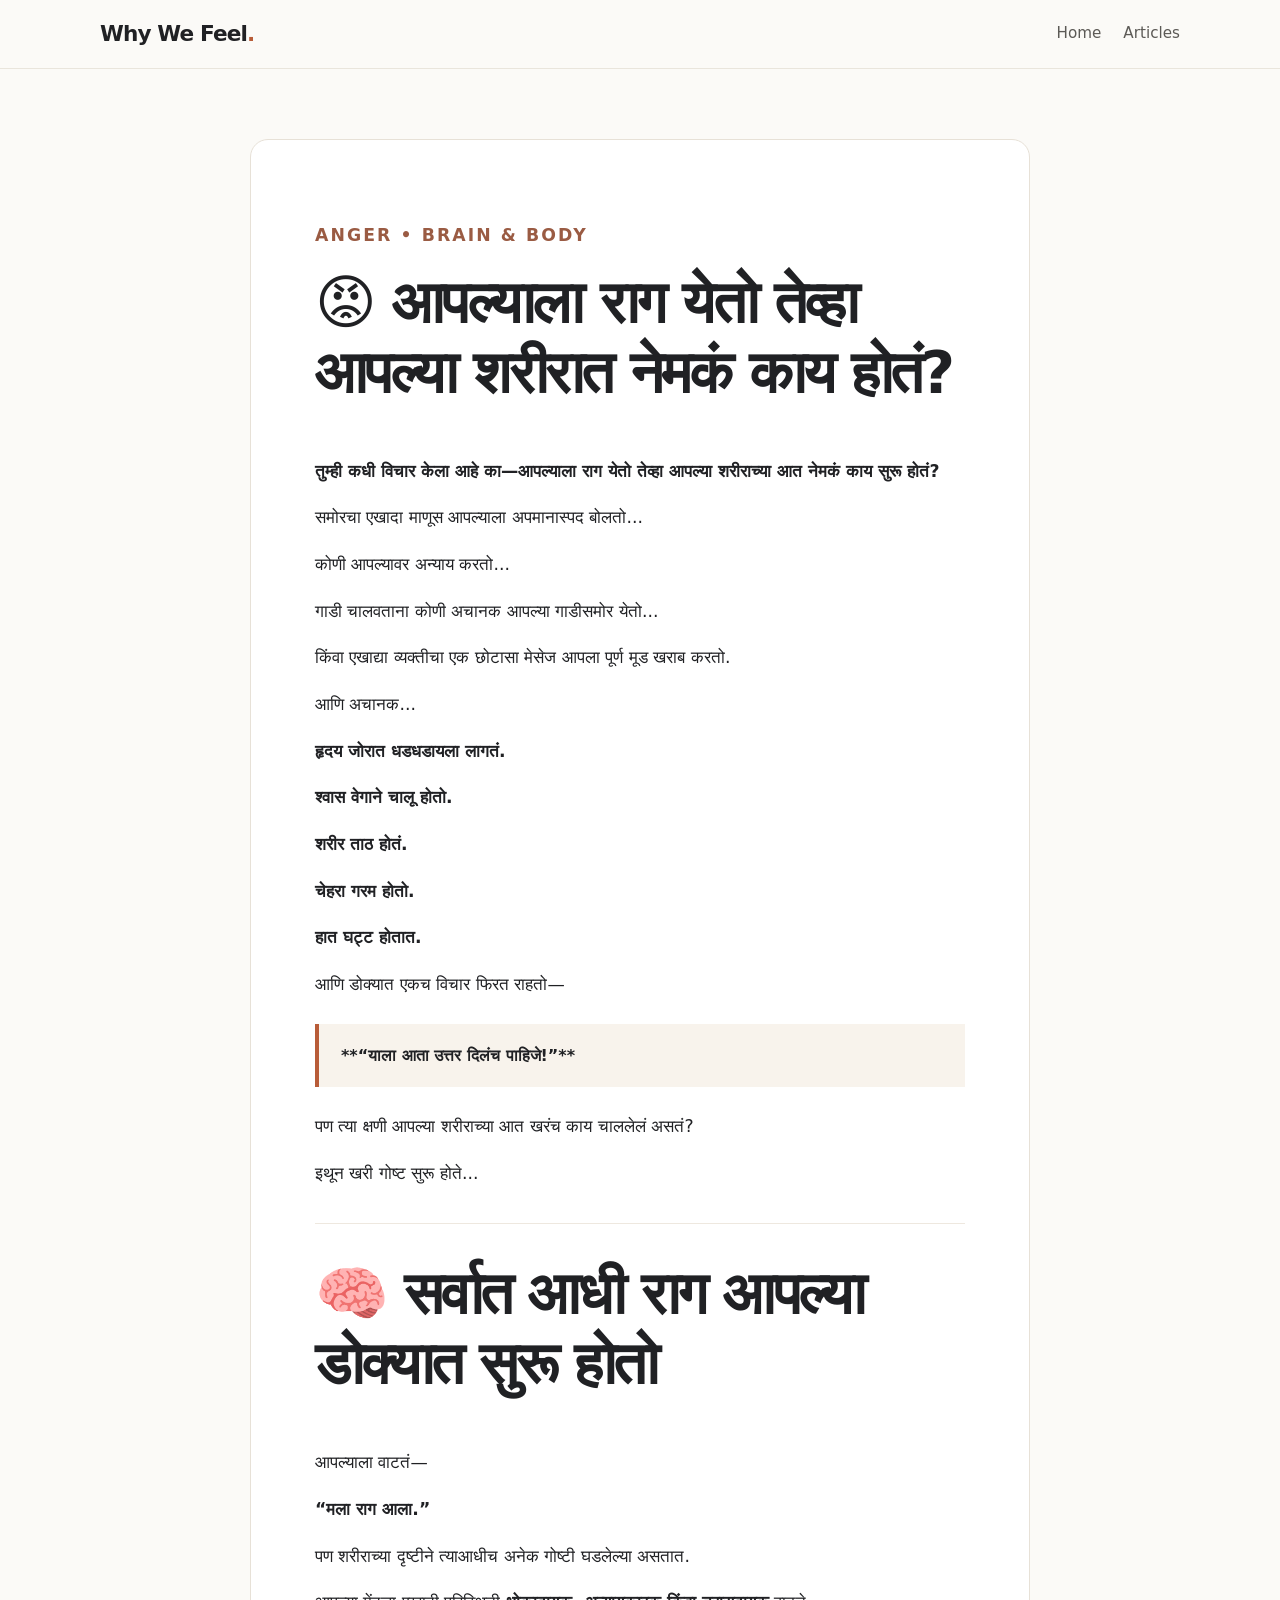
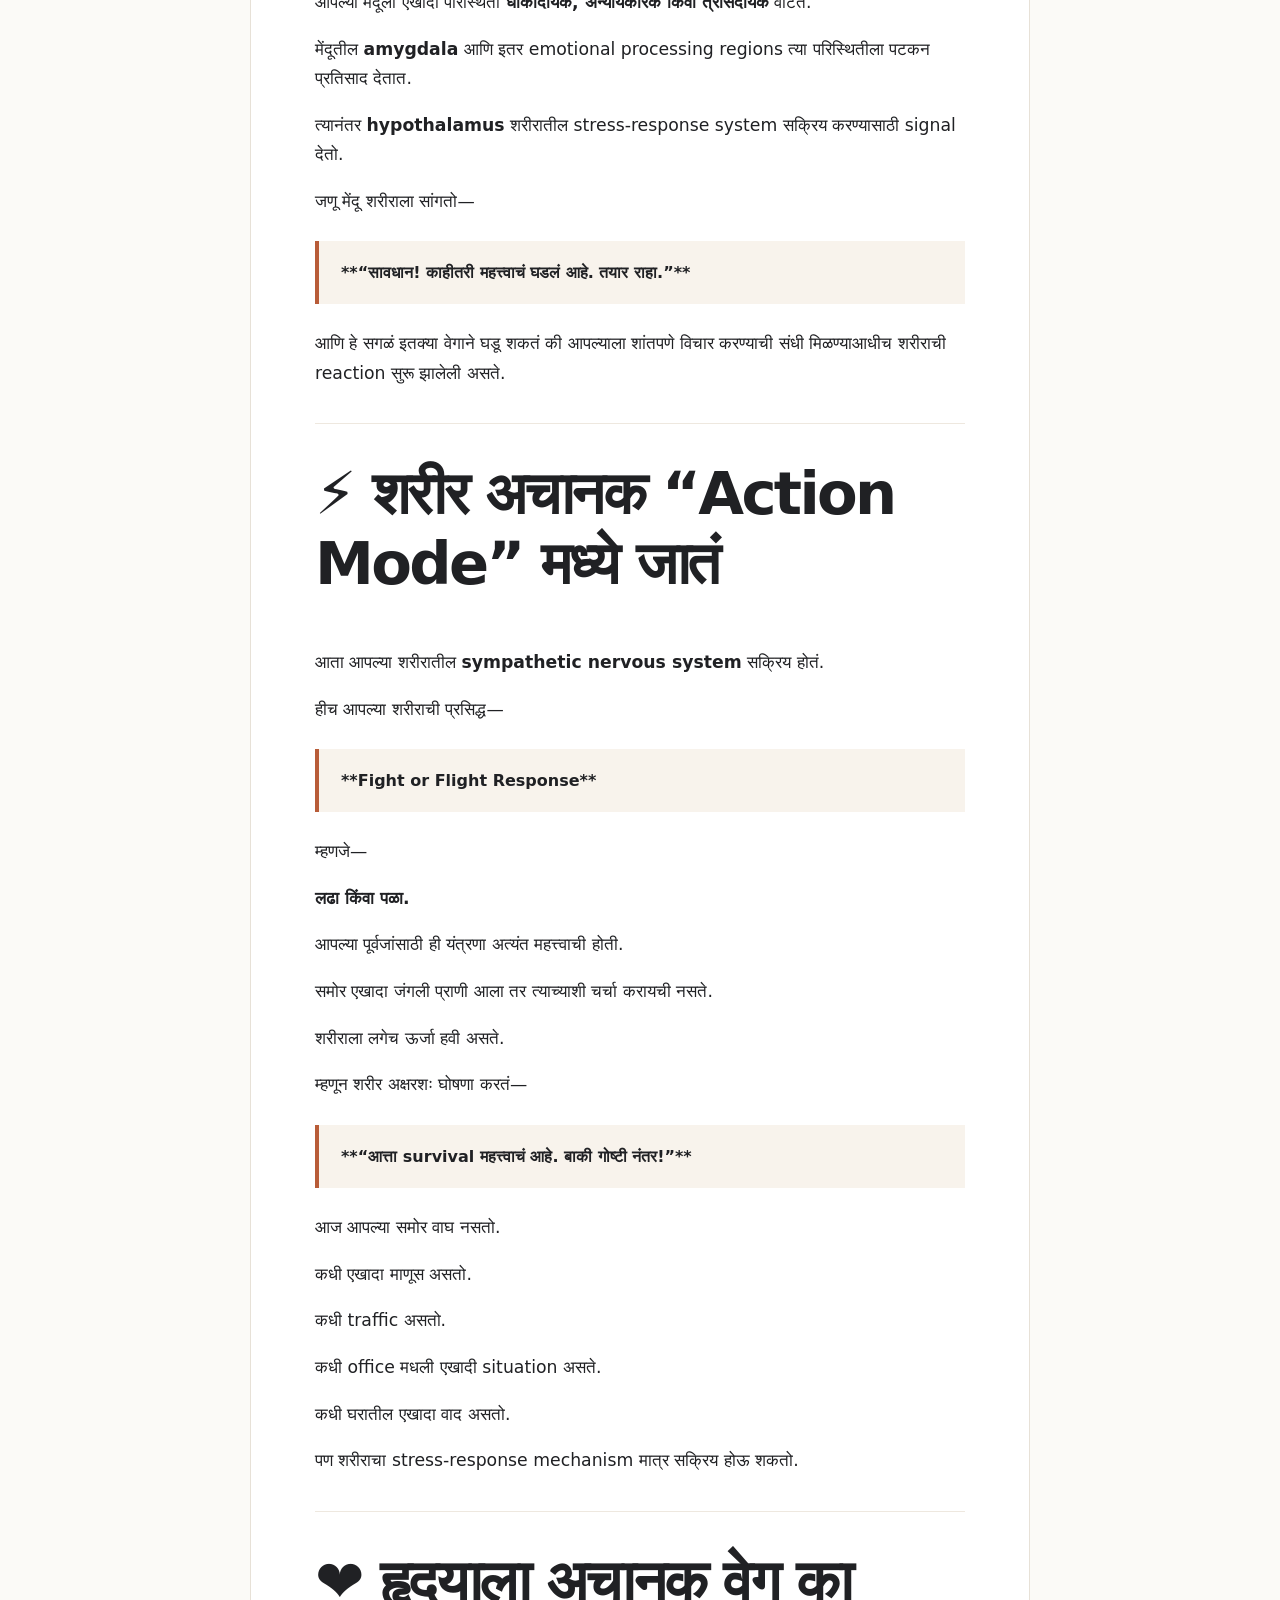
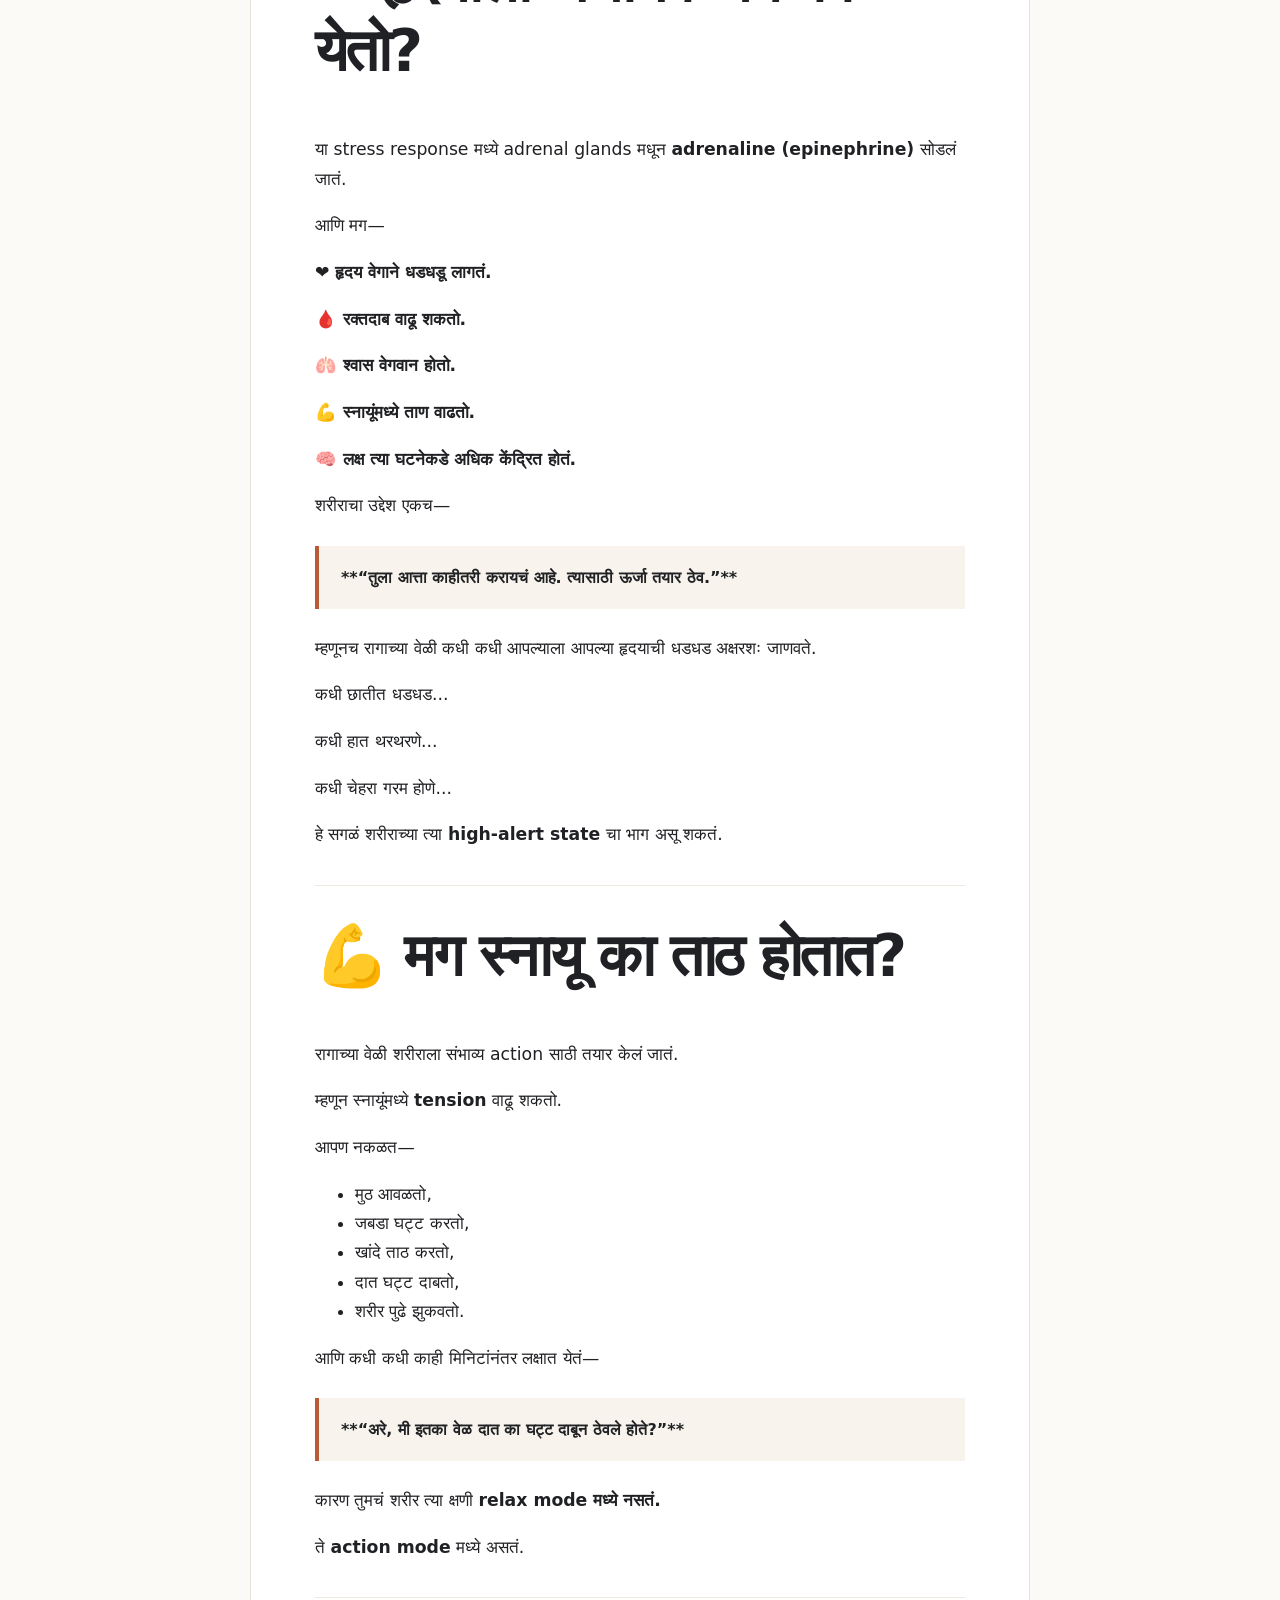
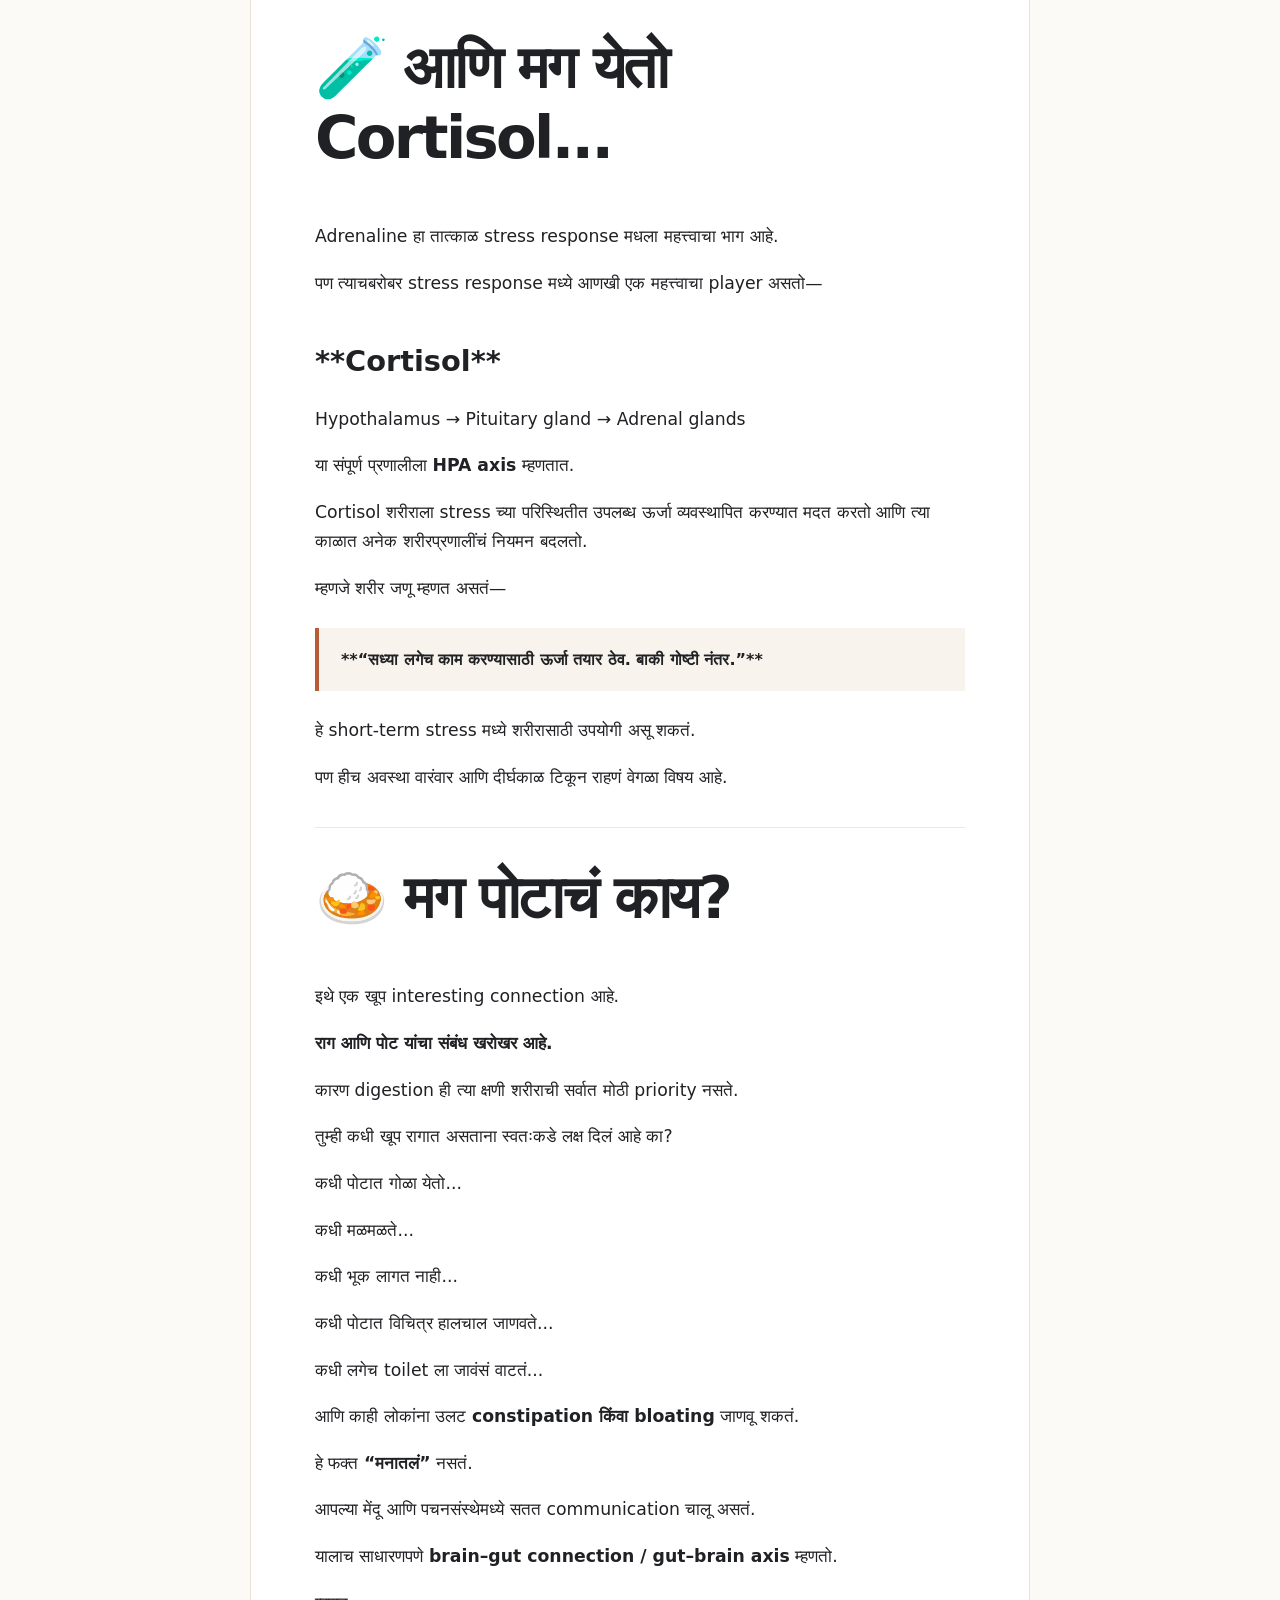
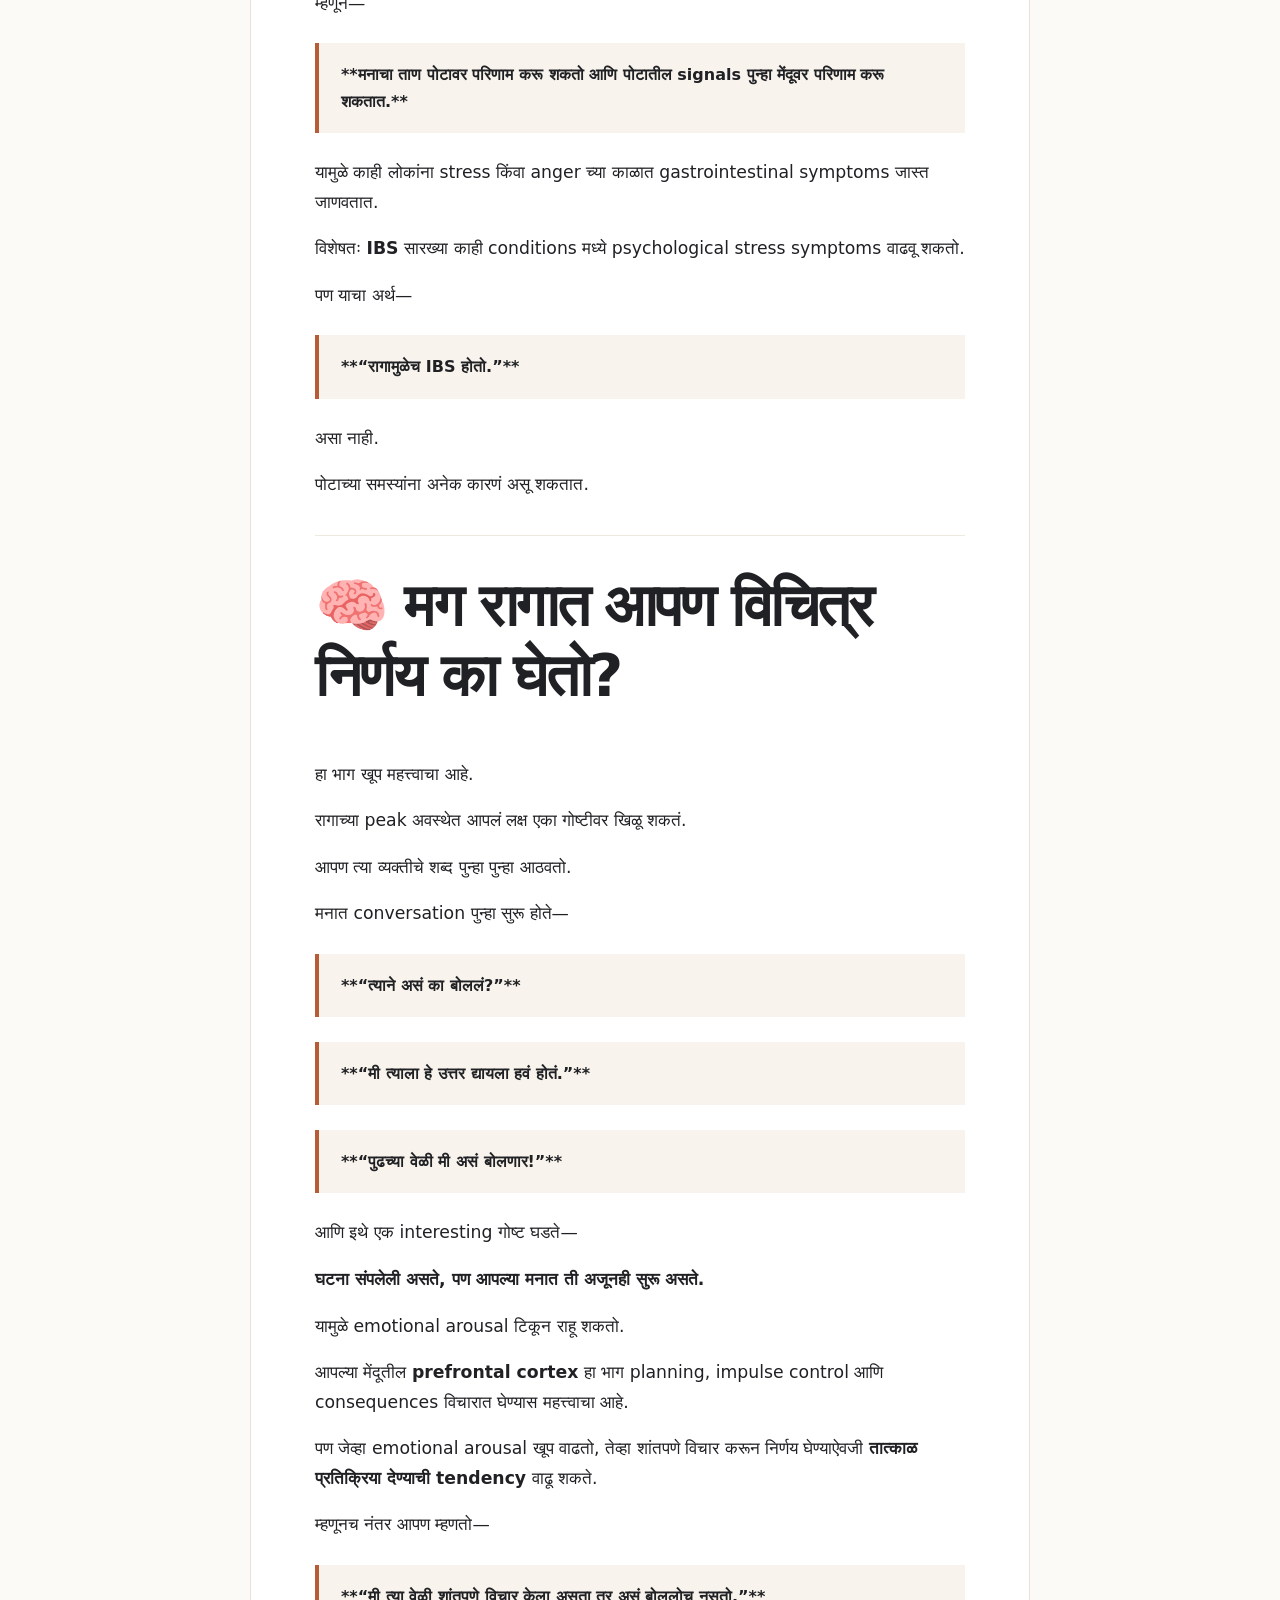
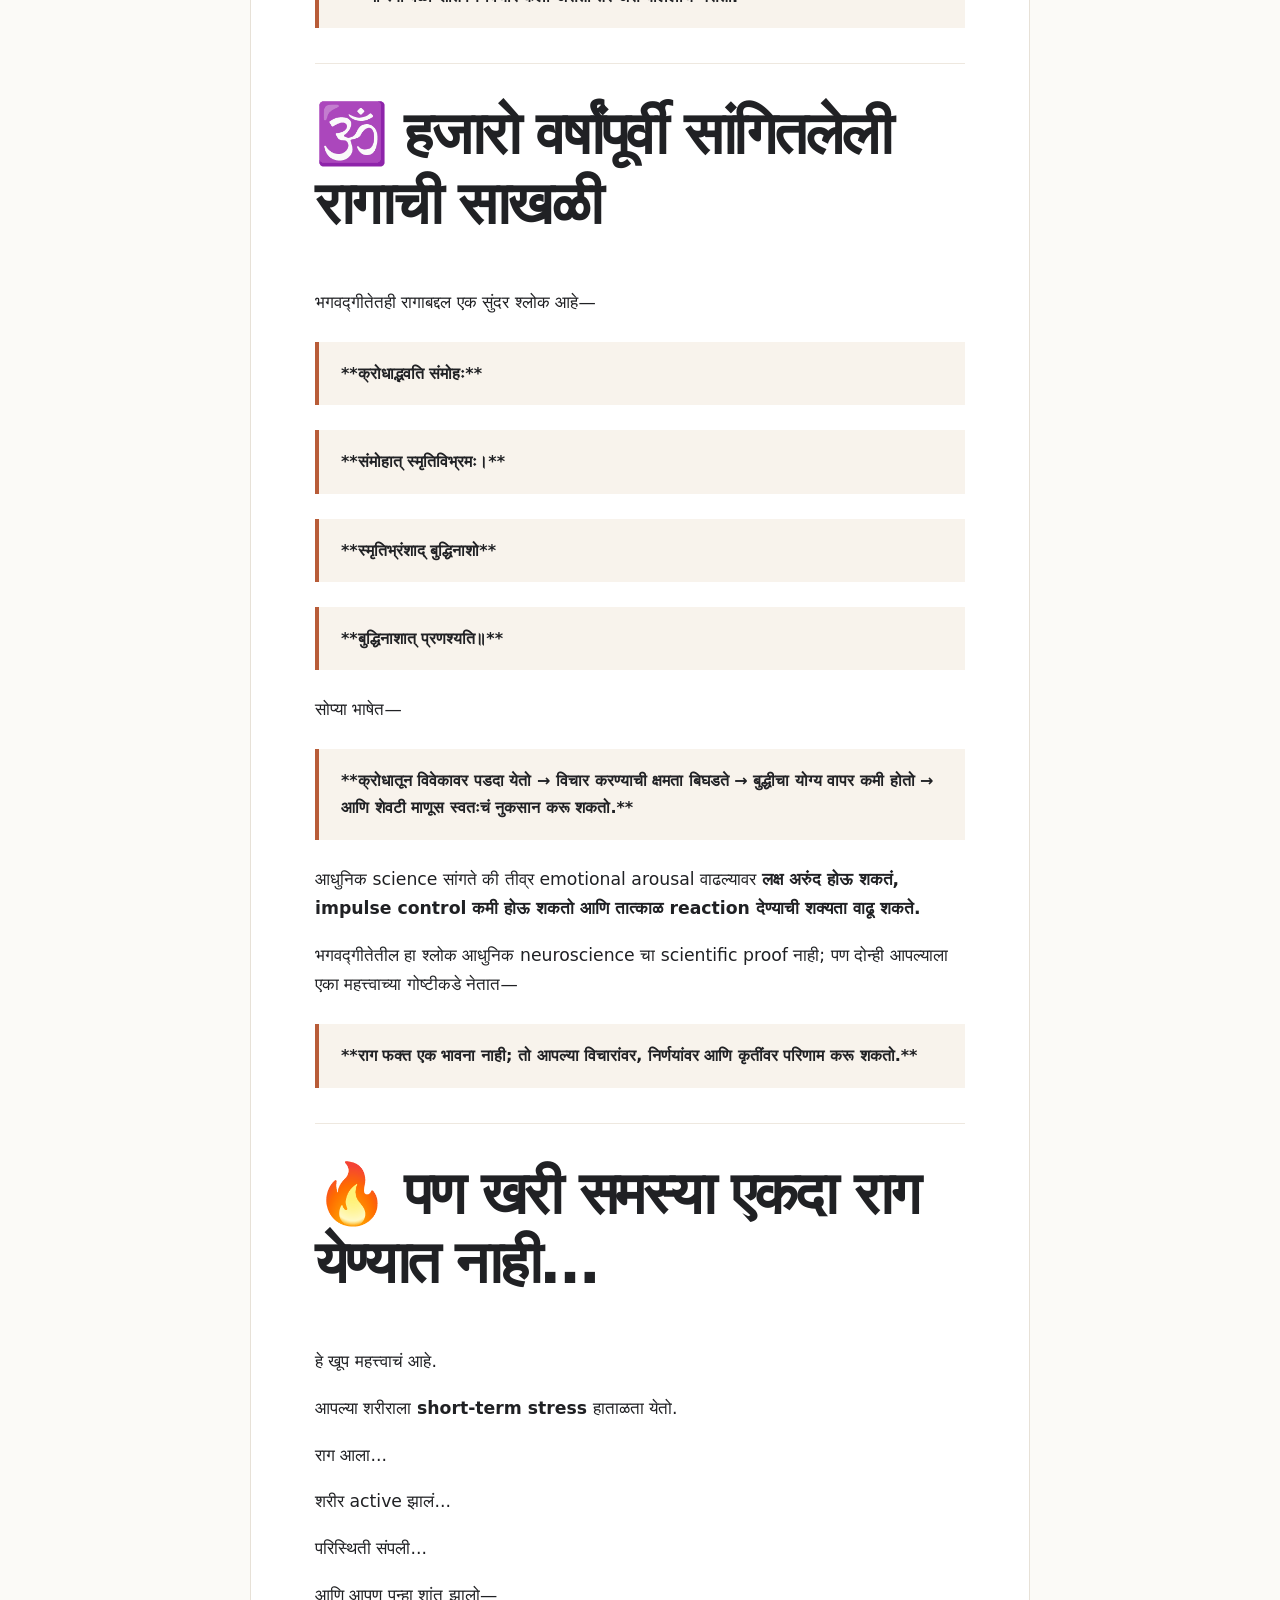
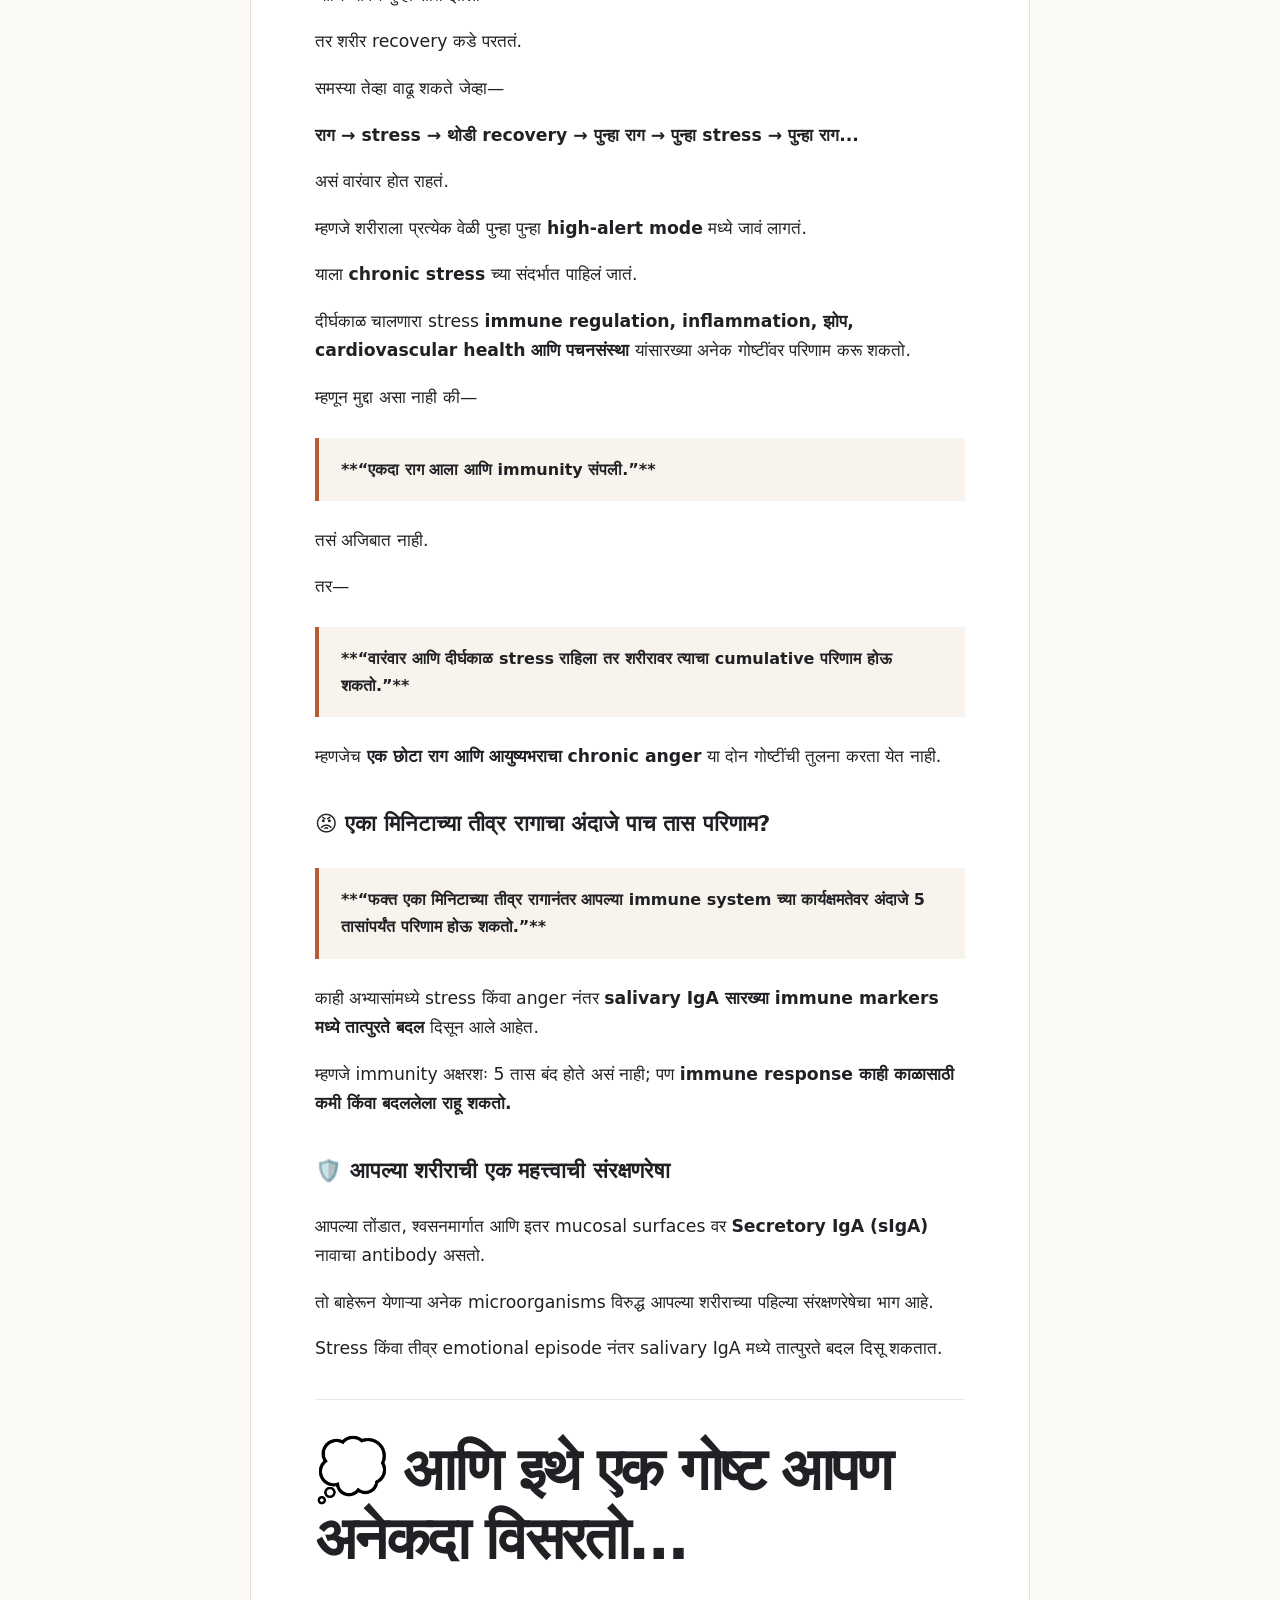
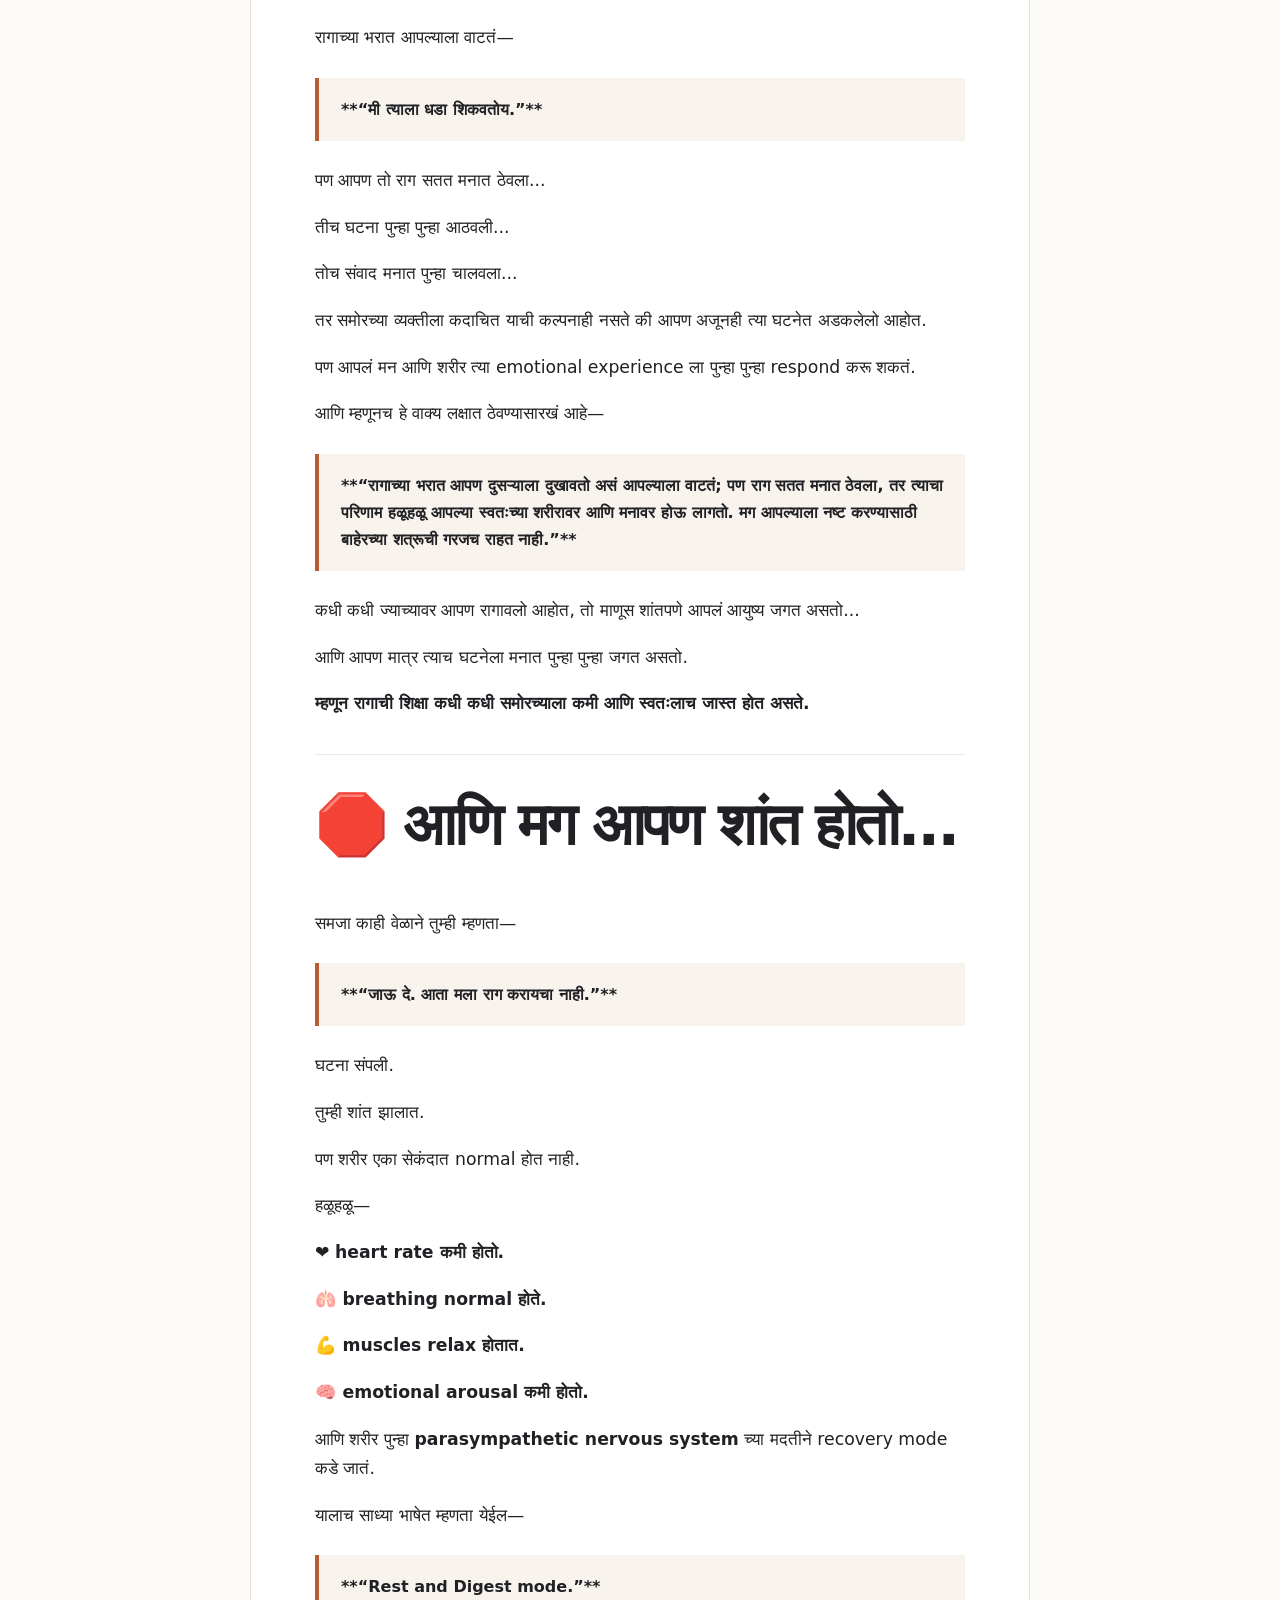
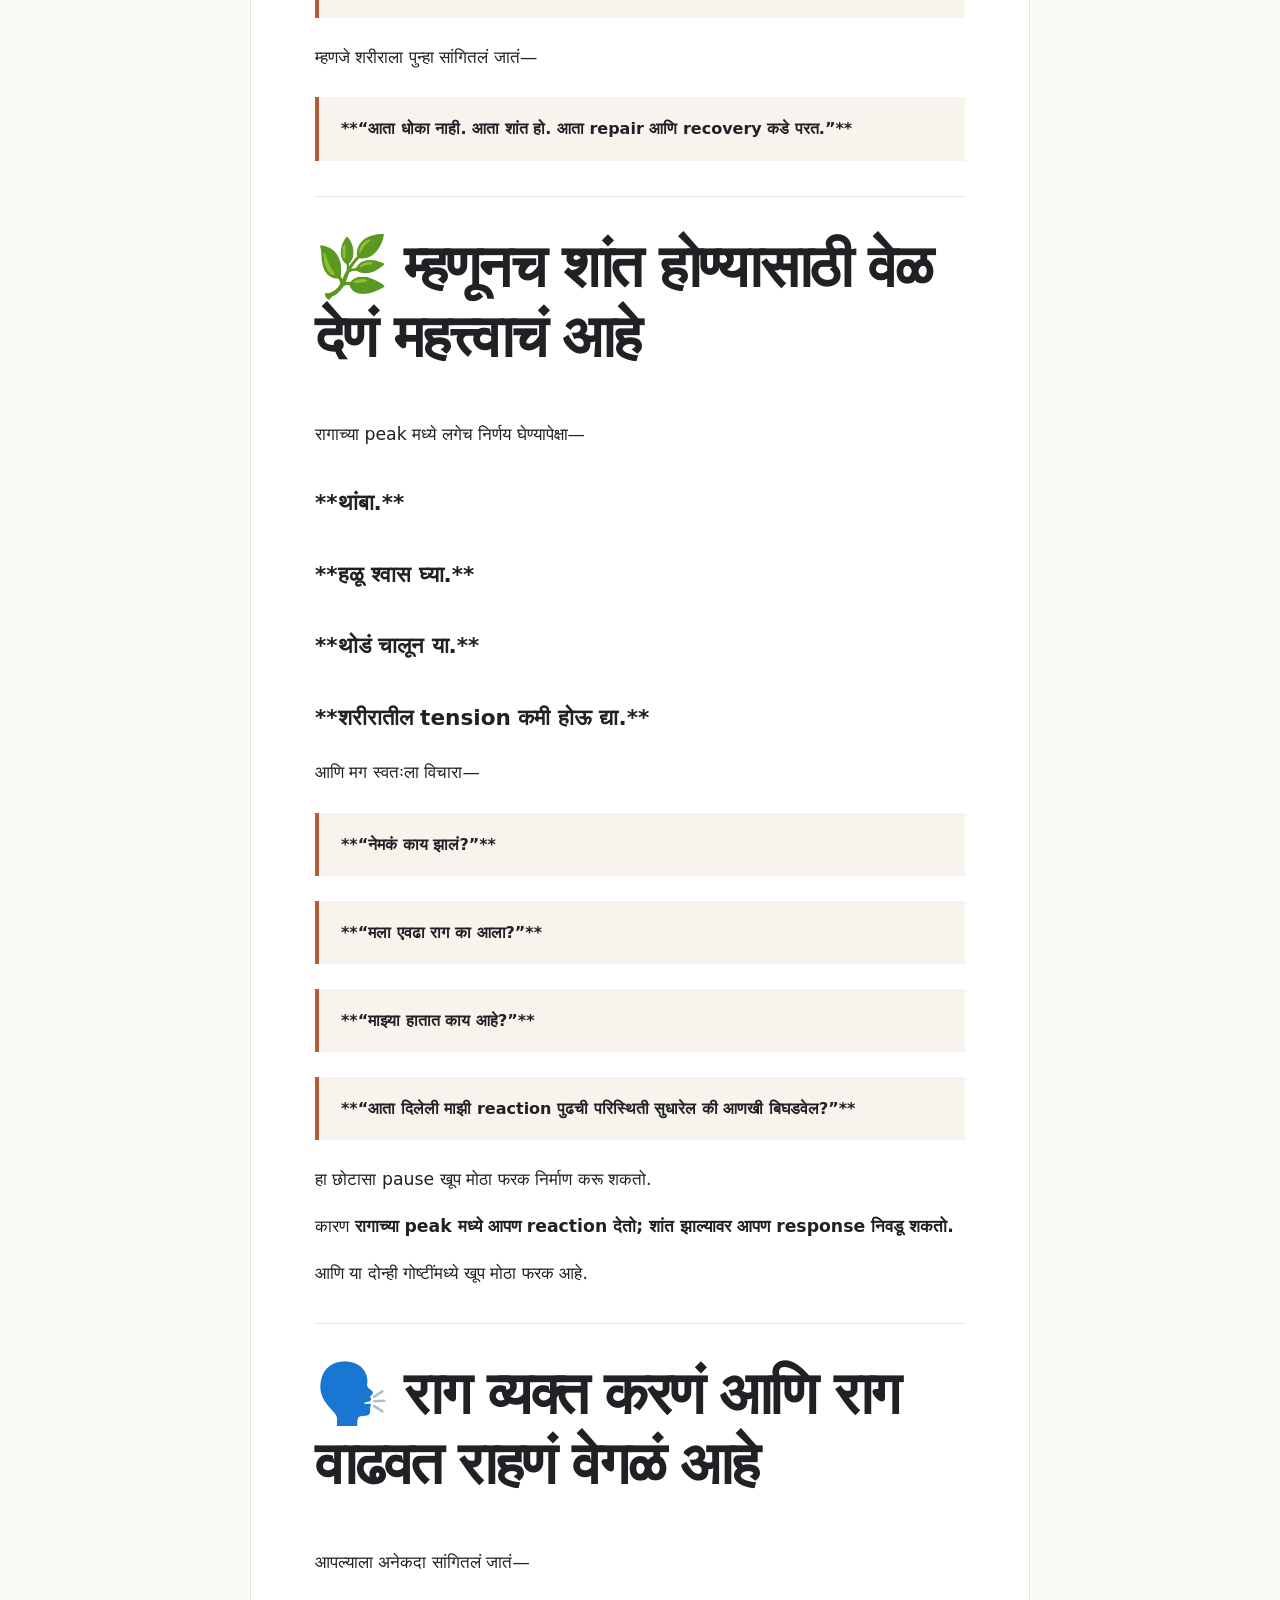
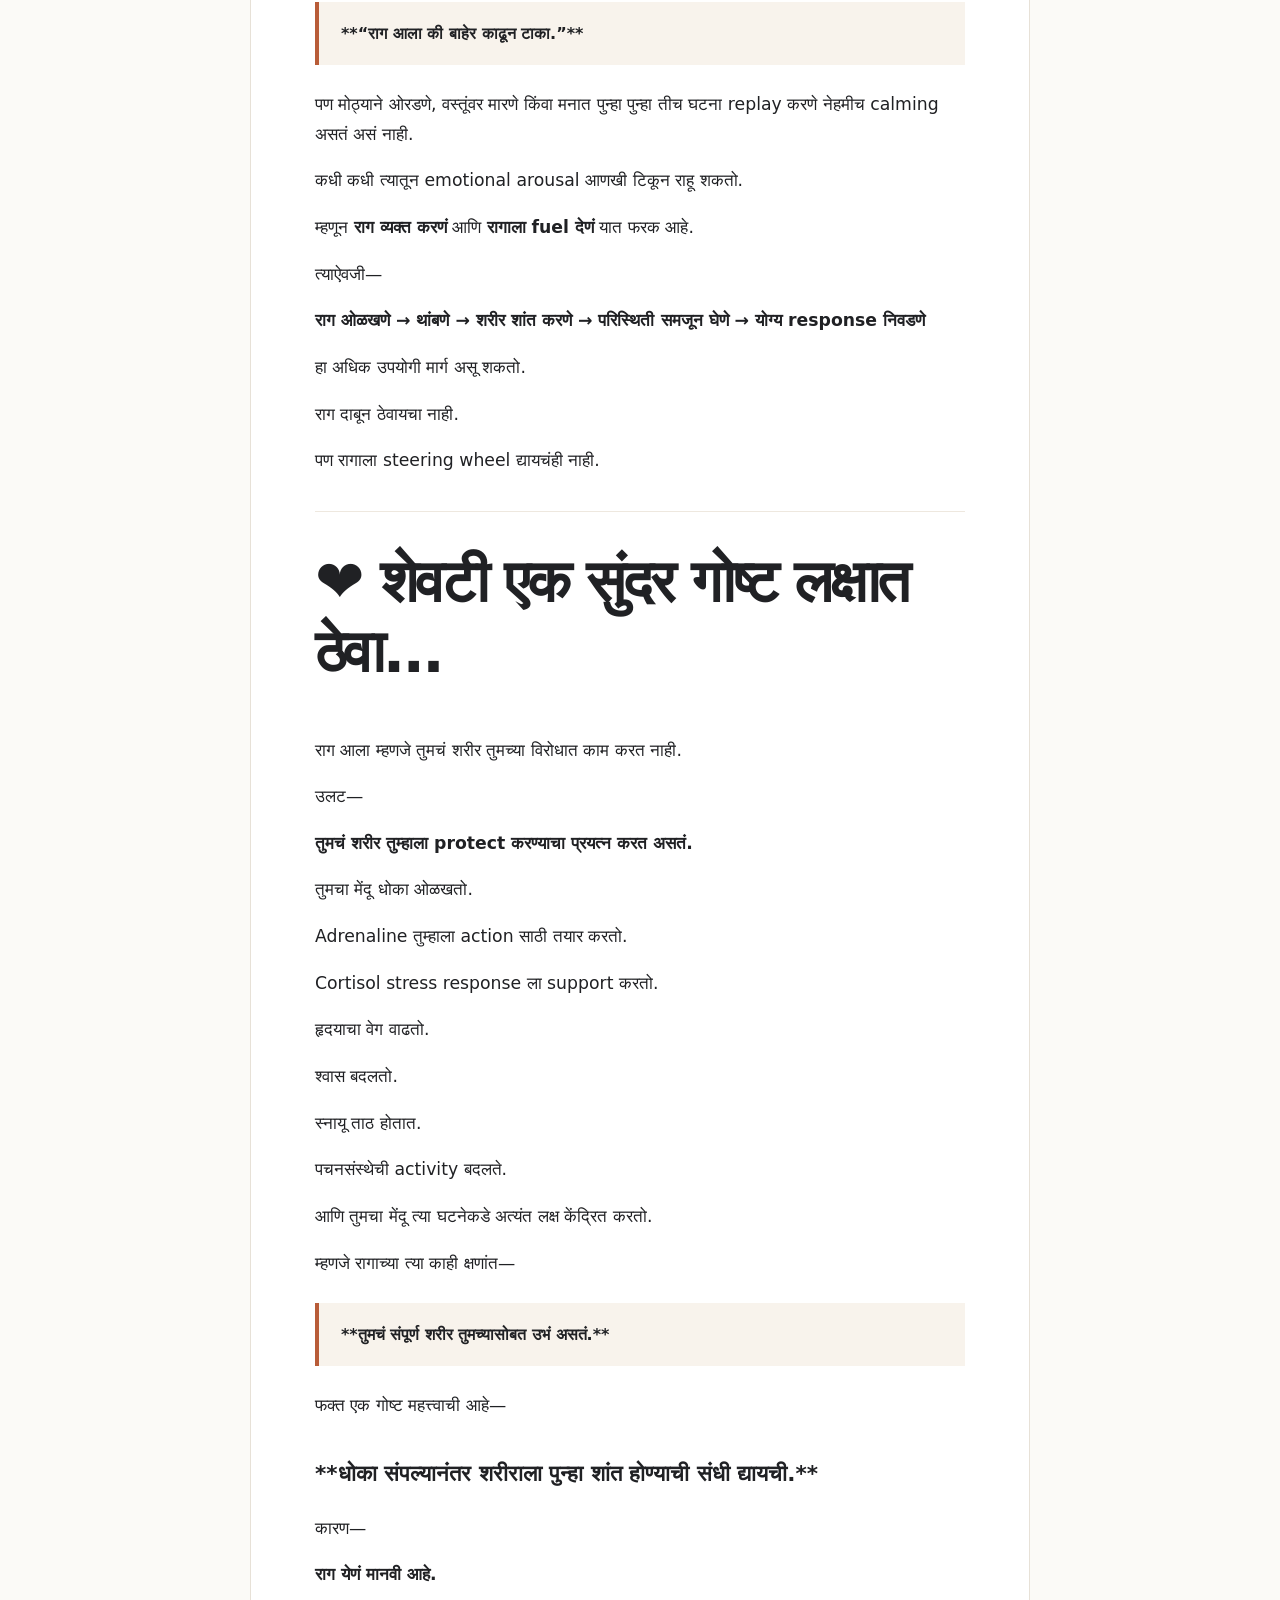
==== article-anger.html @ 03921c89 "Initial draft: whywefeel" ====
<!doctype html>
<html lang="mr">
<head>
<meta charset="utf-8">
<meta name="viewport" content="width=device-width, initial-scale=1">
<title>आपल्याला राग येतो तेव्हा आपल्या शरीरात नेमकं काय होतं? | Why We Feel</title>
<meta name="description" content="रागाच्या वेळी आपल्या मेंदू, हृदय, श्वास, स्नायू आणि पचनसंस्थेत काय घडतं? Why We Feel चा पहिला लेख.">
<link rel="stylesheet" href="style.css">
</head>
<body>
<header class="site-header">
  <div class="container nav">
    <a class="brand" href="index.html">Why We Feel<span>.</span></a>
    <nav>
      <a href="index.html">Home</a>
      <a href="article-anger.html">Articles</a>
    </nav>
  </div>
</header>

<main class="article-wrap">
  <article class="article">
    <p class="category">ANGER • BRAIN & BODY</p>
    <h1>😡 आपल्याला राग येतो तेव्हा आपल्या शरीरात नेमकं काय होतं?</h1>
<p><strong>तुम्ही कधी विचार केला आहे का—आपल्याला राग येतो तेव्हा आपल्या शरीराच्या आत नेमकं काय सुरू होतं?</strong></p>
<p>समोरचा एखादा माणूस आपल्याला अपमानास्पद बोलतो...</p>
<p>कोणी आपल्यावर अन्याय करतो...</p>
<p>गाडी चालवताना कोणी अचानक आपल्या गाडीसमोर येतो...</p>
<p>किंवा एखाद्या व्यक्तीचा एक छोटासा मेसेज आपला पूर्ण मूड खराब करतो.</p>
<p>आणि अचानक...</p>
<p><strong>हृदय जोरात धडधडायला लागतं.</strong></p>
<p><strong>श्वास वेगाने चालू होतो.</strong></p>
<p><strong>शरीर ताठ होतं.</strong></p>
<p><strong>चेहरा गरम होतो.</strong></p>
<p><strong>हात घट्ट होतात.</strong></p>
<p>आणि डोक्यात एकच विचार फिरत राहतो—</p>
<blockquote>**“याला आता उत्तर दिलंच पाहिजे!”**</blockquote>
<p>पण त्या क्षणी आपल्या शरीराच्या आत खरंच काय चाललेलं असतं?</p>
<p>इथून खरी गोष्ट सुरू होते...</p>
<hr>
<h1>🧠 सर्वात आधी राग आपल्या डोक्यात सुरू होतो</h1>
<p>आपल्याला वाटतं—</p>
<p><strong>“मला राग आला.”</strong></p>
<p>पण शरीराच्या दृष्टीने त्याआधीच अनेक गोष्टी घडलेल्या असतात.</p>
<p>आपल्या मेंदूला एखादी परिस्थिती <strong>धोकादायक, अन्यायकारक किंवा त्रासदायक</strong> वाटते.</p>
<p>मेंदूतील <strong>amygdala</strong> आणि इतर emotional processing regions त्या परिस्थितीला पटकन प्रतिसाद देतात.</p>
<p>त्यानंतर <strong>hypothalamus</strong> शरीरातील stress-response system सक्रिय करण्यासाठी signal देतो.</p>
<p>जणू मेंदू शरीराला सांगतो—</p>
<blockquote>**“सावधान! काहीतरी महत्त्वाचं घडलं आहे. तयार राहा.”**</blockquote>
<p>आणि हे सगळं इतक्या वेगाने घडू शकतं की आपल्याला शांतपणे विचार करण्याची संधी मिळण्याआधीच शरीराची reaction सुरू झालेली असते.</p>
<hr>
<h1>⚡ शरीर अचानक “Action Mode” मध्ये जातं</h1>
<p>आता आपल्या शरीरातील <strong>sympathetic nervous system</strong> सक्रिय होतं.</p>
<p>हीच आपल्या शरीराची प्रसिद्ध—</p>
<blockquote>**Fight or Flight Response**</blockquote>
<p>म्हणजे—</p>
<p><strong>लढा किंवा पळा.</strong></p>
<p>आपल्या पूर्वजांसाठी ही यंत्रणा अत्यंत महत्त्वाची होती.</p>
<p>समोर एखादा जंगली प्राणी आला तर त्याच्याशी चर्चा करायची नसते.</p>
<p>शरीराला लगेच ऊर्जा हवी असते.</p>
<p>म्हणून शरीर अक्षरशः घोषणा करतं—</p>
<blockquote>**“आत्ता survival महत्त्वाचं आहे. बाकी गोष्टी नंतर!”**</blockquote>
<p>आज आपल्या समोर वाघ नसतो.</p>
<p>कधी एखादा माणूस असतो.</p>
<p>कधी traffic असतो.</p>
<p>कधी office मधली एखादी situation असते.</p>
<p>कधी घरातील एखादा वाद असतो.</p>
<p>पण शरीराचा stress-response mechanism मात्र सक्रिय होऊ शकतो.</p>
<hr>
<h1>❤️ हृदयाला अचानक वेग का येतो?</h1>
<p>या stress response मध्ये adrenal glands मधून <strong>adrenaline (epinephrine)</strong> सोडलं जातं.</p>
<p>आणि मग—</p>
<p>❤️ <strong>हृदय वेगाने धडधडू लागतं.</strong></p>
<p>🩸 <strong>रक्तदाब वाढू शकतो.</strong></p>
<p>🫁 <strong>श्वास वेगवान होतो.</strong></p>
<p>💪 <strong>स्नायूंमध्ये ताण वाढतो.</strong></p>
<p>🧠 <strong>लक्ष त्या घटनेकडे अधिक केंद्रित होतं.</strong></p>
<p>शरीराचा उद्देश एकच—</p>
<blockquote>**“तुला आत्ता काहीतरी करायचं आहे. त्यासाठी ऊर्जा तयार ठेव.”**</blockquote>
<p>म्हणूनच रागाच्या वेळी कधी कधी आपल्याला आपल्या हृदयाची धडधड अक्षरशः जाणवते.</p>
<p>कधी छातीत धडधड...</p>
<p>कधी हात थरथरणे...</p>
<p>कधी चेहरा गरम होणे...</p>
<p>हे सगळं शरीराच्या त्या <strong>high-alert state</strong> चा भाग असू शकतं.</p>
<hr>
<h1>💪 मग स्नायू का ताठ होतात?</h1>
<p>रागाच्या वेळी शरीराला संभाव्य action साठी तयार केलं जातं.</p>
<p>म्हणून स्नायूंमध्ये <strong>tension</strong> वाढू शकतो.</p>
<p>आपण नकळत—</p>
<ul><li>मुठ आवळतो,</li><li>जबडा घट्ट करतो,</li><li>खांदे ताठ करतो,</li><li>दात घट्ट दाबतो,</li><li>शरीर पुढे झुकवतो.</li></ul>
<p>आणि कधी कधी काही मिनिटांनंतर लक्षात येतं—</p>
<blockquote>**“अरे, मी इतका वेळ दात का घट्ट दाबून ठेवले होते?”**</blockquote>
<p>कारण तुमचं शरीर त्या क्षणी <strong>relax mode मध्ये नसतं.</strong></p>
<p>ते <strong>action mode</strong> मध्ये असतं.</p>
<hr>
<h1>🧪 आणि मग येतो Cortisol...</h1>
<p>Adrenaline हा तात्काळ stress response मधला महत्त्वाचा भाग आहे.</p>
<p>पण त्याचबरोबर stress response मध्ये आणखी एक महत्त्वाचा player असतो—</p>
<h2>**Cortisol**</h2>
<p>Hypothalamus → Pituitary gland → Adrenal glands</p>
<p>या संपूर्ण प्रणालीला <strong>HPA axis</strong> म्हणतात.</p>
<p>Cortisol शरीराला stress च्या परिस्थितीत उपलब्ध ऊर्जा व्यवस्थापित करण्यात मदत करतो आणि त्या काळात अनेक शरीरप्रणालींचं नियमन बदलतो.</p>
<p>म्हणजे शरीर जणू म्हणत असतं—</p>
<blockquote>**“सध्या लगेच काम करण्यासाठी ऊर्जा तयार ठेव. बाकी गोष्टी नंतर.”**</blockquote>
<p>हे short-term stress मध्ये शरीरासाठी उपयोगी असू शकतं.</p>
<p>पण हीच अवस्था वारंवार आणि दीर्घकाळ टिकून राहणं वेगळा विषय आहे.</p>
<hr>
<h1>🍛 मग पोटाचं काय?</h1>
<p>इथे एक खूप interesting connection आहे.</p>
<p><strong>राग आणि पोट यांचा संबंध खरोखर आहे.</strong></p>
<p>कारण digestion ही त्या क्षणी शरीराची सर्वात मोठी priority नसते.</p>
<p>तुम्ही कधी खूप रागात असताना स्वतःकडे लक्ष दिलं आहे का?</p>
<p>कधी पोटात गोळा येतो...</p>
<p>कधी मळमळते...</p>
<p>कधी भूक लागत नाही...</p>
<p>कधी पोटात विचित्र हालचाल जाणवते...</p>
<p>कधी लगेच toilet ला जावंसं वाटतं...</p>
<p>आणि काही लोकांना उलट <strong>constipation किंवा bloating</strong> जाणवू शकतं.</p>
<p>हे फक्त <strong>“मनातलं”</strong> नसतं.</p>
<p>आपल्या मेंदू आणि पचनसंस्थेमध्ये सतत communication चालू असतं.</p>
<p>यालाच साधारणपणे <strong>brain–gut connection / gut–brain axis</strong> म्हणतो.</p>
<p>म्हणून—</p>
<blockquote>**मनाचा ताण पोटावर परिणाम करू शकतो आणि पोटातील signals पुन्हा मेंदूवर परिणाम करू शकतात.**</blockquote>
<p>यामुळे काही लोकांना stress किंवा anger च्या काळात gastrointestinal symptoms जास्त जाणवतात.</p>
<p>विशेषतः <strong>IBS</strong> सारख्या काही conditions मध्ये psychological stress symptoms वाढवू शकतो.</p>
<p>पण याचा अर्थ—</p>
<blockquote>**“रागामुळेच IBS होतो.”**</blockquote>
<p>असा नाही.</p>
<p>पोटाच्या समस्यांना अनेक कारणं असू शकतात.</p>
<hr>
<h1>🧠 मग रागात आपण विचित्र निर्णय का घेतो?</h1>
<p>हा भाग खूप महत्त्वाचा आहे.</p>
<p>रागाच्या peak अवस्थेत आपलं लक्ष एका गोष्टीवर खिळू शकतं.</p>
<p>आपण त्या व्यक्तीचे शब्द पुन्हा पुन्हा आठवतो.</p>
<p>मनात conversation पुन्हा सुरू होते—</p>
<blockquote>**“त्याने असं का बोललं?”**</blockquote>
<blockquote>**“मी त्याला हे उत्तर द्यायला हवं होतं.”**</blockquote>
<blockquote>**“पुढच्या वेळी मी असं बोलणार!”**</blockquote>
<p>आणि इथे एक interesting गोष्ट घडते—</p>
<p><strong>घटना संपलेली असते, पण आपल्या मनात ती अजूनही सुरू असते.</strong></p>
<p>यामुळे emotional arousal टिकून राहू शकतो.</p>
<p>आपल्या मेंदूतील <strong>prefrontal cortex</strong> हा भाग planning, impulse control आणि consequences विचारात घेण्यास महत्त्वाचा आहे.</p>
<p>पण जेव्हा emotional arousal खूप वाढतो, तेव्हा शांतपणे विचार करून निर्णय घेण्याऐवजी <strong>तात्काळ प्रतिक्रिया देण्याची tendency</strong> वाढू शकते.</p>
<p>म्हणूनच नंतर आपण म्हणतो—</p>
<blockquote>**“मी त्या वेळी शांतपणे विचार केला असता तर असं बोललोच नसतो.”**</blockquote>
<hr>
<h1>🕉️ हजारो वर्षांपूर्वी सांगितलेली रागाची साखळी</h1>
<p>भगवद्गीतेतही रागाबद्दल एक सुंदर श्लोक आहे—</p>
<blockquote>**क्रोधाद्भवति संमोहः**</blockquote>
<blockquote>**संमोहात् स्मृतिविभ्रमः।**</blockquote>
<blockquote>**स्मृतिभ्रंशाद् बुद्धिनाशो**</blockquote>
<blockquote>**बुद्धिनाशात् प्रणश्यति॥**</blockquote>
<p>सोप्या भाषेत—</p>
<blockquote>**क्रोधातून विवेकावर पडदा येतो → विचार करण्याची क्षमता बिघडते → बुद्धीचा योग्य वापर कमी होतो → आणि शेवटी माणूस स्वतःचं नुकसान करू शकतो.**</blockquote>
<p>आधुनिक science सांगते की तीव्र emotional arousal वाढल्यावर <strong>लक्ष अरुंद होऊ शकतं, impulse control कमी होऊ शकतो आणि तात्काळ reaction देण्याची शक्यता वाढू शकते.</strong></p>
<p>भगवद्गीतेतील हा श्लोक आधुनिक neuroscience चा scientific proof नाही; पण दोन्ही आपल्याला एका महत्त्वाच्या गोष्टीकडे नेतात—</p>
<blockquote>**राग फक्त एक भावना नाही; तो आपल्या विचारांवर, निर्णयांवर आणि कृतींवर परिणाम करू शकतो.**</blockquote>
<hr>
<h1>🔥 पण खरी समस्या एकदा राग येण्यात नाही...</h1>
<p>हे खूप महत्त्वाचं आहे.</p>
<p>आपल्या शरीराला <strong>short-term stress</strong> हाताळता येतो.</p>
<p>राग आला...</p>
<p>शरीर active झालं...</p>
<p>परिस्थिती संपली...</p>
<p>आणि आपण पुन्हा शांत झालो—</p>
<p>तर शरीर recovery कडे परततं.</p>
<p>समस्या तेव्हा वाढू शकते जेव्हा—</p>
<p><strong>राग → stress → थोडी recovery → पुन्हा राग → पुन्हा stress → पुन्हा राग...</strong></p>
<p>असं वारंवार होत राहतं.</p>
<p>म्हणजे शरीराला प्रत्येक वेळी पुन्हा पुन्हा <strong>high-alert mode</strong> मध्ये जावं लागतं.</p>
<p>याला <strong>chronic stress</strong> च्या संदर्भात पाहिलं जातं.</p>
<p>दीर्घकाळ चालणारा stress <strong>immune regulation, inflammation, झोप, cardiovascular health आणि पचनसंस्था</strong> यांसारख्या अनेक गोष्टींवर परिणाम करू शकतो.</p>
<p>म्हणून मुद्दा असा नाही की—</p>
<blockquote>**“एकदा राग आला आणि immunity संपली.”**</blockquote>
<p>तसं अजिबात नाही.</p>
<p>तर—</p>
<blockquote>**“वारंवार आणि दीर्घकाळ stress राहिला तर शरीरावर त्याचा cumulative परिणाम होऊ शकतो.”**</blockquote>
<p>म्हणजेच <strong>एक छोटा राग आणि आयुष्यभराचा chronic anger</strong> या दोन गोष्टींची तुलना करता येत नाही.</p>
<h3>😡 एका मिनिटाच्या तीव्र रागाचा अंदाजे पाच तास परिणाम?</h3>
<blockquote>**“फक्त एका मिनिटाच्या तीव्र रागानंतर आपल्या immune system च्या कार्यक्षमतेवर अंदाजे 5 तासांपर्यंत परिणाम होऊ शकतो.”**</blockquote>
<p>काही अभ्यासांमध्ये stress किंवा anger नंतर <strong>salivary IgA सारख्या immune markers मध्ये तात्पुरते बदल</strong> दिसून आले आहेत.</p>
<p>म्हणजे immunity अक्षरशः 5 तास बंद होते असं नाही; पण <strong>immune response काही काळासाठी कमी किंवा बदललेला राहू शकतो.</strong></p>
<h3>🛡️ आपल्या शरीराची एक महत्त्वाची संरक्षणरेषा</h3>
<p>आपल्या तोंडात, श्वसनमार्गात आणि इतर mucosal surfaces वर <strong>Secretory IgA (sIgA)</strong> नावाचा antibody असतो.</p>
<p>तो बाहेरून येणाऱ्या अनेक microorganisms विरुद्ध आपल्या शरीराच्या पहिल्या संरक्षणरेषेचा भाग आहे.</p>
<p>Stress किंवा तीव्र emotional episode नंतर salivary IgA मध्ये तात्पुरते बदल दिसू शकतात.</p>
<hr>
<h1>💭 आणि इथे एक गोष्ट आपण अनेकदा विसरतो...</h1>
<p>रागाच्या भरात आपल्याला वाटतं—</p>
<blockquote>**“मी त्याला धडा शिकवतोय.”**</blockquote>
<p>पण आपण तो राग सतत मनात ठेवला...</p>
<p>तीच घटना पुन्हा पुन्हा आठवली...</p>
<p>तोच संवाद मनात पुन्हा चालवला...</p>
<p>तर समोरच्या व्यक्तीला कदाचित याची कल्पनाही नसते की आपण अजूनही त्या घटनेत अडकलेलो आहोत.</p>
<p>पण आपलं मन आणि शरीर त्या emotional experience ला पुन्हा पुन्हा respond करू शकतं.</p>
<p>आणि म्हणूनच हे वाक्य लक्षात ठेवण्यासारखं आहे—</p>
<blockquote>**“रागाच्या भरात आपण दुसऱ्याला दुखावतो असं आपल्याला वाटतं; पण राग सतत मनात ठेवला, तर त्याचा परिणाम हळूहळू आपल्या स्वतःच्या शरीरावर आणि मनावर होऊ लागतो. मग आपल्याला नष्ट करण्यासाठी बाहेरच्या शत्रूची गरजच राहत नाही.”**</blockquote>
<p>कधी कधी ज्याच्यावर आपण रागावलो आहोत, तो माणूस शांतपणे आपलं आयुष्य जगत असतो...</p>
<p>आणि आपण मात्र त्याच घटनेला मनात पुन्हा पुन्हा जगत असतो.</p>
<p><strong>म्हणून रागाची शिक्षा कधी कधी समोरच्याला कमी आणि स्वतःलाच जास्त होत असते.</strong></p>
<hr>
<h1>🛑 आणि मग आपण शांत होतो...</h1>
<p>समजा काही वेळाने तुम्ही म्हणता—</p>
<blockquote>**“जाऊ दे. आता मला राग करायचा नाही.”**</blockquote>
<p>घटना संपली.</p>
<p>तुम्ही शांत झालात.</p>
<p>पण शरीर एका सेकंदात normal होत नाही.</p>
<p>हळूहळू—</p>
<p>❤️ <strong>heart rate कमी होतो.</strong></p>
<p>🫁 <strong>breathing normal होते.</strong></p>
<p>💪 <strong>muscles relax होतात.</strong></p>
<p>🧠 <strong>emotional arousal कमी होतो.</strong></p>
<p>आणि शरीर पुन्हा <strong>parasympathetic nervous system</strong> च्या मदतीने recovery mode कडे जातं.</p>
<p>यालाच साध्या भाषेत म्हणता येईल—</p>
<blockquote>**“Rest and Digest mode.”**</blockquote>
<p>म्हणजे शरीराला पुन्हा सांगितलं जातं—</p>
<blockquote>**“आता धोका नाही. आता शांत हो. आता repair आणि recovery कडे परत.”**</blockquote>
<hr>
<h1>🌿 म्हणूनच शांत होण्यासाठी वेळ देणं महत्त्वाचं आहे</h1>
<p>रागाच्या peak मध्ये लगेच निर्णय घेण्यापेक्षा—</p>
<h3>**थांबा.**</h3>
<h3>**हळू श्वास घ्या.**</h3>
<h3>**थोडं चालून या.**</h3>
<h3>**शरीरातील tension कमी होऊ द्या.**</h3>
<p>आणि मग स्वतःला विचारा—</p>
<blockquote>**“नेमकं काय झालं?”**</blockquote>
<blockquote>**“मला एवढा राग का आला?”**</blockquote>
<blockquote>**“माझ्या हातात काय आहे?”**</blockquote>
<blockquote>**“आता दिलेली माझी reaction पुढची परिस्थिती सुधारेल की आणखी बिघडवेल?”**</blockquote>
<p>हा छोटासा pause खूप मोठा फरक निर्माण करू शकतो.</p>
<p>कारण <strong>रागाच्या peak मध्ये आपण reaction देतो; शांत झाल्यावर आपण response निवडू शकतो.</strong></p>
<p>आणि या दोन्ही गोष्टींमध्ये खूप मोठा फरक आहे.</p>
<hr>
<h1>🗣️ राग व्यक्त करणं आणि राग वाढवत राहणं वेगळं आहे</h1>
<p>आपल्याला अनेकदा सांगितलं जातं—</p>
<blockquote>**“राग आला की बाहेर काढून टाका.”**</blockquote>
<p>पण मोठ्याने ओरडणे, वस्तूंवर मारणे किंवा मनात पुन्हा पुन्हा तीच घटना replay करणे नेहमीच calming असतं असं नाही.</p>
<p>कधी कधी त्यातून emotional arousal आणखी टिकून राहू शकतो.</p>
<p>म्हणून <strong>राग व्यक्त करणं</strong> आणि <strong>रागाला fuel देणं</strong> यात फरक आहे.</p>
<p>त्याऐवजी—</p>
<p><strong>राग ओळखणे → थांबणे → शरीर शांत करणे → परिस्थिती समजून घेणे → योग्य response निवडणे</strong></p>
<p>हा अधिक उपयोगी मार्ग असू शकतो.</p>
<p>राग दाबून ठेवायचा नाही.</p>
<p>पण रागाला steering wheel द्यायचंही नाही.</p>
<hr>
<h1>❤️ शेवटी एक सुंदर गोष्ट लक्षात ठेवा...</h1>
<p>राग आला म्हणजे तुमचं शरीर तुमच्या विरोधात काम करत नाही.</p>
<p>उलट—</p>
<p><strong>तुमचं शरीर तुम्हाला protect करण्याचा प्रयत्न करत असतं.</strong></p>
<p>तुमचा मेंदू धोका ओळखतो.</p>
<p>Adrenaline तुम्हाला action साठी तयार करतो.</p>
<p>Cortisol stress response ला support करतो.</p>
<p>हृदयाचा वेग वाढतो.</p>
<p>श्वास बदलतो.</p>
<p>स्नायू ताठ होतात.</p>
<p>पचनसंस्थेची activity बदलते.</p>
<p>आणि तुमचा मेंदू त्या घटनेकडे अत्यंत लक्ष केंद्रित करतो.</p>
<p>म्हणजे रागाच्या त्या काही क्षणांत—</p>
<blockquote>**तुमचं संपूर्ण शरीर तुमच्यासोबत उभं असतं.**</blockquote>
<p>फक्त एक गोष्ट महत्त्वाची आहे—</p>
<h3>**धोका संपल्यानंतर शरीराला पुन्हा शांत होण्याची संधी द्यायची.**</h3>
<p>कारण—</p>
<p><strong>राग येणं मानवी आहे.</strong></p>
<p><strong>राग जाणवणं चुकीचं नाही.</strong></p>
<p><strong>पण रागाला सतत मनात जिवंत ठेवणं आपल्या शरीरासाठी आणि मनासाठी चांगलं नाही.</strong></p>
<p>आणि शेवटी खरी ताकद कदाचित राग कधीच न येण्यात नाही...</p>
<p>तर—</p>
<blockquote>### **राग आला तरी स्वतःला पुन्हा शांत अवस्थेत आणायला शिकण्यात आहे.**</blockquote>
<p>कारण <strong>राग हा तुमचा शत्रू नाही.</strong></p>
<p>पण त्याला सतत मनात वाढवत राहणं—</p>
<p><strong>कदाचित स्वतःशीच केलेलं सर्वात मोठं नुकसान ठरू शकतं.</strong></p>
    <div class="disclaimer">
      <strong>Educational note:</strong> This article is for educational purposes and is not a substitute for professional medical or psychological advice.
    </div>
  </article>
</main>

<footer>
  <div class="container footer-inner">
    <span>© 2026 Why We Feel</span>
    <a href="index.html">Back to home</a>
  </div>
</footer>
</body>
</html>
---- style.css ----
*{box-sizing:border-box}
html{scroll-behavior:smooth}
body{margin:0;color:#202124;background:#fbfaf7;font-family:Inter,system-ui,-apple-system,BlinkMacSystemFont,"Segoe UI","Noto Sans Devanagari",sans-serif;line-height:1.7}
.container{width:min(1080px,92%);margin:auto}
.narrow{max-width:760px}
.site-header{position:sticky;top:0;z-index:10;background:rgba(251,250,247,.94);backdrop-filter:blur(10px);border-bottom:1px solid #e9e5dc}
.nav{min-height:68px;display:flex;align-items:center;justify-content:space-between;gap:20px}
.brand{font-weight:800;font-size:1.35rem;letter-spacing:-.04em;color:#202124;text-decoration:none}
.brand span{color:#b85c38}
nav{display:flex;gap:22px}
nav a{color:#5c5a56;text-decoration:none;font-size:.95rem}
nav a:hover{color:#202124}
.hero{padding:100px 0 92px;background:linear-gradient(135deg,#f3eee5,#faf8f3)}
.eyebrow,.section-label,.category{font-size:.75rem;letter-spacing:.12em;font-weight:800;color:#9a5b43}
.hero h1{max-width:800px;font-size:clamp(2.5rem,6vw,5rem);line-height:1.04;letter-spacing:-.055em;margin:14px 0 24px}
.hero-copy{max-width:650px;font-size:1.2rem;color:#66615a;margin-bottom:30px}
.button{display:inline-block;background:#202124;color:#fff;text-decoration:none;padding:12px 19px;border-radius:9px;font-weight:700}
.featured,.categories{padding:76px 0}
.card{display:grid;grid-template-columns:90px 1fr;gap:25px;border:1px solid #e3ded4;background:#fff;padding:34px;border-radius:18px;box-shadow:0 10px 35px rgba(40,35,25,.05)}
.emoji{font-size:3.2rem}
.card h2{font-size:clamp(1.5rem,3vw,2.3rem);line-height:1.25;margin:6px 0 12px}
.card p:not(.category){color:#66615a}
.text-link{font-weight:800;color:#9a4f35;text-decoration:none}
.grid{display:grid;grid-template-columns:repeat(4,1fr);gap:14px}
.grid div{background:#fff;border:1px solid #e5e0d7;border-radius:14px;padding:22px;font-size:1.2rem}
.grid span{display:block;font-size:.88rem;color:#777;margin-top:7px}
.about{padding:80px 0;background:#efe9df}
.about h2{font-size:2.2rem;line-height:1.2;letter-spacing:-.03em}
.about p:not(.section-label){color:#5e5a54}
.article-wrap{padding:70px 0}
.article{width:min(780px,92%);margin:auto;background:#fff;padding:clamp(25px,5vw,65px);border:1px solid #e7e1d7;border-radius:18px}
.article h1{font-size:clamp(2rem,5vw,3.7rem);line-height:1.18;letter-spacing:-.045em;margin-top:10px}
.article h2{font-size:1.8rem;line-height:1.3;margin-top:45px}
.article h3{font-size:1.35rem;margin-top:35px}
.article p,.article li{font-size:1.08rem}
.article blockquote{margin:25px 0;padding:18px 22px;border-left:4px solid #b85c38;background:#f8f3ec;font-weight:650}
.article hr{border:0;border-top:1px solid #eee8df;margin:35px 0}
.disclaimer{margin-top:50px;padding:18px;background:#f4f1eb;border-radius:10px;color:#666;font-size:.9rem}
footer{border-top:1px solid #e9e5dc;padding:25px 0;color:#777;font-size:.85rem}
.footer-inner{display:flex;justify-content:space-between;gap:20px}
footer a{color:#777}
@media(max-width:760px){nav{gap:12px}.nav{min-height:60px}.hero{padding:70px 0}.card{grid-template-columns:1fr}.grid{grid-template-columns:1fr 1fr}.footer-inner{flex-direction:column}.article p,.article li{font-size:1rem}}
@media(max-width:480px){.grid{grid-template-columns:1fr}.hero h1{font-size:2.7rem}}
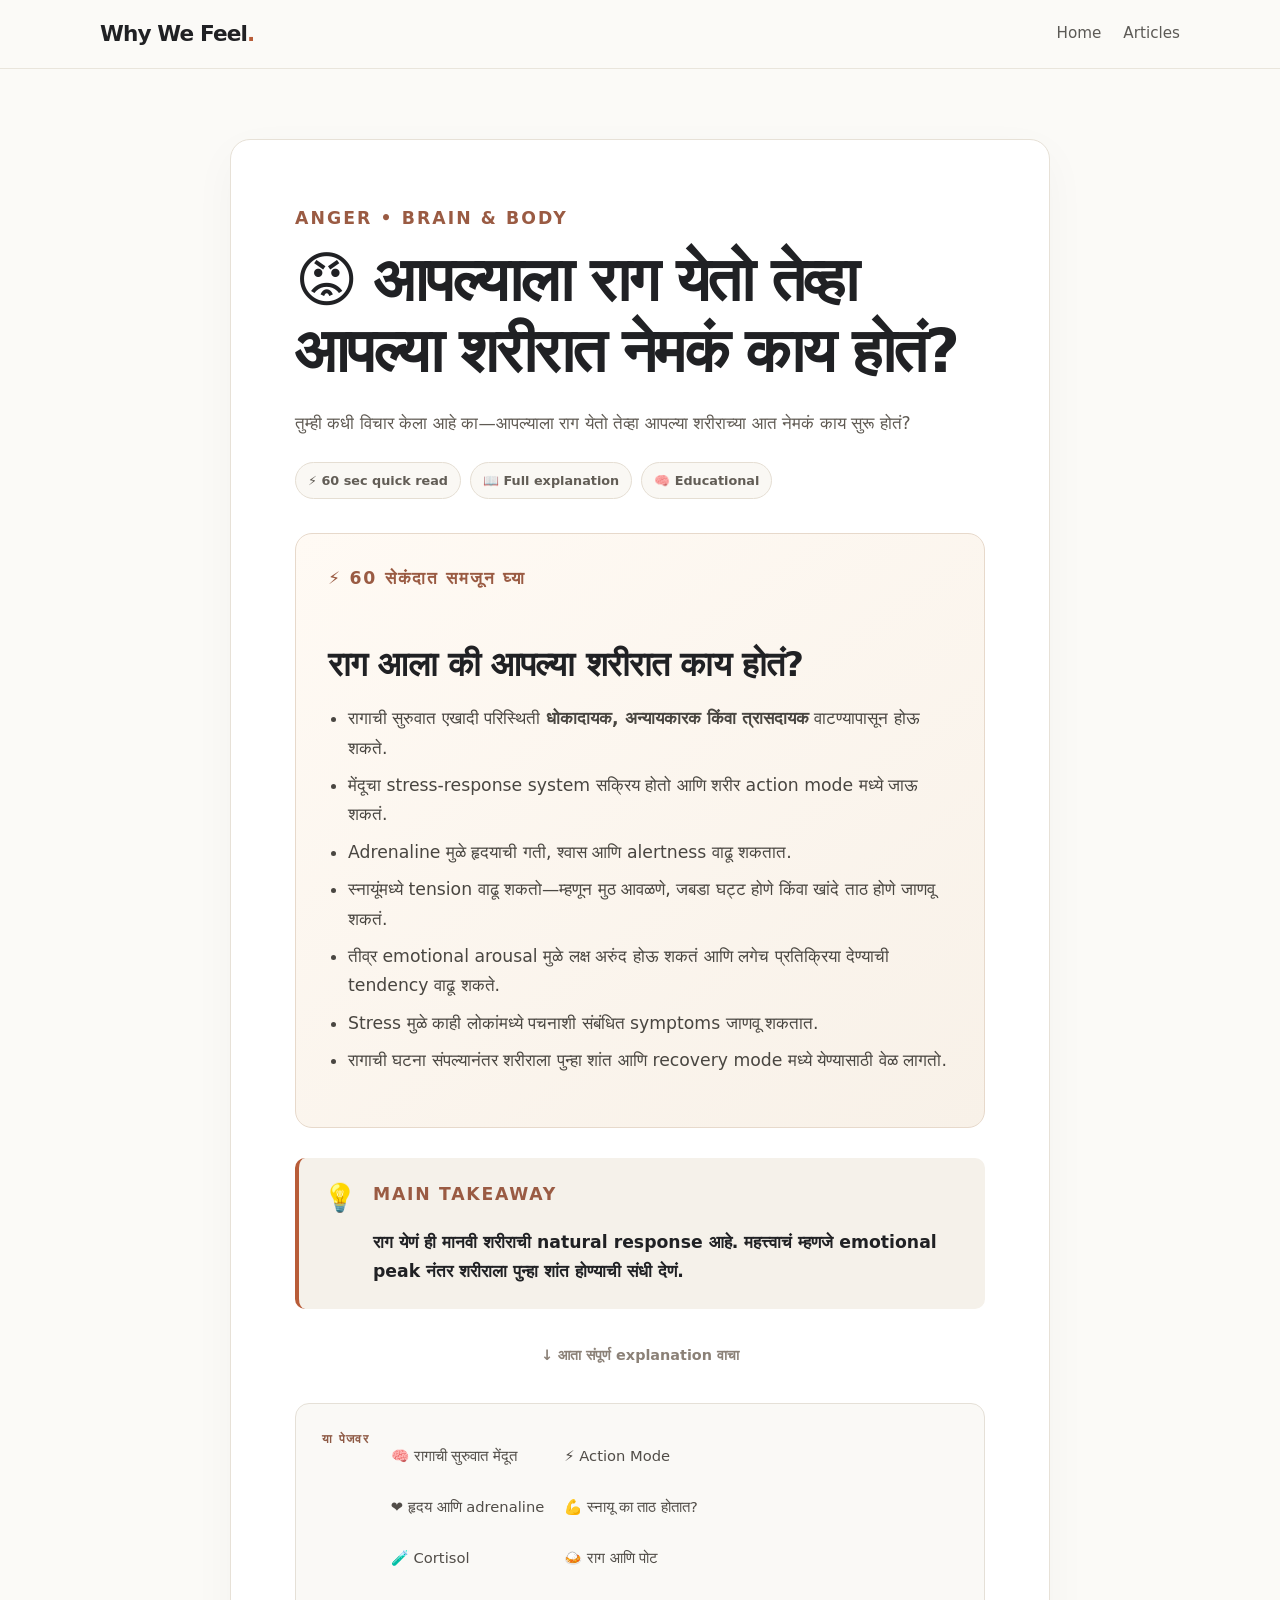
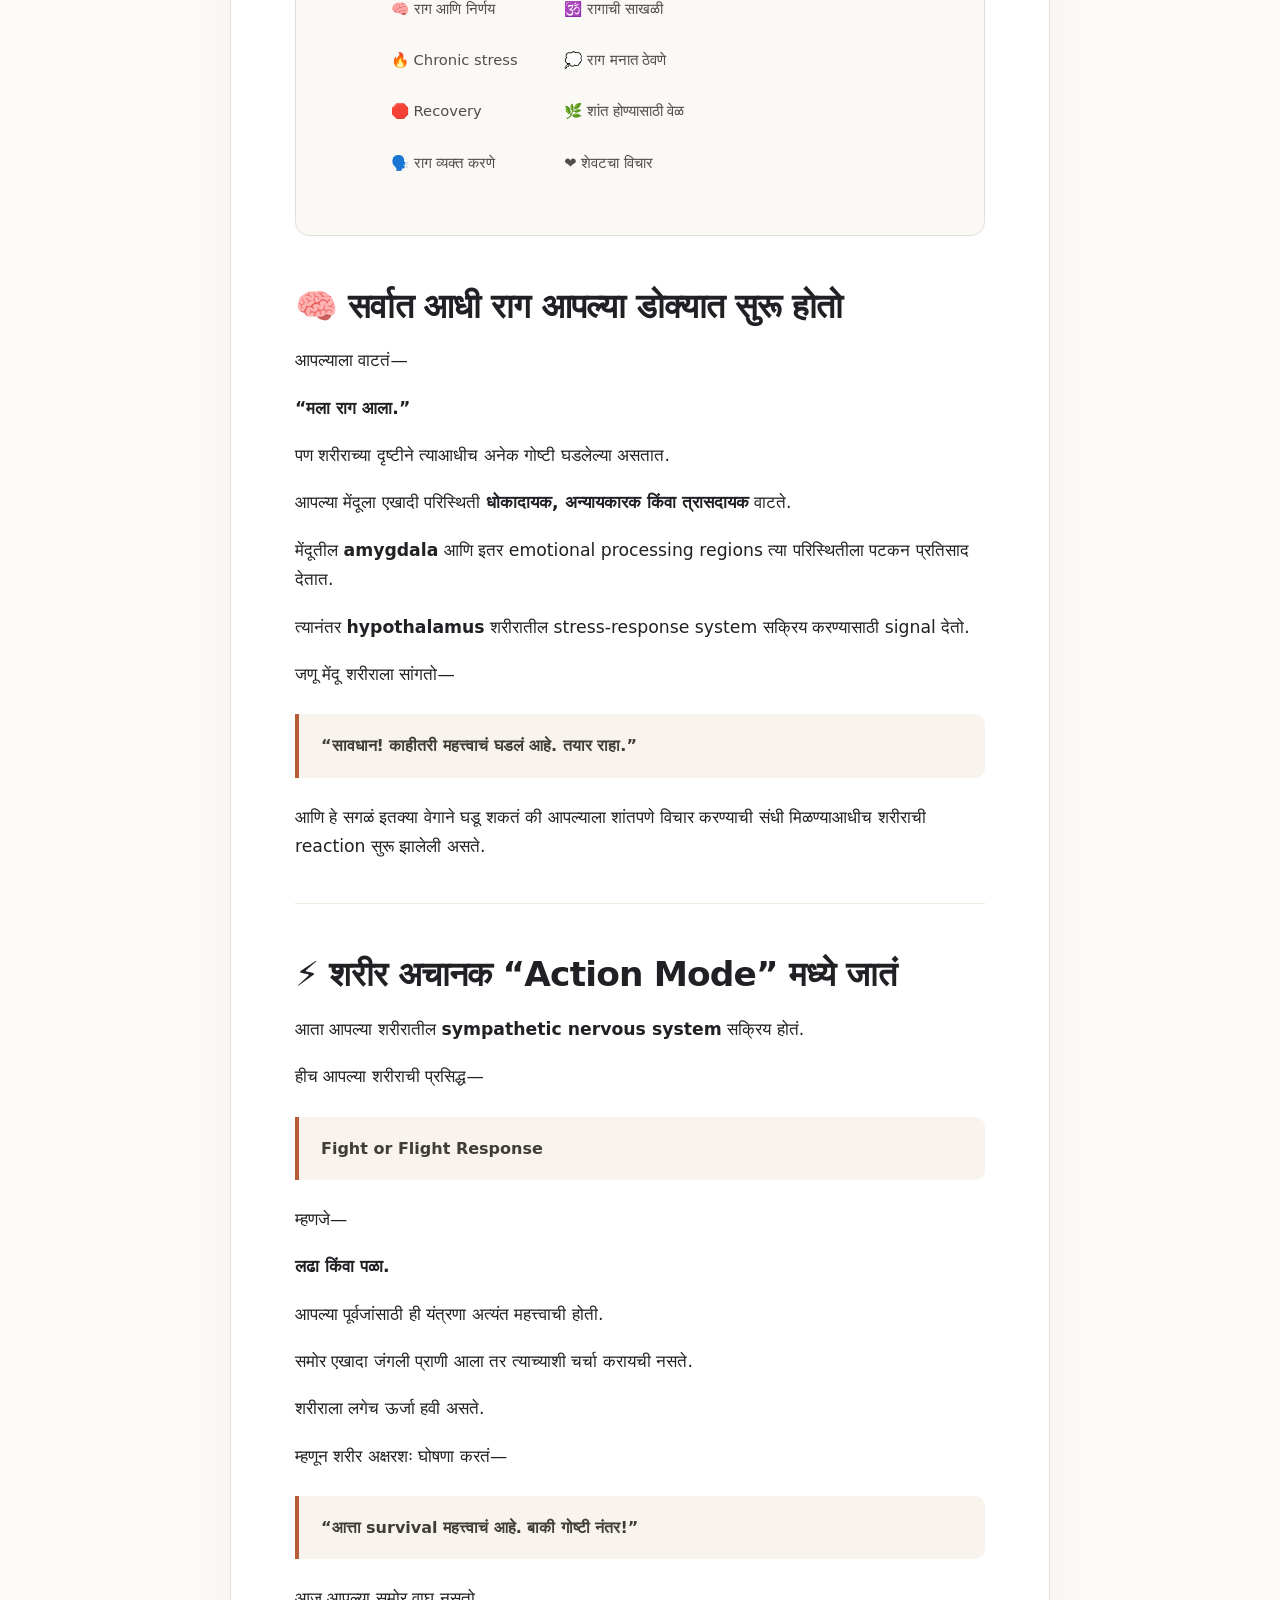
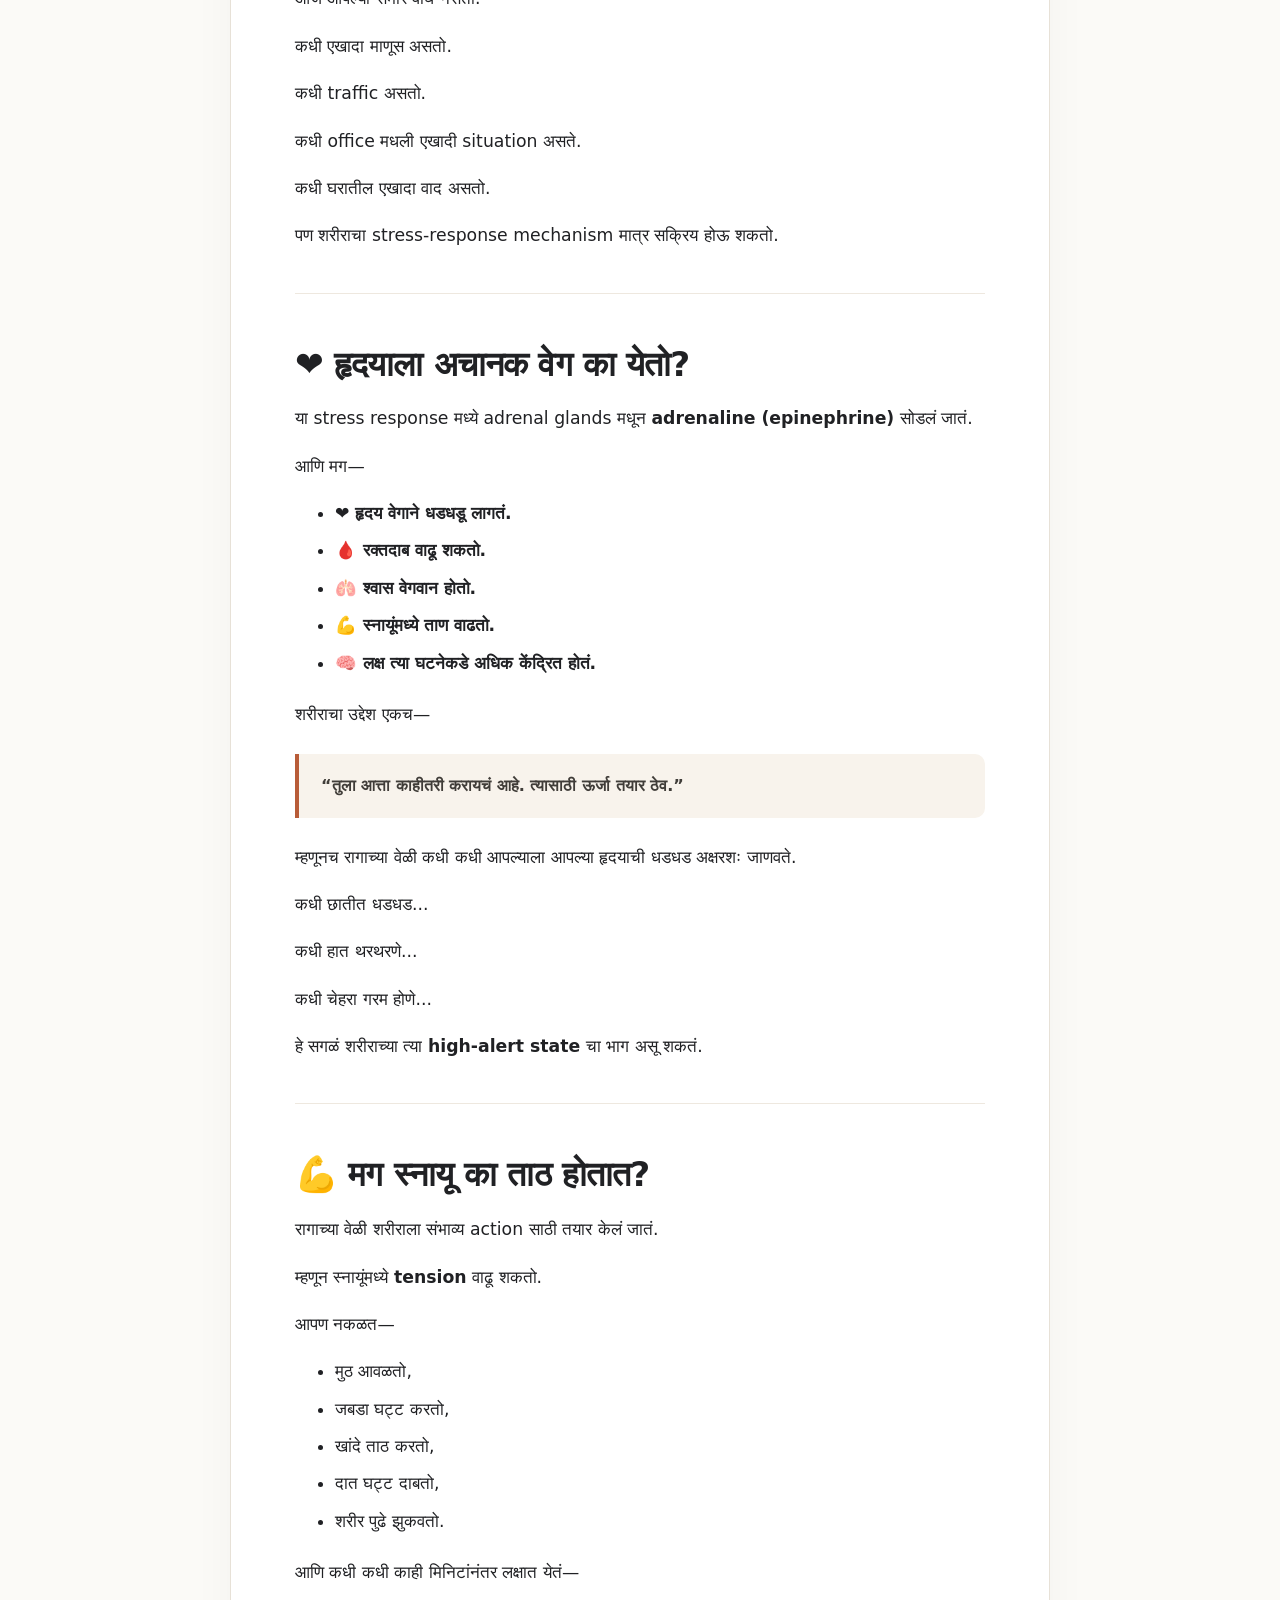
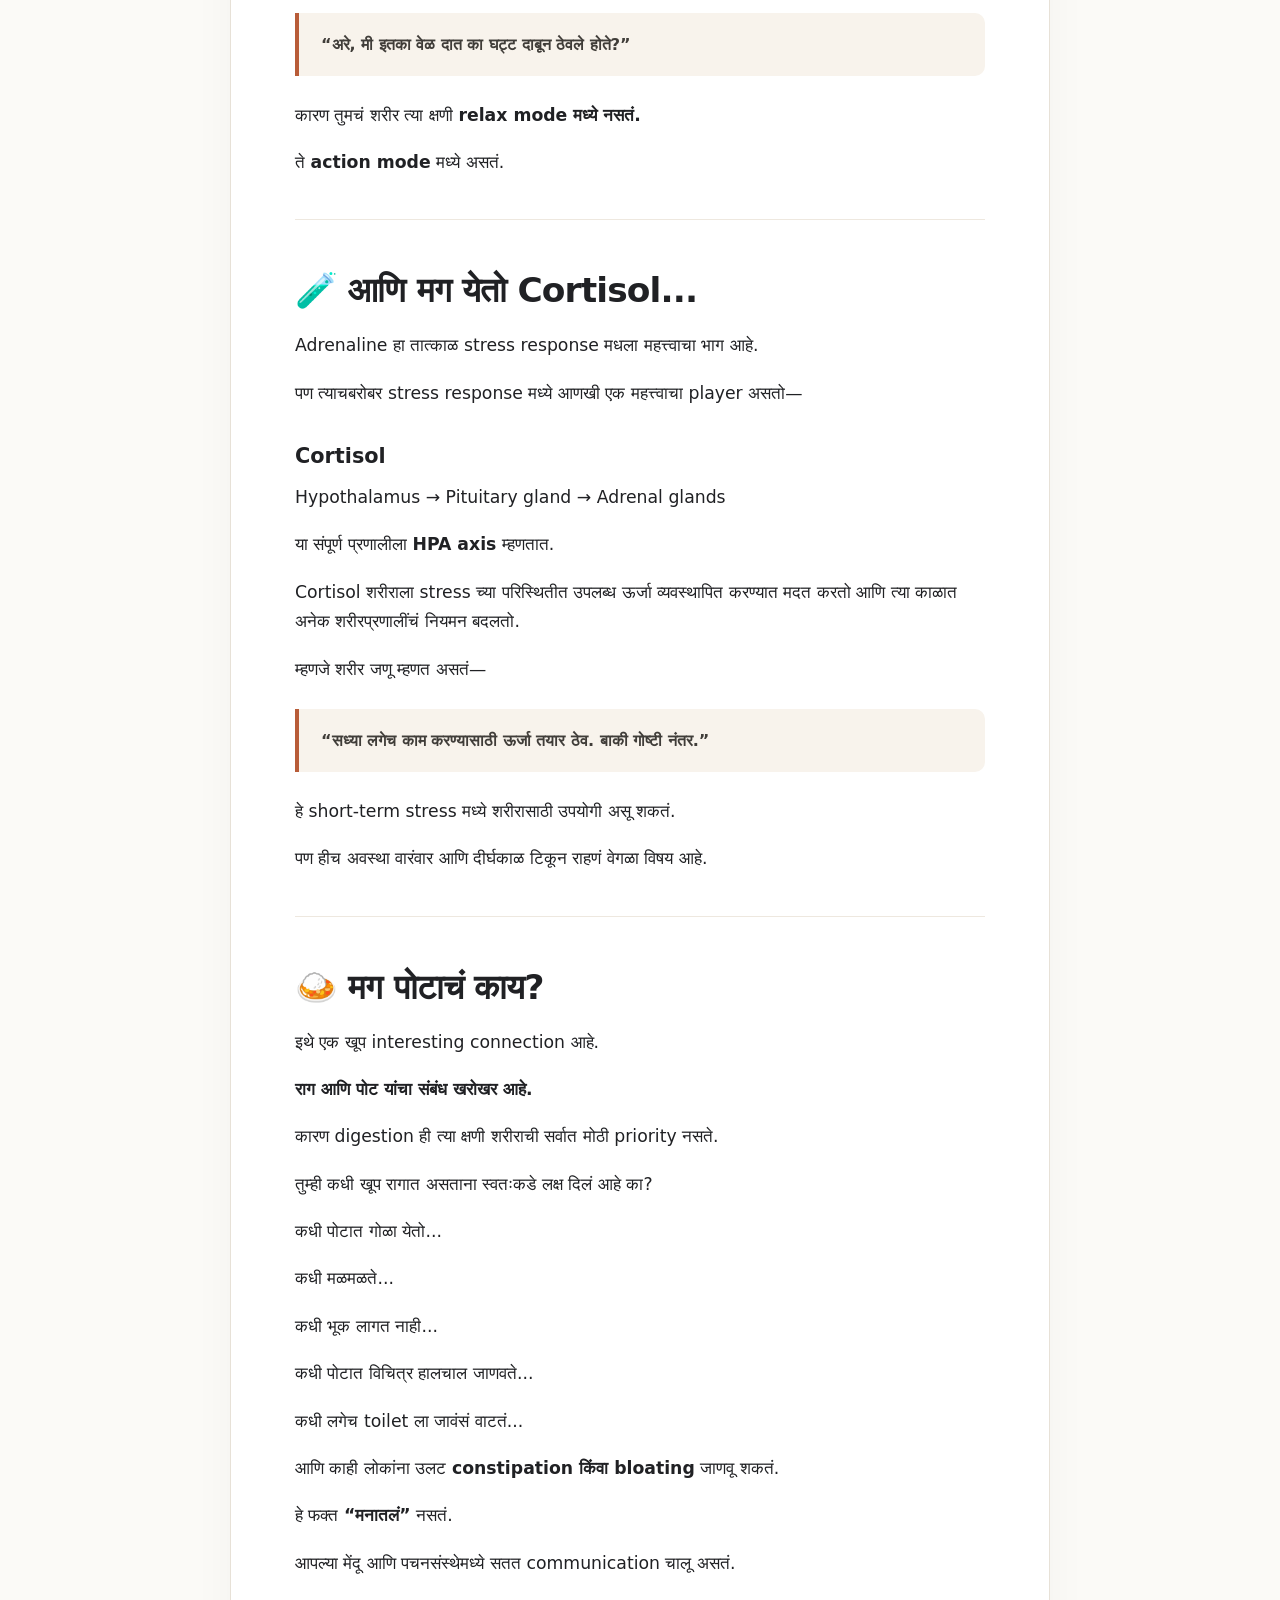
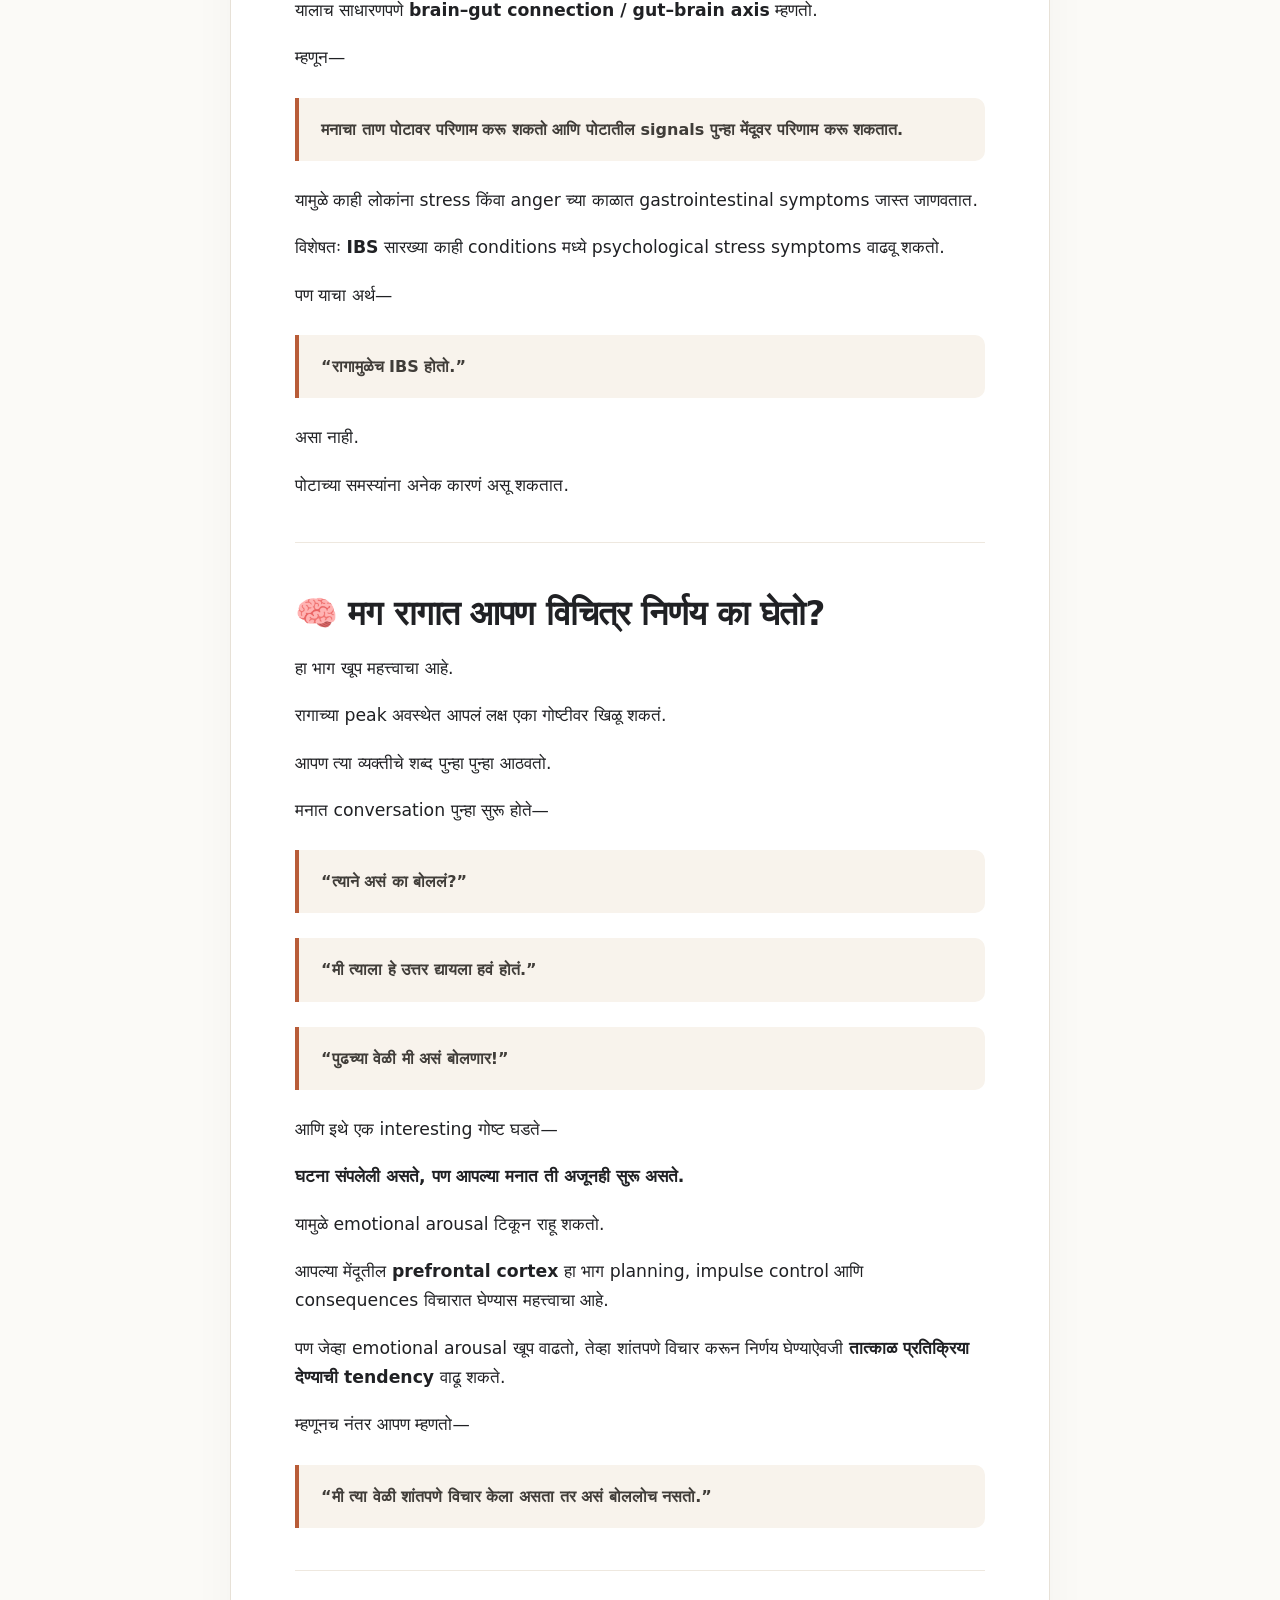
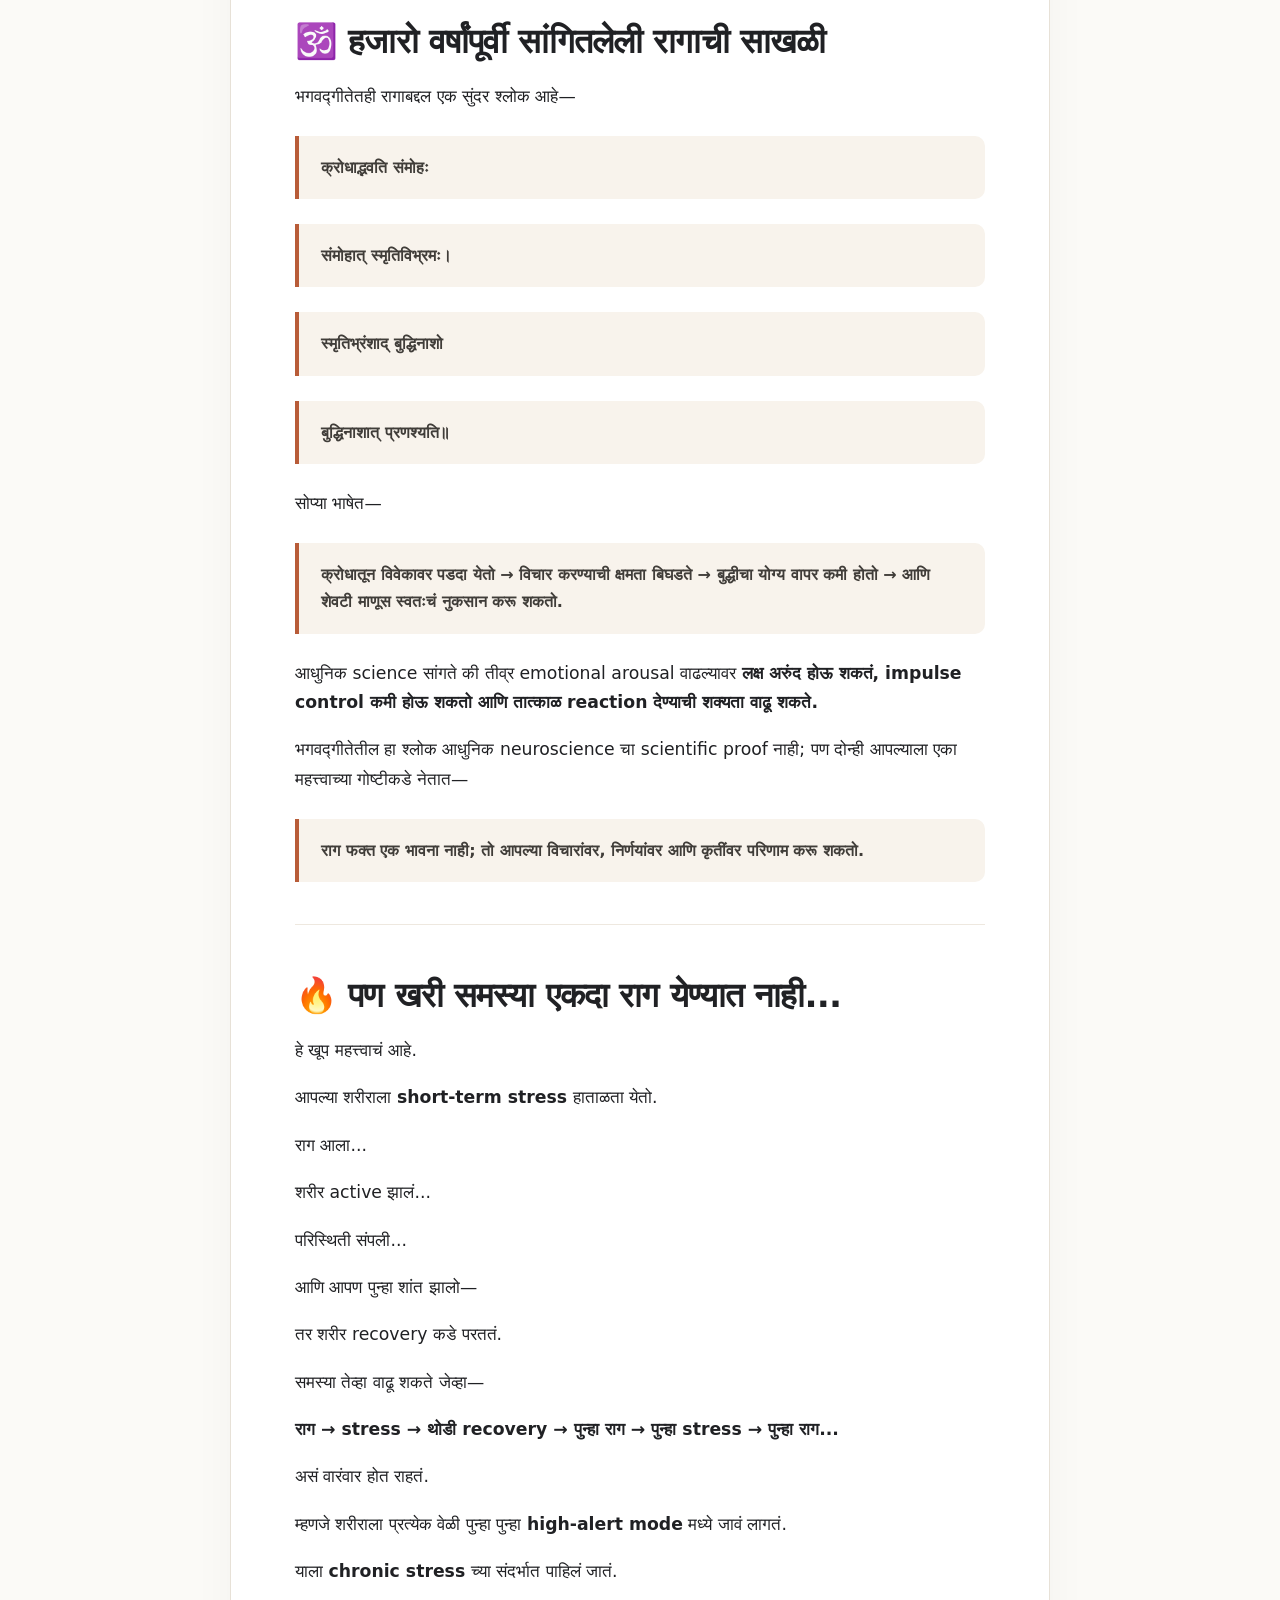
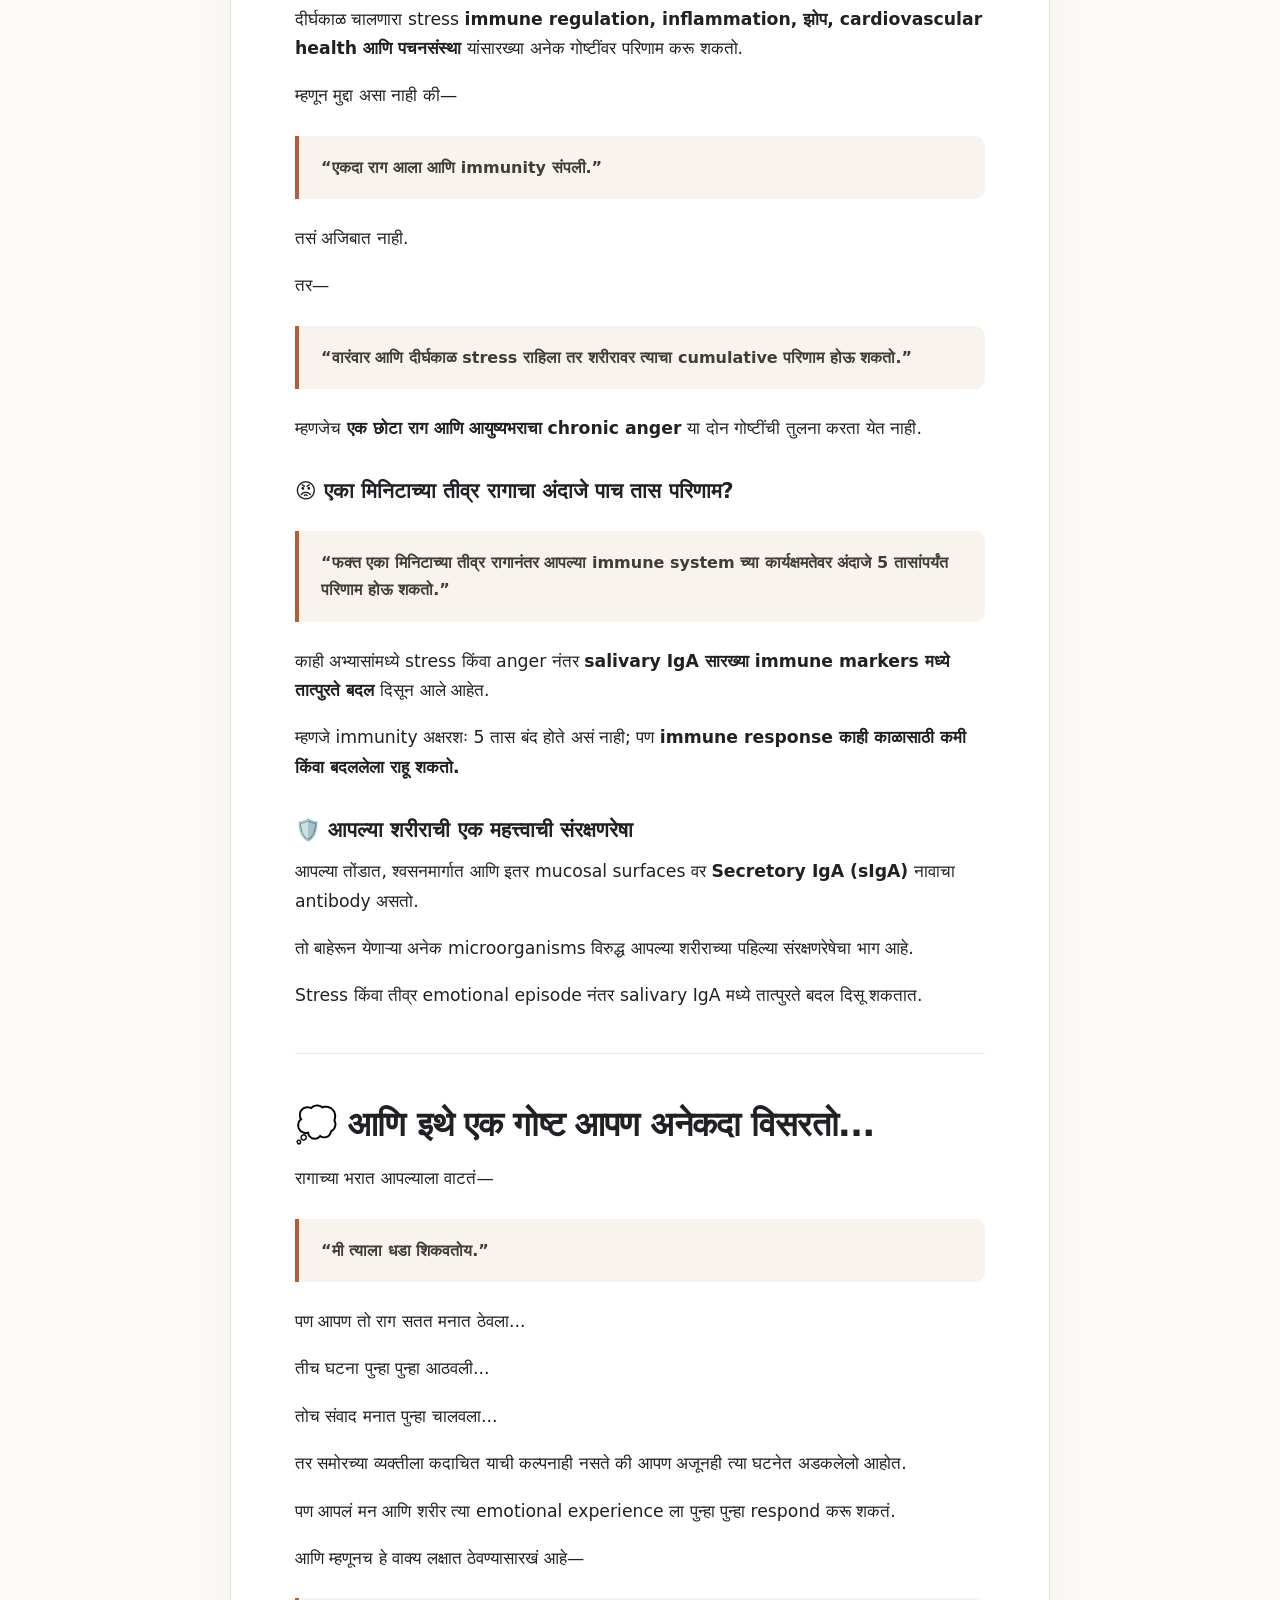
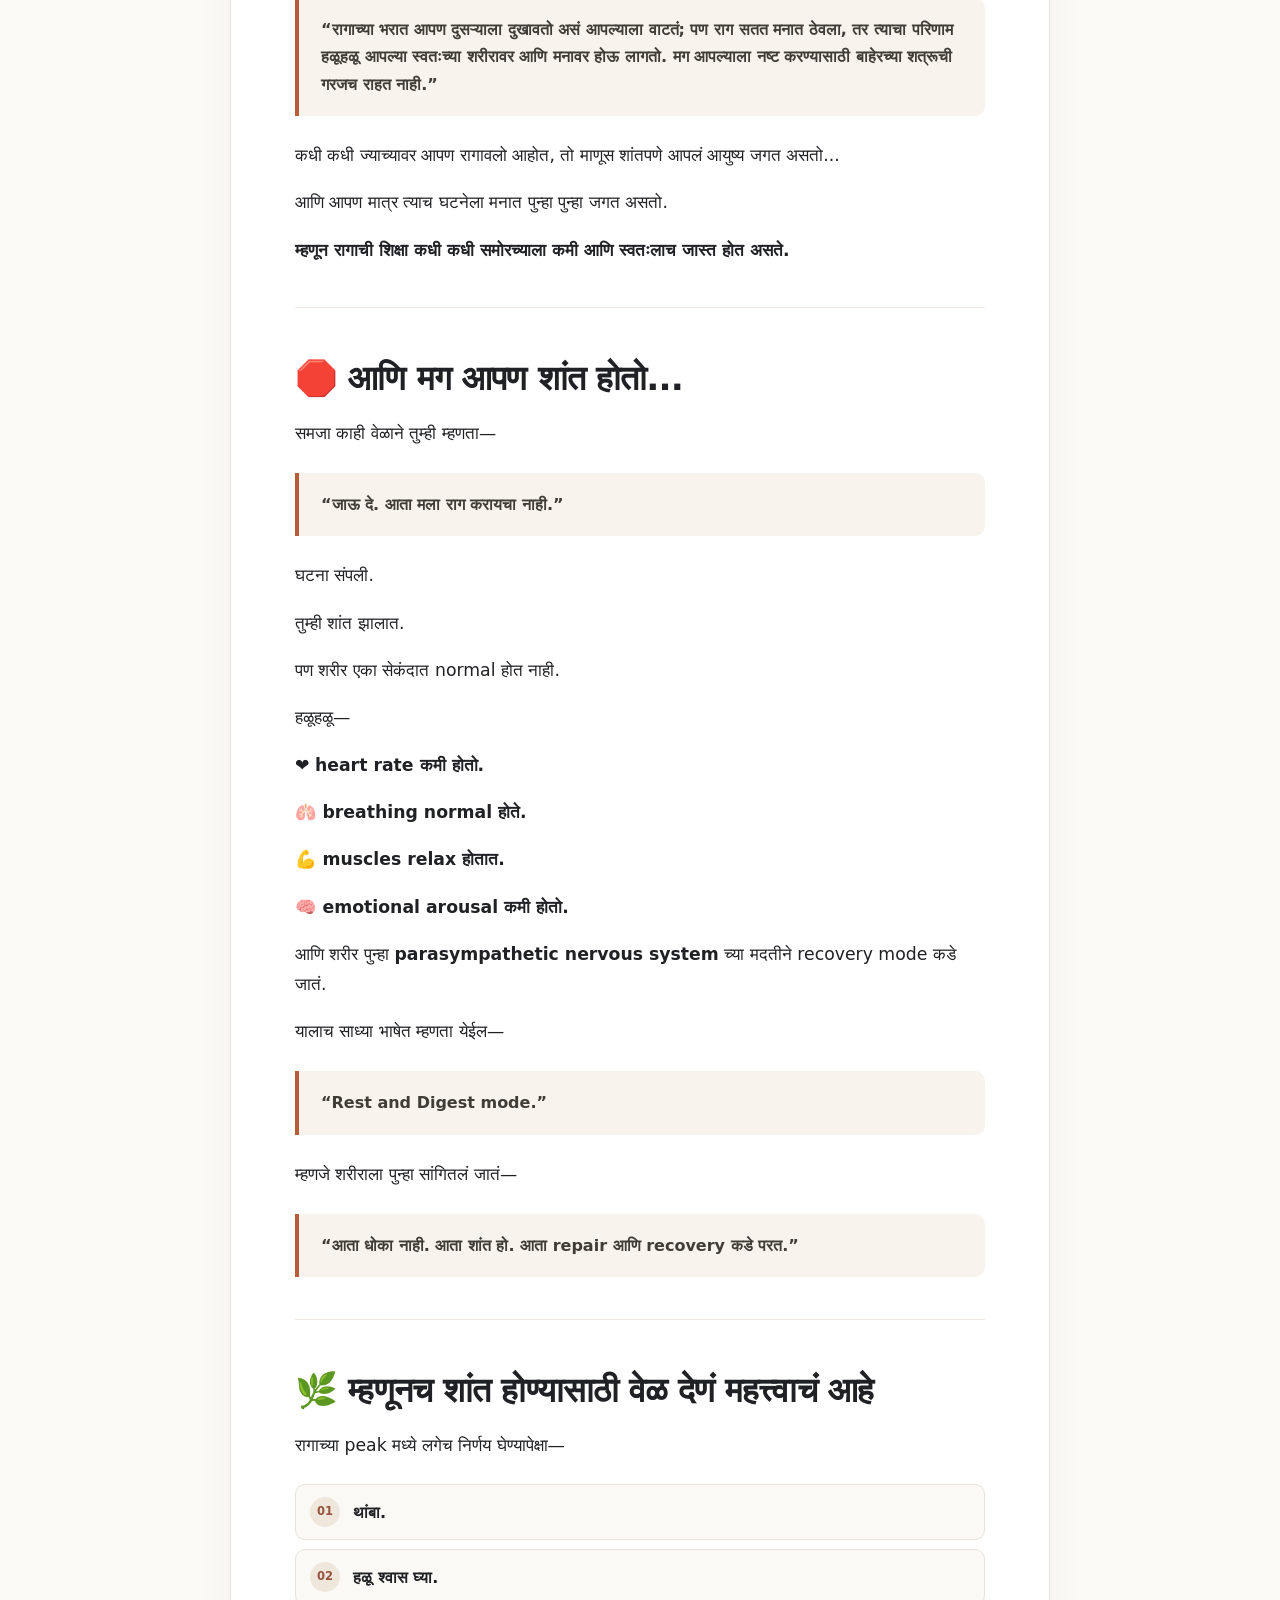
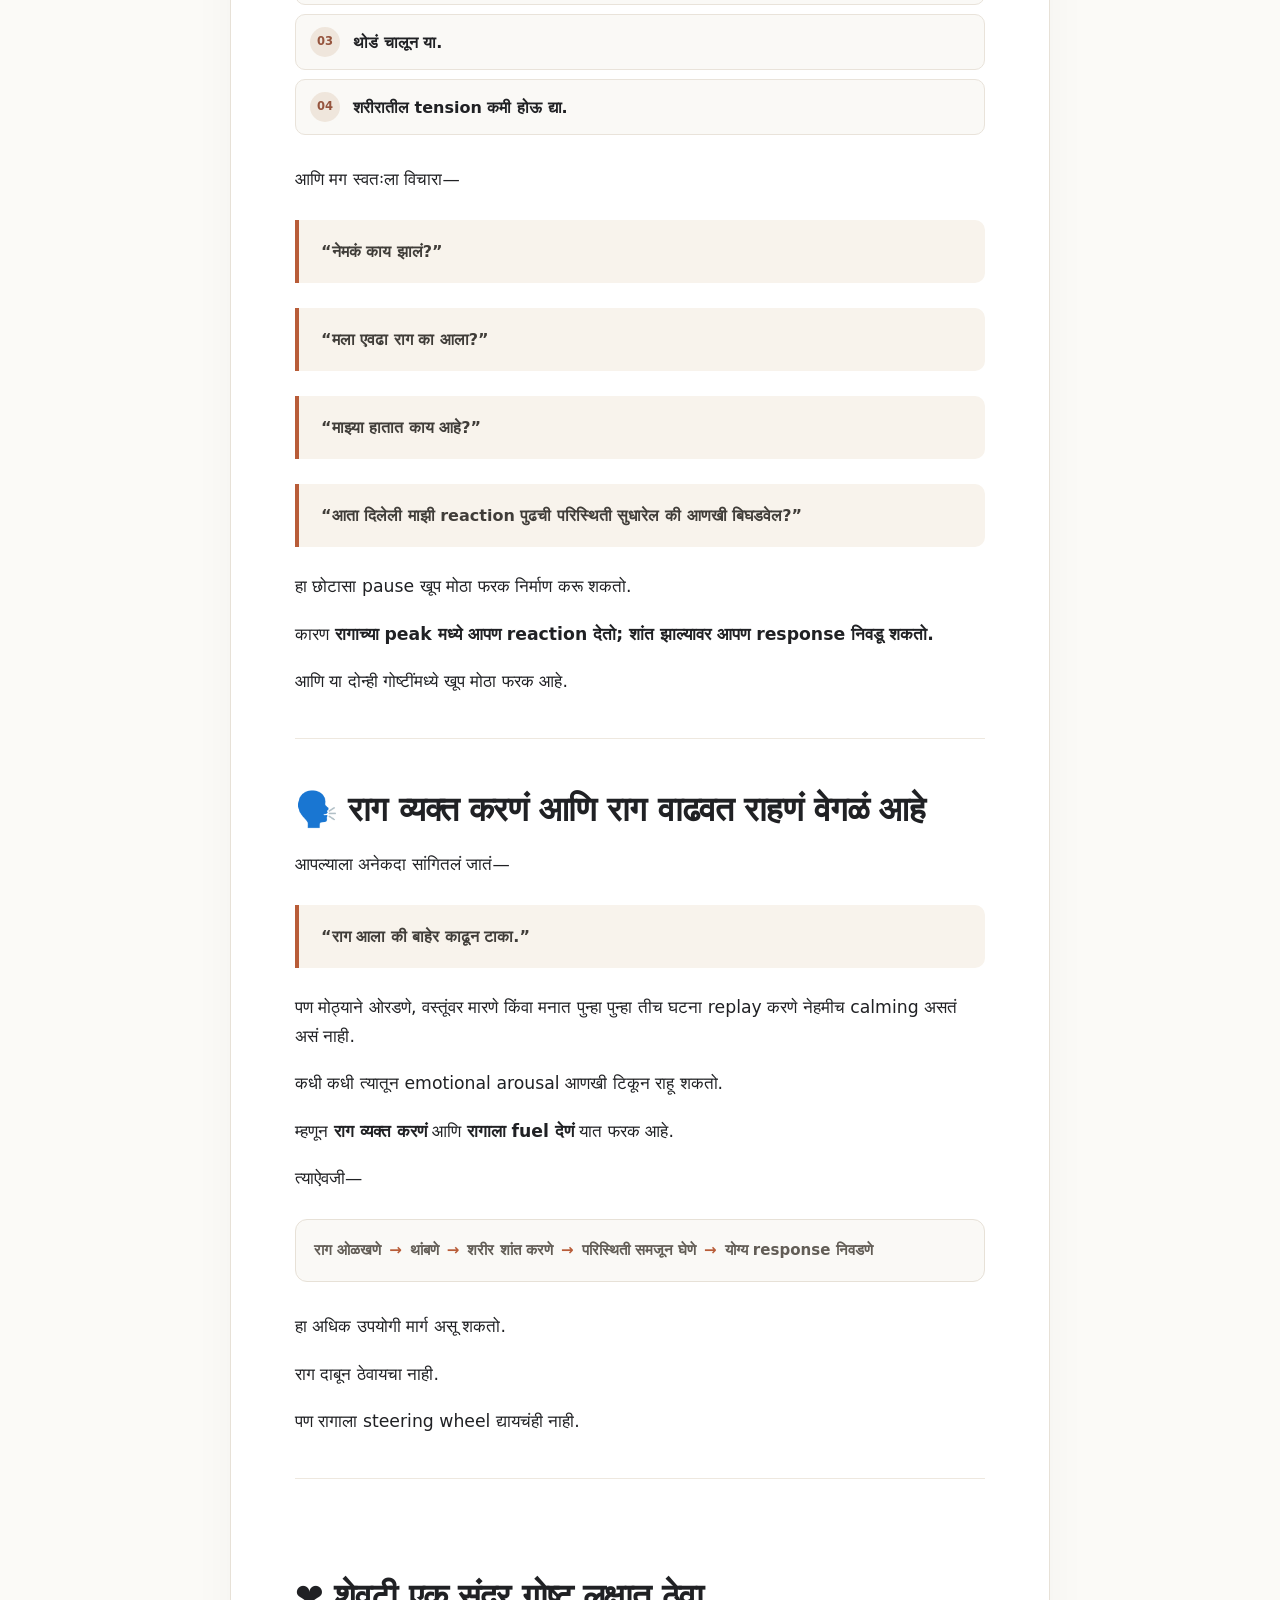
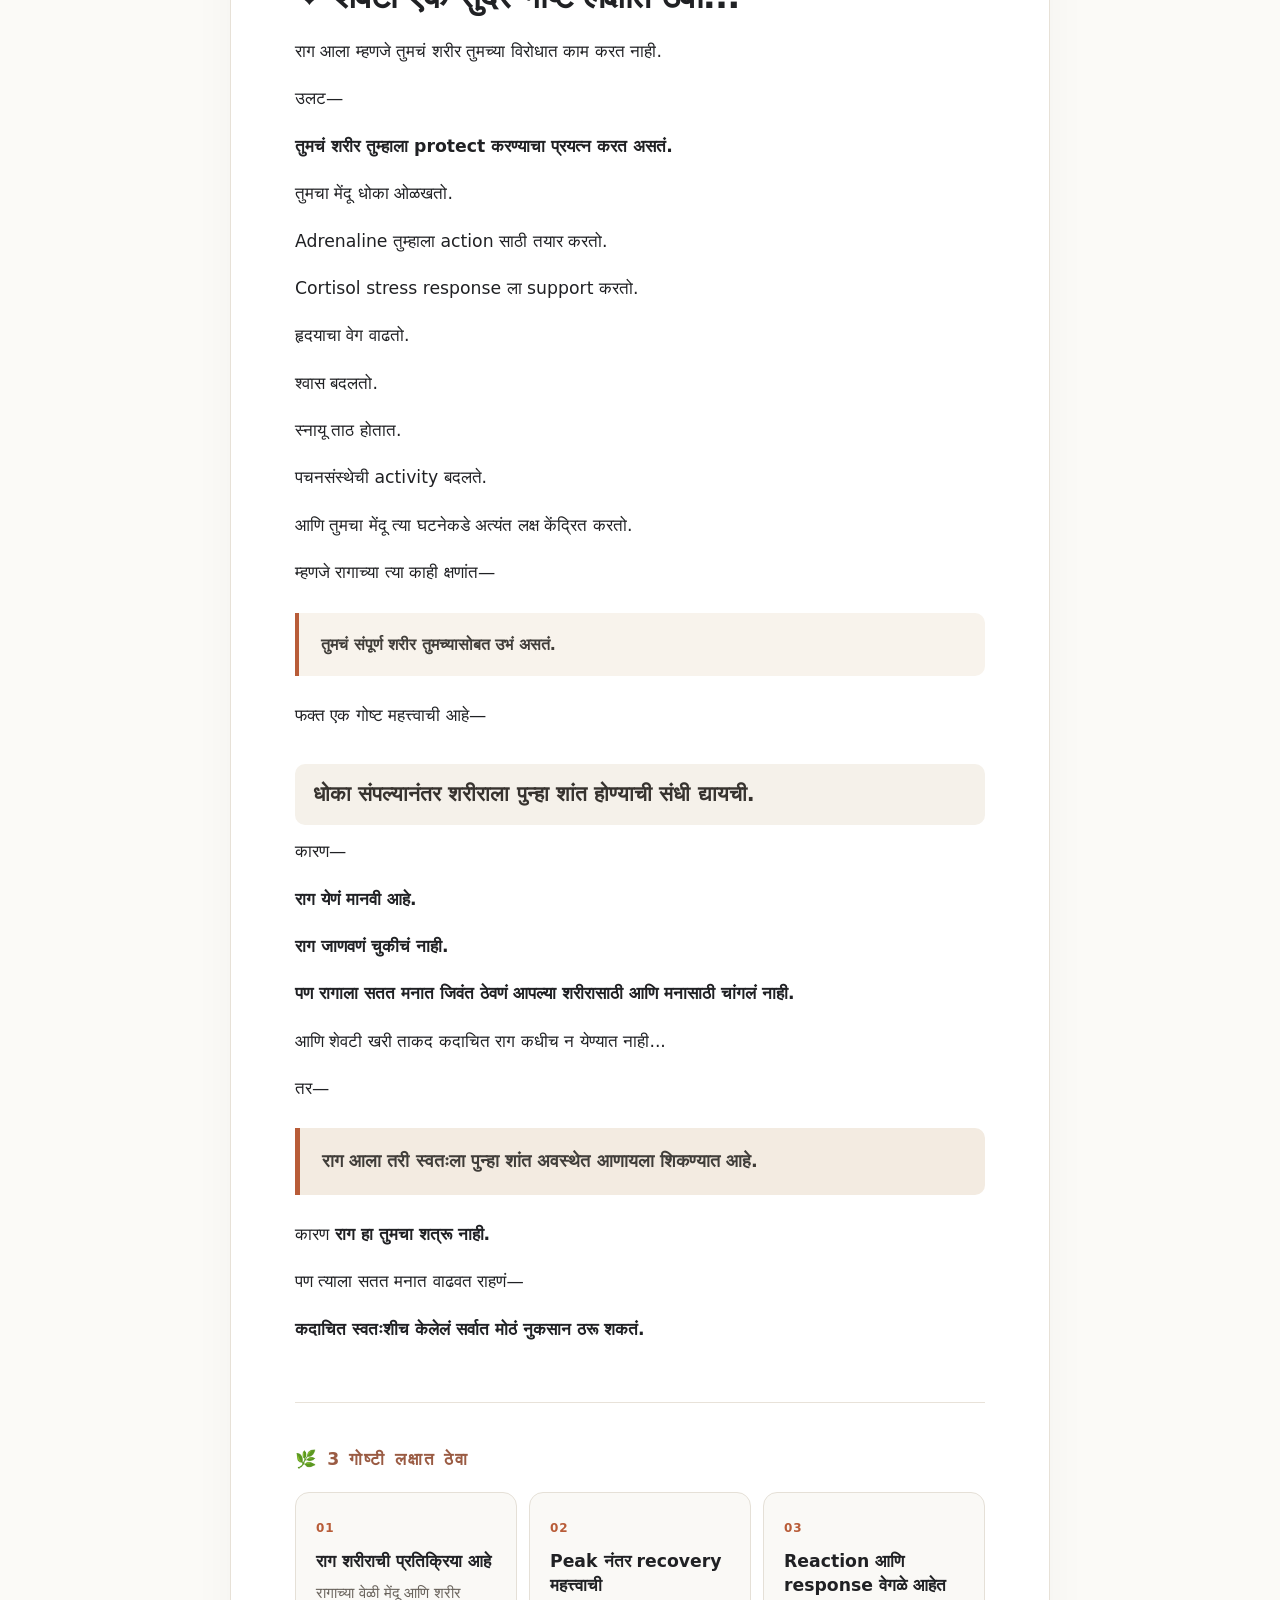
==== commit 48b337f0: "Improve article reading experience" ====
--- a/article-anger.html
+++ b/article-anger.html
@@ -1,285 +1,1219 @@
 <!doctype html>
 <html lang="mr">
 <head>
-<meta charset="utf-8">
-<meta name="viewport" content="width=device-width, initial-scale=1">
-<title>आपल्याला राग येतो तेव्हा आपल्या शरीरात नेमकं काय होतं? | Why We Feel</title>
-<meta name="description" content="रागाच्या वेळी आपल्या मेंदू, हृदय, श्वास, स्नायू आणि पचनसंस्थेत काय घडतं? Why We Feel चा पहिला लेख.">
-<link rel="stylesheet" href="style.css">
+  <meta charset="utf-8">
+  <meta name="viewport" content="width=device-width, initial-scale=1">
+
+  <title>आपल्याला राग येतो तेव्हा आपल्या शरीरात नेमकं काय होतं? | Why We Feel</title>
+
+  <meta
+    name="description"
+    content="रागाच्या वेळी आपल्या मेंदू, हृदय, श्वास, स्नायू आणि पचनसंस्थेत काय घडतं? Why We Feel चा पहिला लेख."
+  >
+
+  <link rel="stylesheet" href="style.css">
 </head>
+
 <body>
-<header class="site-header">
-  <div class="container nav">
-    <a class="brand" href="index.html">Why We Feel<span>.</span></a>
-    <nav>
-      <a href="index.html">Home</a>
-      <a href="article-anger.html">Articles</a>
-    </nav>
+
+  <!-- Reading progress -->
+  <div class="reading-progress" aria-hidden="true">
+    <div class="reading-progress-bar"></div>
   </div>
-</header>
-
-<main class="article-wrap">
-  <article class="article">
-    <p class="category">ANGER • BRAIN & BODY</p>
-    <h1>😡 आपल्याला राग येतो तेव्हा आपल्या शरीरात नेमकं काय होतं?</h1>
-<p><strong>तुम्ही कधी विचार केला आहे का—आपल्याला राग येतो तेव्हा आपल्या शरीराच्या आत नेमकं काय सुरू होतं?</strong></p>
-<p>समोरचा एखादा माणूस आपल्याला अपमानास्पद बोलतो...</p>
-<p>कोणी आपल्यावर अन्याय करतो...</p>
-<p>गाडी चालवताना कोणी अचानक आपल्या गाडीसमोर येतो...</p>
-<p>किंवा एखाद्या व्यक्तीचा एक छोटासा मेसेज आपला पूर्ण मूड खराब करतो.</p>
-<p>आणि अचानक...</p>
-<p><strong>हृदय जोरात धडधडायला लागतं.</strong></p>
-<p><strong>श्वास वेगाने चालू होतो.</strong></p>
-<p><strong>शरीर ताठ होतं.</strong></p>
-<p><strong>चेहरा गरम होतो.</strong></p>
-<p><strong>हात घट्ट होतात.</strong></p>
-<p>आणि डोक्यात एकच विचार फिरत राहतो—</p>
-<blockquote>**“याला आता उत्तर दिलंच पाहिजे!”**</blockquote>
-<p>पण त्या क्षणी आपल्या शरीराच्या आत खरंच काय चाललेलं असतं?</p>
-<p>इथून खरी गोष्ट सुरू होते...</p>
-<hr>
-<h1>🧠 सर्वात आधी राग आपल्या डोक्यात सुरू होतो</h1>
-<p>आपल्याला वाटतं—</p>
-<p><strong>“मला राग आला.”</strong></p>
-<p>पण शरीराच्या दृष्टीने त्याआधीच अनेक गोष्टी घडलेल्या असतात.</p>
-<p>आपल्या मेंदूला एखादी परिस्थिती <strong>धोकादायक, अन्यायकारक किंवा त्रासदायक</strong> वाटते.</p>
-<p>मेंदूतील <strong>amygdala</strong> आणि इतर emotional processing regions त्या परिस्थितीला पटकन प्रतिसाद देतात.</p>
-<p>त्यानंतर <strong>hypothalamus</strong> शरीरातील stress-response system सक्रिय करण्यासाठी signal देतो.</p>
-<p>जणू मेंदू शरीराला सांगतो—</p>
-<blockquote>**“सावधान! काहीतरी महत्त्वाचं घडलं आहे. तयार राहा.”**</blockquote>
-<p>आणि हे सगळं इतक्या वेगाने घडू शकतं की आपल्याला शांतपणे विचार करण्याची संधी मिळण्याआधीच शरीराची reaction सुरू झालेली असते.</p>
-<hr>
-<h1>⚡ शरीर अचानक “Action Mode” मध्ये जातं</h1>
-<p>आता आपल्या शरीरातील <strong>sympathetic nervous system</strong> सक्रिय होतं.</p>
-<p>हीच आपल्या शरीराची प्रसिद्ध—</p>
-<blockquote>**Fight or Flight Response**</blockquote>
-<p>म्हणजे—</p>
-<p><strong>लढा किंवा पळा.</strong></p>
-<p>आपल्या पूर्वजांसाठी ही यंत्रणा अत्यंत महत्त्वाची होती.</p>
-<p>समोर एखादा जंगली प्राणी आला तर त्याच्याशी चर्चा करायची नसते.</p>
-<p>शरीराला लगेच ऊर्जा हवी असते.</p>
-<p>म्हणून शरीर अक्षरशः घोषणा करतं—</p>
-<blockquote>**“आत्ता survival महत्त्वाचं आहे. बाकी गोष्टी नंतर!”**</blockquote>
-<p>आज आपल्या समोर वाघ नसतो.</p>
-<p>कधी एखादा माणूस असतो.</p>
-<p>कधी traffic असतो.</p>
-<p>कधी office मधली एखादी situation असते.</p>
-<p>कधी घरातील एखादा वाद असतो.</p>
-<p>पण शरीराचा stress-response mechanism मात्र सक्रिय होऊ शकतो.</p>
-<hr>
-<h1>❤️ हृदयाला अचानक वेग का येतो?</h1>
-<p>या stress response मध्ये adrenal glands मधून <strong>adrenaline (epinephrine)</strong> सोडलं जातं.</p>
-<p>आणि मग—</p>
-<p>❤️ <strong>हृदय वेगाने धडधडू लागतं.</strong></p>
-<p>🩸 <strong>रक्तदाब वाढू शकतो.</strong></p>
-<p>🫁 <strong>श्वास वेगवान होतो.</strong></p>
-<p>💪 <strong>स्नायूंमध्ये ताण वाढतो.</strong></p>
-<p>🧠 <strong>लक्ष त्या घटनेकडे अधिक केंद्रित होतं.</strong></p>
-<p>शरीराचा उद्देश एकच—</p>
-<blockquote>**“तुला आत्ता काहीतरी करायचं आहे. त्यासाठी ऊर्जा तयार ठेव.”**</blockquote>
-<p>म्हणूनच रागाच्या वेळी कधी कधी आपल्याला आपल्या हृदयाची धडधड अक्षरशः जाणवते.</p>
-<p>कधी छातीत धडधड...</p>
-<p>कधी हात थरथरणे...</p>
-<p>कधी चेहरा गरम होणे...</p>
-<p>हे सगळं शरीराच्या त्या <strong>high-alert state</strong> चा भाग असू शकतं.</p>
-<hr>
-<h1>💪 मग स्नायू का ताठ होतात?</h1>
-<p>रागाच्या वेळी शरीराला संभाव्य action साठी तयार केलं जातं.</p>
-<p>म्हणून स्नायूंमध्ये <strong>tension</strong> वाढू शकतो.</p>
-<p>आपण नकळत—</p>
-<ul><li>मुठ आवळतो,</li><li>जबडा घट्ट करतो,</li><li>खांदे ताठ करतो,</li><li>दात घट्ट दाबतो,</li><li>शरीर पुढे झुकवतो.</li></ul>
-<p>आणि कधी कधी काही मिनिटांनंतर लक्षात येतं—</p>
-<blockquote>**“अरे, मी इतका वेळ दात का घट्ट दाबून ठेवले होते?”**</blockquote>
-<p>कारण तुमचं शरीर त्या क्षणी <strong>relax mode मध्ये नसतं.</strong></p>
-<p>ते <strong>action mode</strong> मध्ये असतं.</p>
-<hr>
-<h1>🧪 आणि मग येतो Cortisol...</h1>
-<p>Adrenaline हा तात्काळ stress response मधला महत्त्वाचा भाग आहे.</p>
-<p>पण त्याचबरोबर stress response मध्ये आणखी एक महत्त्वाचा player असतो—</p>
-<h2>**Cortisol**</h2>
-<p>Hypothalamus → Pituitary gland → Adrenal glands</p>
-<p>या संपूर्ण प्रणालीला <strong>HPA axis</strong> म्हणतात.</p>
-<p>Cortisol शरीराला stress च्या परिस्थितीत उपलब्ध ऊर्जा व्यवस्थापित करण्यात मदत करतो आणि त्या काळात अनेक शरीरप्रणालींचं नियमन बदलतो.</p>
-<p>म्हणजे शरीर जणू म्हणत असतं—</p>
-<blockquote>**“सध्या लगेच काम करण्यासाठी ऊर्जा तयार ठेव. बाकी गोष्टी नंतर.”**</blockquote>
-<p>हे short-term stress मध्ये शरीरासाठी उपयोगी असू शकतं.</p>
-<p>पण हीच अवस्था वारंवार आणि दीर्घकाळ टिकून राहणं वेगळा विषय आहे.</p>
-<hr>
-<h1>🍛 मग पोटाचं काय?</h1>
-<p>इथे एक खूप interesting connection आहे.</p>
-<p><strong>राग आणि पोट यांचा संबंध खरोखर आहे.</strong></p>
-<p>कारण digestion ही त्या क्षणी शरीराची सर्वात मोठी priority नसते.</p>
-<p>तुम्ही कधी खूप रागात असताना स्वतःकडे लक्ष दिलं आहे का?</p>
-<p>कधी पोटात गोळा येतो...</p>
-<p>कधी मळमळते...</p>
-<p>कधी भूक लागत नाही...</p>
-<p>कधी पोटात विचित्र हालचाल जाणवते...</p>
-<p>कधी लगेच toilet ला जावंसं वाटतं...</p>
-<p>आणि काही लोकांना उलट <strong>constipation किंवा bloating</strong> जाणवू शकतं.</p>
-<p>हे फक्त <strong>“मनातलं”</strong> नसतं.</p>
-<p>आपल्या मेंदू आणि पचनसंस्थेमध्ये सतत communication चालू असतं.</p>
-<p>यालाच साधारणपणे <strong>brain–gut connection / gut–brain axis</strong> म्हणतो.</p>
-<p>म्हणून—</p>
-<blockquote>**मनाचा ताण पोटावर परिणाम करू शकतो आणि पोटातील signals पुन्हा मेंदूवर परिणाम करू शकतात.**</blockquote>
-<p>यामुळे काही लोकांना stress किंवा anger च्या काळात gastrointestinal symptoms जास्त जाणवतात.</p>
-<p>विशेषतः <strong>IBS</strong> सारख्या काही conditions मध्ये psychological stress symptoms वाढवू शकतो.</p>
-<p>पण याचा अर्थ—</p>
-<blockquote>**“रागामुळेच IBS होतो.”**</blockquote>
-<p>असा नाही.</p>
-<p>पोटाच्या समस्यांना अनेक कारणं असू शकतात.</p>
-<hr>
-<h1>🧠 मग रागात आपण विचित्र निर्णय का घेतो?</h1>
-<p>हा भाग खूप महत्त्वाचा आहे.</p>
-<p>रागाच्या peak अवस्थेत आपलं लक्ष एका गोष्टीवर खिळू शकतं.</p>
-<p>आपण त्या व्यक्तीचे शब्द पुन्हा पुन्हा आठवतो.</p>
-<p>मनात conversation पुन्हा सुरू होते—</p>
-<blockquote>**“त्याने असं का बोललं?”**</blockquote>
-<blockquote>**“मी त्याला हे उत्तर द्यायला हवं होतं.”**</blockquote>
-<blockquote>**“पुढच्या वेळी मी असं बोलणार!”**</blockquote>
-<p>आणि इथे एक interesting गोष्ट घडते—</p>
-<p><strong>घटना संपलेली असते, पण आपल्या मनात ती अजूनही सुरू असते.</strong></p>
-<p>यामुळे emotional arousal टिकून राहू शकतो.</p>
-<p>आपल्या मेंदूतील <strong>prefrontal cortex</strong> हा भाग planning, impulse control आणि consequences विचारात घेण्यास महत्त्वाचा आहे.</p>
-<p>पण जेव्हा emotional arousal खूप वाढतो, तेव्हा शांतपणे विचार करून निर्णय घेण्याऐवजी <strong>तात्काळ प्रतिक्रिया देण्याची tendency</strong> वाढू शकते.</p>
-<p>म्हणूनच नंतर आपण म्हणतो—</p>
-<blockquote>**“मी त्या वेळी शांतपणे विचार केला असता तर असं बोललोच नसतो.”**</blockquote>
-<hr>
-<h1>🕉️ हजारो वर्षांपूर्वी सांगितलेली रागाची साखळी</h1>
-<p>भगवद्गीतेतही रागाबद्दल एक सुंदर श्लोक आहे—</p>
-<blockquote>**क्रोधाद्भवति संमोहः**</blockquote>
-<blockquote>**संमोहात् स्मृतिविभ्रमः।**</blockquote>
-<blockquote>**स्मृतिभ्रंशाद् बुद्धिनाशो**</blockquote>
-<blockquote>**बुद्धिनाशात् प्रणश्यति॥**</blockquote>
-<p>सोप्या भाषेत—</p>
-<blockquote>**क्रोधातून विवेकावर पडदा येतो → विचार करण्याची क्षमता बिघडते → बुद्धीचा योग्य वापर कमी होतो → आणि शेवटी माणूस स्वतःचं नुकसान करू शकतो.**</blockquote>
-<p>आधुनिक science सांगते की तीव्र emotional arousal वाढल्यावर <strong>लक्ष अरुंद होऊ शकतं, impulse control कमी होऊ शकतो आणि तात्काळ reaction देण्याची शक्यता वाढू शकते.</strong></p>
-<p>भगवद्गीतेतील हा श्लोक आधुनिक neuroscience चा scientific proof नाही; पण दोन्ही आपल्याला एका महत्त्वाच्या गोष्टीकडे नेतात—</p>
-<blockquote>**राग फक्त एक भावना नाही; तो आपल्या विचारांवर, निर्णयांवर आणि कृतींवर परिणाम करू शकतो.**</blockquote>
-<hr>
-<h1>🔥 पण खरी समस्या एकदा राग येण्यात नाही...</h1>
-<p>हे खूप महत्त्वाचं आहे.</p>
-<p>आपल्या शरीराला <strong>short-term stress</strong> हाताळता येतो.</p>
-<p>राग आला...</p>
-<p>शरीर active झालं...</p>
-<p>परिस्थिती संपली...</p>
-<p>आणि आपण पुन्हा शांत झालो—</p>
-<p>तर शरीर recovery कडे परततं.</p>
-<p>समस्या तेव्हा वाढू शकते जेव्हा—</p>
-<p><strong>राग → stress → थोडी recovery → पुन्हा राग → पुन्हा stress → पुन्हा राग...</strong></p>
-<p>असं वारंवार होत राहतं.</p>
-<p>म्हणजे शरीराला प्रत्येक वेळी पुन्हा पुन्हा <strong>high-alert mode</strong> मध्ये जावं लागतं.</p>
-<p>याला <strong>chronic stress</strong> च्या संदर्भात पाहिलं जातं.</p>
-<p>दीर्घकाळ चालणारा stress <strong>immune regulation, inflammation, झोप, cardiovascular health आणि पचनसंस्था</strong> यांसारख्या अनेक गोष्टींवर परिणाम करू शकतो.</p>
-<p>म्हणून मुद्दा असा नाही की—</p>
-<blockquote>**“एकदा राग आला आणि immunity संपली.”**</blockquote>
-<p>तसं अजिबात नाही.</p>
-<p>तर—</p>
-<blockquote>**“वारंवार आणि दीर्घकाळ stress राहिला तर शरीरावर त्याचा cumulative परिणाम होऊ शकतो.”**</blockquote>
-<p>म्हणजेच <strong>एक छोटा राग आणि आयुष्यभराचा chronic anger</strong> या दोन गोष्टींची तुलना करता येत नाही.</p>
-<h3>😡 एका मिनिटाच्या तीव्र रागाचा अंदाजे पाच तास परिणाम?</h3>
-<blockquote>**“फक्त एका मिनिटाच्या तीव्र रागानंतर आपल्या immune system च्या कार्यक्षमतेवर अंदाजे 5 तासांपर्यंत परिणाम होऊ शकतो.”**</blockquote>
-<p>काही अभ्यासांमध्ये stress किंवा anger नंतर <strong>salivary IgA सारख्या immune markers मध्ये तात्पुरते बदल</strong> दिसून आले आहेत.</p>
-<p>म्हणजे immunity अक्षरशः 5 तास बंद होते असं नाही; पण <strong>immune response काही काळासाठी कमी किंवा बदललेला राहू शकतो.</strong></p>
-<h3>🛡️ आपल्या शरीराची एक महत्त्वाची संरक्षणरेषा</h3>
-<p>आपल्या तोंडात, श्वसनमार्गात आणि इतर mucosal surfaces वर <strong>Secretory IgA (sIgA)</strong> नावाचा antibody असतो.</p>
-<p>तो बाहेरून येणाऱ्या अनेक microorganisms विरुद्ध आपल्या शरीराच्या पहिल्या संरक्षणरेषेचा भाग आहे.</p>
-<p>Stress किंवा तीव्र emotional episode नंतर salivary IgA मध्ये तात्पुरते बदल दिसू शकतात.</p>
-<hr>
-<h1>💭 आणि इथे एक गोष्ट आपण अनेकदा विसरतो...</h1>
-<p>रागाच्या भरात आपल्याला वाटतं—</p>
-<blockquote>**“मी त्याला धडा शिकवतोय.”**</blockquote>
-<p>पण आपण तो राग सतत मनात ठेवला...</p>
-<p>तीच घटना पुन्हा पुन्हा आठवली...</p>
-<p>तोच संवाद मनात पुन्हा चालवला...</p>
-<p>तर समोरच्या व्यक्तीला कदाचित याची कल्पनाही नसते की आपण अजूनही त्या घटनेत अडकलेलो आहोत.</p>
-<p>पण आपलं मन आणि शरीर त्या emotional experience ला पुन्हा पुन्हा respond करू शकतं.</p>
-<p>आणि म्हणूनच हे वाक्य लक्षात ठेवण्यासारखं आहे—</p>
-<blockquote>**“रागाच्या भरात आपण दुसऱ्याला दुखावतो असं आपल्याला वाटतं; पण राग सतत मनात ठेवला, तर त्याचा परिणाम हळूहळू आपल्या स्वतःच्या शरीरावर आणि मनावर होऊ लागतो. मग आपल्याला नष्ट करण्यासाठी बाहेरच्या शत्रूची गरजच राहत नाही.”**</blockquote>
-<p>कधी कधी ज्याच्यावर आपण रागावलो आहोत, तो माणूस शांतपणे आपलं आयुष्य जगत असतो...</p>
-<p>आणि आपण मात्र त्याच घटनेला मनात पुन्हा पुन्हा जगत असतो.</p>
-<p><strong>म्हणून रागाची शिक्षा कधी कधी समोरच्याला कमी आणि स्वतःलाच जास्त होत असते.</strong></p>
-<hr>
-<h1>🛑 आणि मग आपण शांत होतो...</h1>
-<p>समजा काही वेळाने तुम्ही म्हणता—</p>
-<blockquote>**“जाऊ दे. आता मला राग करायचा नाही.”**</blockquote>
-<p>घटना संपली.</p>
-<p>तुम्ही शांत झालात.</p>
-<p>पण शरीर एका सेकंदात normal होत नाही.</p>
-<p>हळूहळू—</p>
-<p>❤️ <strong>heart rate कमी होतो.</strong></p>
-<p>🫁 <strong>breathing normal होते.</strong></p>
-<p>💪 <strong>muscles relax होतात.</strong></p>
-<p>🧠 <strong>emotional arousal कमी होतो.</strong></p>
-<p>आणि शरीर पुन्हा <strong>parasympathetic nervous system</strong> च्या मदतीने recovery mode कडे जातं.</p>
-<p>यालाच साध्या भाषेत म्हणता येईल—</p>
-<blockquote>**“Rest and Digest mode.”**</blockquote>
-<p>म्हणजे शरीराला पुन्हा सांगितलं जातं—</p>
-<blockquote>**“आता धोका नाही. आता शांत हो. आता repair आणि recovery कडे परत.”**</blockquote>
-<hr>
-<h1>🌿 म्हणूनच शांत होण्यासाठी वेळ देणं महत्त्वाचं आहे</h1>
-<p>रागाच्या peak मध्ये लगेच निर्णय घेण्यापेक्षा—</p>
-<h3>**थांबा.**</h3>
-<h3>**हळू श्वास घ्या.**</h3>
-<h3>**थोडं चालून या.**</h3>
-<h3>**शरीरातील tension कमी होऊ द्या.**</h3>
-<p>आणि मग स्वतःला विचारा—</p>
-<blockquote>**“नेमकं काय झालं?”**</blockquote>
-<blockquote>**“मला एवढा राग का आला?”**</blockquote>
-<blockquote>**“माझ्या हातात काय आहे?”**</blockquote>
-<blockquote>**“आता दिलेली माझी reaction पुढची परिस्थिती सुधारेल की आणखी बिघडवेल?”**</blockquote>
-<p>हा छोटासा pause खूप मोठा फरक निर्माण करू शकतो.</p>
-<p>कारण <strong>रागाच्या peak मध्ये आपण reaction देतो; शांत झाल्यावर आपण response निवडू शकतो.</strong></p>
-<p>आणि या दोन्ही गोष्टींमध्ये खूप मोठा फरक आहे.</p>
-<hr>
-<h1>🗣️ राग व्यक्त करणं आणि राग वाढवत राहणं वेगळं आहे</h1>
-<p>आपल्याला अनेकदा सांगितलं जातं—</p>
-<blockquote>**“राग आला की बाहेर काढून टाका.”**</blockquote>
-<p>पण मोठ्याने ओरडणे, वस्तूंवर मारणे किंवा मनात पुन्हा पुन्हा तीच घटना replay करणे नेहमीच calming असतं असं नाही.</p>
-<p>कधी कधी त्यातून emotional arousal आणखी टिकून राहू शकतो.</p>
-<p>म्हणून <strong>राग व्यक्त करणं</strong> आणि <strong>रागाला fuel देणं</strong> यात फरक आहे.</p>
-<p>त्याऐवजी—</p>
-<p><strong>राग ओळखणे → थांबणे → शरीर शांत करणे → परिस्थिती समजून घेणे → योग्य response निवडणे</strong></p>
-<p>हा अधिक उपयोगी मार्ग असू शकतो.</p>
-<p>राग दाबून ठेवायचा नाही.</p>
-<p>पण रागाला steering wheel द्यायचंही नाही.</p>
-<hr>
-<h1>❤️ शेवटी एक सुंदर गोष्ट लक्षात ठेवा...</h1>
-<p>राग आला म्हणजे तुमचं शरीर तुमच्या विरोधात काम करत नाही.</p>
-<p>उलट—</p>
-<p><strong>तुमचं शरीर तुम्हाला protect करण्याचा प्रयत्न करत असतं.</strong></p>
-<p>तुमचा मेंदू धोका ओळखतो.</p>
-<p>Adrenaline तुम्हाला action साठी तयार करतो.</p>
-<p>Cortisol stress response ला support करतो.</p>
-<p>हृदयाचा वेग वाढतो.</p>
-<p>श्वास बदलतो.</p>
-<p>स्नायू ताठ होतात.</p>
-<p>पचनसंस्थेची activity बदलते.</p>
-<p>आणि तुमचा मेंदू त्या घटनेकडे अत्यंत लक्ष केंद्रित करतो.</p>
-<p>म्हणजे रागाच्या त्या काही क्षणांत—</p>
-<blockquote>**तुमचं संपूर्ण शरीर तुमच्यासोबत उभं असतं.**</blockquote>
-<p>फक्त एक गोष्ट महत्त्वाची आहे—</p>
-<h3>**धोका संपल्यानंतर शरीराला पुन्हा शांत होण्याची संधी द्यायची.**</h3>
-<p>कारण—</p>
-<p><strong>राग येणं मानवी आहे.</strong></p>
-<p><strong>राग जाणवणं चुकीचं नाही.</strong></p>
-<p><strong>पण रागाला सतत मनात जिवंत ठेवणं आपल्या शरीरासाठी आणि मनासाठी चांगलं नाही.</strong></p>
-<p>आणि शेवटी खरी ताकद कदाचित राग कधीच न येण्यात नाही...</p>
-<p>तर—</p>
-<blockquote>### **राग आला तरी स्वतःला पुन्हा शांत अवस्थेत आणायला शिकण्यात आहे.**</blockquote>
-<p>कारण <strong>राग हा तुमचा शत्रू नाही.</strong></p>
-<p>पण त्याला सतत मनात वाढवत राहणं—</p>
-<p><strong>कदाचित स्वतःशीच केलेलं सर्वात मोठं नुकसान ठरू शकतं.</strong></p>
-    <div class="disclaimer">
-      <strong>Educational note:</strong> This article is for educational purposes and is not a substitute for professional medical or psychological advice.
+
+  <!-- Header -->
+  <header class="site-header">
+    <div class="container nav">
+
+      <a class="brand" href="index.html">
+        Why We Feel<span>.</span>
+      </a>
+
+      <nav aria-label="Main navigation">
+        <a href="index.html">Home</a>
+        <a href="article-anger.html">Articles</a>
+      </nav>
+
     </div>
-  </article>
-</main>
-
-<footer>
-  <div class="container footer-inner">
-    <span>© 2026 Why We Feel</span>
-    <a href="index.html">Back to home</a>
-  </div>
-</footer>
+  </header>
+
+
+  <main class="article-wrap">
+
+    <article class="article">
+
+      <!-- Article header -->
+      <header class="article-header">
+
+        <p class="category">ANGER • BRAIN & BODY</p>
+
+        <h1>
+          😡 आपल्याला राग येतो तेव्हा आपल्या शरीरात नेमकं काय होतं?
+        </h1>
+
+        <p class="article-intro">
+          तुम्ही कधी विचार केला आहे का—आपल्याला राग येतो तेव्हा
+          आपल्या शरीराच्या आत नेमकं काय सुरू होतं?
+        </p>
+
+        <div class="article-meta" aria-label="Article information">
+          <span>⚡ 60 sec quick read</span>
+          <span>📖 Full explanation</span>
+          <span>🧠 Educational</span>
+        </div>
+
+      </header>
+
+
+      <!-- Quick read -->
+      <section class="quick-read" aria-labelledby="quick-read-title">
+
+        <p class="quick-label">⚡ 60 सेकंदात समजून घ्या</p>
+
+        <h2 id="quick-read-title">
+          राग आला की आपल्या शरीरात काय होतं?
+        </h2>
+
+        <ul>
+          <li>
+            रागाची सुरुवात एखादी परिस्थिती
+            <strong>धोकादायक, अन्यायकारक किंवा त्रासदायक</strong>
+            वाटण्यापासून होऊ शकते.
+          </li>
+
+          <li>
+            मेंदूचा stress-response system सक्रिय होतो आणि
+            शरीर action mode मध्ये जाऊ शकतं.
+          </li>
+
+          <li>
+            Adrenaline मुळे हृदयाची गती, श्वास आणि alertness
+            वाढू शकतात.
+          </li>
+
+          <li>
+            स्नायूंमध्ये tension वाढू शकतो—म्हणून मुठ आवळणे,
+            जबडा घट्ट होणे किंवा खांदे ताठ होणे जाणवू शकतं.
+          </li>
+
+          <li>
+            तीव्र emotional arousal मुळे लक्ष अरुंद होऊ शकतं
+            आणि लगेच प्रतिक्रिया देण्याची tendency वाढू शकते.
+          </li>
+
+          <li>
+            Stress मुळे काही लोकांमध्ये पचनाशी संबंधित
+            symptoms जाणवू शकतात.
+          </li>
+
+          <li>
+            रागाची घटना संपल्यानंतर शरीराला पुन्हा शांत
+            आणि recovery mode मध्ये येण्यासाठी वेळ लागतो.
+          </li>
+        </ul>
+
+      </section>
+
+
+      <!-- Main takeaway -->
+      <aside class="main-takeaway">
+
+        <div class="takeaway-icon">💡</div>
+
+        <div>
+          <p class="takeaway-label">MAIN TAKEAWAY</p>
+
+          <p>
+            <strong>
+              राग येणं ही मानवी शरीराची natural response आहे.
+              महत्त्वाचं म्हणजे emotional peak नंतर शरीराला
+              पुन्हा शांत होण्याची संधी देणं.
+            </strong>
+          </p>
+        </div>
+
+      </aside>
+
+
+      <p class="continue-reading">
+        ↓ आता संपूर्ण explanation वाचा
+      </p>
+
+
+      <!-- Table of contents -->
+      <nav class="article-toc" aria-label="या लेखातील विभाग">
+
+        <p class="toc-label">या पेजवर</p>
+
+        <ul>
+          <li>
+            <a href="#brain">🧠 रागाची सुरुवात मेंदूत</a>
+          </li>
+
+          <li>
+            <a href="#action-mode">⚡ Action Mode</a>
+          </li>
+
+          <li>
+            <a href="#heart">❤️ हृदय आणि adrenaline</a>
+          </li>
+
+          <li>
+            <a href="#muscles">💪 स्नायू का ताठ होतात?</a>
+          </li>
+
+          <li>
+            <a href="#cortisol">🧪 Cortisol</a>
+          </li>
+
+          <li>
+            <a href="#gut">🍛 राग आणि पोट</a>
+          </li>
+
+          <li>
+            <a href="#decisions">🧠 राग आणि निर्णय</a>
+          </li>
+
+          <li>
+            <a href="#gita">🕉️ रागाची साखळी</a>
+          </li>
+
+          <li>
+            <a href="#chronic-stress">🔥 Chronic stress</a>
+          </li>
+
+          <li>
+            <a href="#rumination">💭 राग मनात ठेवणे</a>
+          </li>
+
+          <li>
+            <a href="#recovery">🛑 Recovery</a>
+          </li>
+
+          <li>
+            <a href="#calm">🌿 शांत होण्यासाठी वेळ</a>
+          </li>
+
+          <li>
+            <a href="#expression">🗣️ राग व्यक्त करणे</a>
+          </li>
+
+          <li>
+            <a href="#conclusion">❤️ शेवटचा विचार</a>
+          </li>
+        </ul>
+
+      </nav>
+
+
+      <!-- Full article -->
+
+      <section id="brain" class="article-section">
+
+        <h2>🧠 सर्वात आधी राग आपल्या डोक्यात सुरू होतो</h2>
+
+        <p>आपल्याला वाटतं—</p>
+
+        <p>
+          <strong>“मला राग आला.”</strong>
+        </p>
+
+        <p>
+          पण शरीराच्या दृष्टीने त्याआधीच अनेक गोष्टी घडलेल्या असतात.
+        </p>
+
+        <p>
+          आपल्या मेंदूला एखादी परिस्थिती
+          <strong>धोकादायक, अन्यायकारक किंवा त्रासदायक</strong>
+          वाटते.
+        </p>
+
+        <p>
+          मेंदूतील <strong>amygdala</strong> आणि इतर emotional
+          processing regions त्या परिस्थितीला पटकन प्रतिसाद देतात.
+        </p>
+
+        <p>
+          त्यानंतर <strong>hypothalamus</strong> शरीरातील
+          stress-response system सक्रिय करण्यासाठी signal देतो.
+        </p>
+
+        <p>जणू मेंदू शरीराला सांगतो—</p>
+
+        <blockquote>
+          “सावधान! काहीतरी महत्त्वाचं घडलं आहे. तयार राहा.”
+        </blockquote>
+
+        <p>
+          आणि हे सगळं इतक्या वेगाने घडू शकतं की आपल्याला
+          शांतपणे विचार करण्याची संधी मिळण्याआधीच शरीराची
+          reaction सुरू झालेली असते.
+        </p>
+
+      </section>
+
+
+      <hr>
+
+
+      <section id="action-mode" class="article-section">
+
+        <h2>⚡ शरीर अचानक “Action Mode” मध्ये जातं</h2>
+
+        <p>
+          आता आपल्या शरीरातील
+          <strong>sympathetic nervous system</strong> सक्रिय होतं.
+        </p>
+
+        <p>हीच आपल्या शरीराची प्रसिद्ध—</p>
+
+        <blockquote>
+          Fight or Flight Response
+        </blockquote>
+
+        <p>म्हणजे—</p>
+
+        <p>
+          <strong>लढा किंवा पळा.</strong>
+        </p>
+
+        <p>
+          आपल्या पूर्वजांसाठी ही यंत्रणा अत्यंत महत्त्वाची होती.
+        </p>
+
+        <p>
+          समोर एखादा जंगली प्राणी आला तर त्याच्याशी चर्चा
+          करायची नसते.
+        </p>
+
+        <p>
+          शरीराला लगेच ऊर्जा हवी असते.
+        </p>
+
+        <p>
+          म्हणून शरीर अक्षरशः घोषणा करतं—
+        </p>
+
+        <blockquote>
+          “आत्ता survival महत्त्वाचं आहे. बाकी गोष्टी नंतर!”
+        </blockquote>
+
+        <p>
+          आज आपल्या समोर वाघ नसतो.
+        </p>
+
+        <p>कधी एखादा माणूस असतो.</p>
+
+        <p>कधी traffic असतो.</p>
+
+        <p>कधी office मधली एखादी situation असते.</p>
+
+        <p>कधी घरातील एखादा वाद असतो.</p>
+
+        <p>
+          पण शरीराचा stress-response mechanism मात्र सक्रिय होऊ शकतो.
+        </p>
+
+      </section>
+
+
+      <hr>
+
+
+      <section id="heart" class="article-section">
+
+        <h2>❤️ हृदयाला अचानक वेग का येतो?</h2>
+
+        <p>
+          या stress response मध्ये adrenal glands मधून
+          <strong>adrenaline (epinephrine)</strong> सोडलं जातं.
+        </p>
+
+        <p>आणि मग—</p>
+
+        <ul>
+          <li>❤️ <strong>हृदय वेगाने धडधडू लागतं.</strong></li>
+          <li>🩸 <strong>रक्तदाब वाढू शकतो.</strong></li>
+          <li>🫁 <strong>श्वास वेगवान होतो.</strong></li>
+          <li>💪 <strong>स्नायूंमध्ये ताण वाढतो.</strong></li>
+          <li>🧠 <strong>लक्ष त्या घटनेकडे अधिक केंद्रित होतं.</strong></li>
+        </ul>
+
+        <p>शरीराचा उद्देश एकच—</p>
+
+        <blockquote>
+          “तुला आत्ता काहीतरी करायचं आहे. त्यासाठी ऊर्जा तयार ठेव.”
+        </blockquote>
+
+        <p>
+          म्हणूनच रागाच्या वेळी कधी कधी आपल्याला आपल्या
+          हृदयाची धडधड अक्षरशः जाणवते.
+        </p>
+
+        <p>कधी छातीत धडधड...</p>
+
+        <p>कधी हात थरथरणे...</p>
+
+        <p>कधी चेहरा गरम होणे...</p>
+
+        <p>
+          हे सगळं शरीराच्या त्या
+          <strong>high-alert state</strong> चा भाग असू शकतं.
+        </p>
+
+      </section>
+
+
+      <hr>
+
+
+      <section id="muscles" class="article-section">
+
+        <h2>💪 मग स्नायू का ताठ होतात?</h2>
+
+        <p>
+          रागाच्या वेळी शरीराला संभाव्य action साठी तयार केलं जातं.
+        </p>
+
+        <p>
+          म्हणून स्नायूंमध्ये <strong>tension</strong> वाढू शकतो.
+        </p>
+
+        <p>आपण नकळत—</p>
+
+        <ul>
+          <li>मुठ आवळतो,</li>
+          <li>जबडा घट्ट करतो,</li>
+          <li>खांदे ताठ करतो,</li>
+          <li>दात घट्ट दाबतो,</li>
+          <li>शरीर पुढे झुकवतो.</li>
+        </ul>
+
+        <p>आणि कधी कधी काही मिनिटांनंतर लक्षात येतं—</p>
+
+        <blockquote>
+          “अरे, मी इतका वेळ दात का घट्ट दाबून ठेवले होते?”
+        </blockquote>
+
+        <p>
+          कारण तुमचं शरीर त्या क्षणी
+          <strong>relax mode मध्ये नसतं.</strong>
+        </p>
+
+        <p>
+          ते <strong>action mode</strong> मध्ये असतं.
+        </p>
+
+      </section>
+
+
+      <hr>
+
+
+      <section id="cortisol" class="article-section">
+
+        <h2>🧪 आणि मग येतो Cortisol...</h2>
+
+        <p>
+          Adrenaline हा तात्काळ stress response मधला महत्त्वाचा भाग आहे.
+        </p>
+
+        <p>
+          पण त्याचबरोबर stress response मध्ये आणखी एक महत्त्वाचा
+          player असतो—
+        </p>
+
+        <h3>Cortisol</h3>
+
+        <p>
+          Hypothalamus → Pituitary gland → Adrenal glands
+        </p>
+
+        <p>
+          या संपूर्ण प्रणालीला <strong>HPA axis</strong> म्हणतात.
+        </p>
+
+        <p>
+          Cortisol शरीराला stress च्या परिस्थितीत उपलब्ध ऊर्जा
+          व्यवस्थापित करण्यात मदत करतो आणि त्या काळात अनेक
+          शरीरप्रणालींचं नियमन बदलतो.
+        </p>
+
+        <p>म्हणजे शरीर जणू म्हणत असतं—</p>
+
+        <blockquote>
+          “सध्या लगेच काम करण्यासाठी ऊर्जा तयार ठेव.
+          बाकी गोष्टी नंतर.”
+        </blockquote>
+
+        <p>
+          हे short-term stress मध्ये शरीरासाठी उपयोगी असू शकतं.
+        </p>
+
+        <p>
+          पण हीच अवस्था वारंवार आणि दीर्घकाळ टिकून राहणं
+          वेगळा विषय आहे.
+        </p>
+
+      </section>
+
+
+      <hr>
+
+
+      <section id="gut" class="article-section">
+
+        <h2>🍛 मग पोटाचं काय?</h2>
+
+        <p>इथे एक खूप interesting connection आहे.</p>
+
+        <p>
+          <strong>राग आणि पोट यांचा संबंध खरोखर आहे.</strong>
+        </p>
+
+        <p>
+          कारण digestion ही त्या क्षणी शरीराची सर्वात मोठी
+          priority नसते.
+        </p>
+
+        <p>
+          तुम्ही कधी खूप रागात असताना स्वतःकडे लक्ष दिलं आहे का?
+        </p>
+
+        <p>कधी पोटात गोळा येतो...</p>
+
+        <p>कधी मळमळते...</p>
+
+        <p>कधी भूक लागत नाही...</p>
+
+        <p>कधी पोटात विचित्र हालचाल जाणवते...</p>
+
+        <p>कधी लगेच toilet ला जावंसं वाटतं...</p>
+
+        <p>
+          आणि काही लोकांना उलट
+          <strong>constipation किंवा bloating</strong> जाणवू शकतं.
+        </p>
+
+        <p>
+          हे फक्त <strong>“मनातलं”</strong> नसतं.
+        </p>
+
+        <p>
+          आपल्या मेंदू आणि पचनसंस्थेमध्ये सतत communication चालू असतं.
+        </p>
+
+        <p>
+          यालाच साधारणपणे
+          <strong>brain–gut connection / gut–brain axis</strong>
+          म्हणतो.
+        </p>
+
+        <p>म्हणून—</p>
+
+        <blockquote>
+          मनाचा ताण पोटावर परिणाम करू शकतो आणि पोटातील signals
+          पुन्हा मेंदूवर परिणाम करू शकतात.
+        </blockquote>
+
+        <p>
+          यामुळे काही लोकांना stress किंवा anger च्या काळात
+          gastrointestinal symptoms जास्त जाणवतात.
+        </p>
+
+        <p>
+          विशेषतः <strong>IBS</strong> सारख्या काही conditions मध्ये
+          psychological stress symptoms वाढवू शकतो.
+        </p>
+
+        <p>पण याचा अर्थ—</p>
+
+        <blockquote>
+          “रागामुळेच IBS होतो.”
+        </blockquote>
+
+        <p>असा नाही.</p>
+
+        <p>
+          पोटाच्या समस्यांना अनेक कारणं असू शकतात.
+        </p>
+
+      </section>
+
+
+      <hr>
+
+
+      <section id="decisions" class="article-section">
+
+        <h2>🧠 मग रागात आपण विचित्र निर्णय का घेतो?</h2>
+
+        <p>हा भाग खूप महत्त्वाचा आहे.</p>
+
+        <p>
+          रागाच्या peak अवस्थेत आपलं लक्ष एका गोष्टीवर खिळू शकतं.
+        </p>
+
+        <p>
+          आपण त्या व्यक्तीचे शब्द पुन्हा पुन्हा आठवतो.
+        </p>
+
+        <p>मनात conversation पुन्हा सुरू होते—</p>
+
+        <blockquote>
+          “त्याने असं का बोललं?”
+        </blockquote>
+
+        <blockquote>
+          “मी त्याला हे उत्तर द्यायला हवं होतं.”
+        </blockquote>
+
+        <blockquote>
+          “पुढच्या वेळी मी असं बोलणार!”
+        </blockquote>
+
+        <p>आणि इथे एक interesting गोष्ट घडते—</p>
+
+        <p>
+          <strong>
+            घटना संपलेली असते, पण आपल्या मनात ती अजूनही सुरू असते.
+          </strong>
+        </p>
+
+        <p>
+          यामुळे emotional arousal टिकून राहू शकतो.
+        </p>
+
+        <p>
+          आपल्या मेंदूतील <strong>prefrontal cortex</strong> हा भाग
+          planning, impulse control आणि consequences विचारात घेण्यास
+          महत्त्वाचा आहे.
+        </p>
+
+        <p>
+          पण जेव्हा emotional arousal खूप वाढतो, तेव्हा शांतपणे
+          विचार करून निर्णय घेण्याऐवजी
+          <strong>तात्काळ प्रतिक्रिया देण्याची tendency</strong>
+          वाढू शकते.
+        </p>
+
+        <p>म्हणूनच नंतर आपण म्हणतो—</p>
+
+        <blockquote>
+          “मी त्या वेळी शांतपणे विचार केला असता तर असं बोललोच नसतो.”
+        </blockquote>
+
+      </section>
+
+
+      <hr>
+
+
+      <section id="gita" class="article-section">
+
+        <h2>🕉️ हजारो वर्षांपूर्वी सांगितलेली रागाची साखळी</h2>
+
+        <p>
+          भगवद्गीतेतही रागाबद्दल एक सुंदर श्लोक आहे—
+        </p>
+
+        <blockquote>
+          <strong>क्रोधाद्भवति संमोहः</strong>
+        </blockquote>
+
+        <blockquote>
+          <strong>संमोहात् स्मृतिविभ्रमः।</strong>
+        </blockquote>
+
+        <blockquote>
+          <strong>स्मृतिभ्रंशाद् बुद्धिनाशो</strong>
+        </blockquote>
+
+        <blockquote>
+          <strong>बुद्धिनाशात् प्रणश्यति॥</strong>
+        </blockquote>
+
+        <p>सोप्या भाषेत—</p>
+
+        <blockquote>
+          क्रोधातून विवेकावर पडदा येतो → विचार करण्याची क्षमता
+          बिघडते → बुद्धीचा योग्य वापर कमी होतो → आणि शेवटी
+          माणूस स्वतःचं नुकसान करू शकतो.
+        </blockquote>
+
+        <p>
+          आधुनिक science सांगते की तीव्र emotional arousal वाढल्यावर
+          <strong>
+            लक्ष अरुंद होऊ शकतं, impulse control कमी होऊ शकतो
+            आणि तात्काळ reaction देण्याची शक्यता वाढू शकते.
+          </strong>
+        </p>
+
+        <p>
+          भगवद्गीतेतील हा श्लोक आधुनिक neuroscience चा
+          scientific proof नाही; पण दोन्ही आपल्याला एका
+          महत्त्वाच्या गोष्टीकडे नेतात—
+        </p>
+
+        <blockquote>
+          <strong>
+            राग फक्त एक भावना नाही; तो आपल्या विचारांवर,
+            निर्णयांवर आणि कृतींवर परिणाम करू शकतो.
+          </strong>
+        </blockquote>
+
+      </section>
+
+
+      <hr>
+
+
+      <section id="chronic-stress" class="article-section">
+
+        <h2>🔥 पण खरी समस्या एकदा राग येण्यात नाही...</h2>
+
+        <p>हे खूप महत्त्वाचं आहे.</p>
+
+        <p>
+          आपल्या शरीराला <strong>short-term stress</strong> हाताळता येतो.
+        </p>
+
+        <p>राग आला...</p>
+
+        <p>शरीर active झालं...</p>
+
+        <p>परिस्थिती संपली...</p>
+
+        <p>आणि आपण पुन्हा शांत झालो—</p>
+
+        <p>
+          तर शरीर recovery कडे परततं.
+        </p>
+
+        <p>समस्या तेव्हा वाढू शकते जेव्हा—</p>
+
+        <p>
+          <strong>
+            राग → stress → थोडी recovery → पुन्हा राग →
+            पुन्हा stress → पुन्हा राग...
+          </strong>
+        </p>
+
+        <p>असं वारंवार होत राहतं.</p>
+
+        <p>
+          म्हणजे शरीराला प्रत्येक वेळी पुन्हा पुन्हा
+          <strong>high-alert mode</strong> मध्ये जावं लागतं.
+        </p>
+
+        <p>
+          याला <strong>chronic stress</strong> च्या संदर्भात पाहिलं जातं.
+        </p>
+
+        <p>
+          दीर्घकाळ चालणारा stress
+          <strong>
+            immune regulation, inflammation, झोप,
+            cardiovascular health आणि पचनसंस्था
+          </strong>
+          यांसारख्या अनेक गोष्टींवर परिणाम करू शकतो.
+        </p>
+
+        <p>म्हणून मुद्दा असा नाही की—</p>
+
+        <blockquote>
+          “एकदा राग आला आणि immunity संपली.”
+        </blockquote>
+
+        <p>तसं अजिबात नाही.</p>
+
+        <p>तर—</p>
+
+        <blockquote>
+          “वारंवार आणि दीर्घकाळ stress राहिला तर शरीरावर
+          त्याचा cumulative परिणाम होऊ शकतो.”
+        </blockquote>
+
+        <p>
+          म्हणजेच
+          <strong>
+            एक छोटा राग आणि आयुष्यभराचा chronic anger
+          </strong>
+          या दोन गोष्टींची तुलना करता येत नाही.
+        </p>
+
+        <h3>😡 एका मिनिटाच्या तीव्र रागाचा अंदाजे पाच तास परिणाम?</h3>
+
+        <blockquote>
+          <strong>
+            “फक्त एका मिनिटाच्या तीव्र रागानंतर आपल्या immune system
+            च्या कार्यक्षमतेवर अंदाजे 5 तासांपर्यंत परिणाम होऊ शकतो.”
+          </strong>
+        </blockquote>
+
+        <p>
+          काही अभ्यासांमध्ये stress किंवा anger नंतर
+          <strong>
+            salivary IgA सारख्या immune markers मध्ये
+            तात्पुरते बदल
+          </strong>
+          दिसून आले आहेत.
+        </p>
+
+        <p>
+          म्हणजे immunity अक्षरशः 5 तास बंद होते असं नाही;
+          पण <strong>
+            immune response काही काळासाठी कमी किंवा बदललेला
+            राहू शकतो.
+          </strong>
+        </p>
+
+        <h3>🛡️ आपल्या शरीराची एक महत्त्वाची संरक्षणरेषा</h3>
+
+        <p>
+          आपल्या तोंडात, श्वसनमार्गात आणि इतर mucosal surfaces वर
+          <strong>Secretory IgA (sIgA)</strong> नावाचा antibody असतो.
+        </p>
+
+        <p>
+          तो बाहेरून येणाऱ्या अनेक microorganisms विरुद्ध
+          आपल्या शरीराच्या पहिल्या संरक्षणरेषेचा भाग आहे.
+        </p>
+
+        <p>
+          Stress किंवा तीव्र emotional episode नंतर
+          salivary IgA मध्ये तात्पुरते बदल दिसू शकतात.
+        </p>
+
+      </section>
+
+
+      <hr>
+
+
+      <section id="rumination" class="article-section">
+
+        <h2>💭 आणि इथे एक गोष्ट आपण अनेकदा विसरतो...</h2>
+
+        <p>रागाच्या भरात आपल्याला वाटतं—</p>
+
+        <blockquote>
+          “मी त्याला धडा शिकवतोय.”
+        </blockquote>
+
+        <p>पण आपण तो राग सतत मनात ठेवला...</p>
+
+        <p>तीच घटना पुन्हा पुन्हा आठवली...</p>
+
+        <p>तोच संवाद मनात पुन्हा चालवला...</p>
+
+        <p>
+          तर समोरच्या व्यक्तीला कदाचित याची कल्पनाही नसते की
+          आपण अजूनही त्या घटनेत अडकलेलो आहोत.
+        </p>
+
+        <p>
+          पण आपलं मन आणि शरीर त्या emotional experience ला
+          पुन्हा पुन्हा respond करू शकतं.
+        </p>
+
+        <p>आणि म्हणूनच हे वाक्य लक्षात ठेवण्यासारखं आहे—</p>
+
+        <blockquote>
+          “रागाच्या भरात आपण दुसऱ्याला दुखावतो असं आपल्याला वाटतं;
+          पण राग सतत मनात ठेवला, तर त्याचा परिणाम हळूहळू
+          आपल्या स्वतःच्या शरीरावर आणि मनावर होऊ लागतो.
+          मग आपल्याला नष्ट करण्यासाठी बाहेरच्या शत्रूची
+          गरजच राहत नाही.”
+        </blockquote>
+
+        <p>
+          कधी कधी ज्याच्यावर आपण रागावलो आहोत,
+          तो माणूस शांतपणे आपलं आयुष्य जगत असतो...
+        </p>
+
+        <p>
+          आणि आपण मात्र त्याच घटनेला मनात पुन्हा पुन्हा जगत असतो.
+        </p>
+
+        <p>
+          <strong>
+            म्हणून रागाची शिक्षा कधी कधी समोरच्याला कमी
+            आणि स्वतःलाच जास्त होत असते.
+          </strong>
+        </p>
+
+      </section>
+
+
+      <hr>
+
+
+      <section id="recovery" class="article-section">
+
+        <h2>🛑 आणि मग आपण शांत होतो...</h2>
+
+        <p>समजा काही वेळाने तुम्ही म्हणता—</p>
+
+        <blockquote>
+          “जाऊ दे. आता मला राग करायचा नाही.”
+        </blockquote>
+
+        <p>घटना संपली.</p>
+
+        <p>तुम्ही शांत झालात.</p>
+
+        <p>
+          पण शरीर एका सेकंदात normal होत नाही.
+        </p>
+
+        <p>हळूहळू—</p>
+
+        <p>❤️ <strong>heart rate कमी होतो.</strong></p>
+
+        <p>🫁 <strong>breathing normal होते.</strong></p>
+
+        <p>💪 <strong>muscles relax होतात.</strong></p>
+
+        <p>🧠 <strong>emotional arousal कमी होतो.</strong></p>
+
+        <p>
+          आणि शरीर पुन्हा
+          <strong>parasympathetic nervous system</strong>
+          च्या मदतीने recovery mode कडे जातं.
+        </p>
+
+        <p>यालाच साध्या भाषेत म्हणता येईल—</p>
+
+        <blockquote>
+          “Rest and Digest mode.”
+        </blockquote>
+
+        <p>म्हणजे शरीराला पुन्हा सांगितलं जातं—</p>
+
+        <blockquote>
+          “आता धोका नाही. आता शांत हो.
+          आता repair आणि recovery कडे परत.”
+        </blockquote>
+
+      </section>
+
+
+      <hr>
+
+
+      <section id="calm" class="article-section">
+
+        <h2>🌿 म्हणूनच शांत होण्यासाठी वेळ देणं महत्त्वाचं आहे</h2>
+
+        <p>
+          रागाच्या peak मध्ये लगेच निर्णय घेण्यापेक्षा—
+        </p>
+
+        <div class="action-list">
+
+          <div>
+            <span>01</span>
+            <strong>थांबा.</strong>
+          </div>
+
+          <div>
+            <span>02</span>
+            <strong>हळू श्वास घ्या.</strong>
+          </div>
+
+          <div>
+            <span>03</span>
+            <strong>थोडं चालून या.</strong>
+          </div>
+
+          <div>
+            <span>04</span>
+            <strong>शरीरातील tension कमी होऊ द्या.</strong>
+          </div>
+
+        </div>
+
+        <p>आणि मग स्वतःला विचारा—</p>
+
+        <blockquote>
+          “नेमकं काय झालं?”
+        </blockquote>
+
+        <blockquote>
+          “मला एवढा राग का आला?”
+        </blockquote>
+
+        <blockquote>
+          “माझ्या हातात काय आहे?”
+        </blockquote>
+
+        <blockquote>
+          “आता दिलेली माझी reaction पुढची परिस्थिती सुधारेल
+          की आणखी बिघडवेल?”
+        </blockquote>
+
+        <p>
+          हा छोटासा pause खूप मोठा फरक निर्माण करू शकतो.
+        </p>
+
+        <p>
+          कारण
+          <strong>
+            रागाच्या peak मध्ये आपण reaction देतो;
+            शांत झाल्यावर आपण response निवडू शकतो.
+          </strong>
+        </p>
+
+        <p>
+          आणि या दोन्ही गोष्टींमध्ये खूप मोठा फरक आहे.
+        </p>
+
+      </section>
+
+
+      <hr>
+
+
+      <section id="expression" class="article-section">
+
+        <h2>🗣️ राग व्यक्त करणं आणि राग वाढवत राहणं वेगळं आहे</h2>
+
+        <p>आपल्याला अनेकदा सांगितलं जातं—</p>
+
+        <blockquote>
+          “राग आला की बाहेर काढून टाका.”
+        </blockquote>
+
+        <p>
+          पण मोठ्याने ओरडणे, वस्तूंवर मारणे किंवा मनात
+          पुन्हा पुन्हा तीच घटना replay करणे नेहमीच
+          calming असतं असं नाही.
+        </p>
+
+        <p>
+          कधी कधी त्यातून emotional arousal आणखी टिकून राहू शकतो.
+        </p>
+
+        <p>
+          म्हणून <strong>राग व्यक्त करणं</strong> आणि
+          <strong>रागाला fuel देणं</strong> यात फरक आहे.
+        </p>
+
+        <p>त्याऐवजी—</p>
+
+        <div class="response-chain">
+          <span>राग ओळखणे</span>
+          <span>→</span>
+          <span>थांबणे</span>
+          <span>→</span>
+          <span>शरीर शांत करणे</span>
+          <span>→</span>
+          <span>परिस्थिती समजून घेणे</span>
+          <span>→</span>
+          <span>योग्य response निवडणे</span>
+        </div>
+
+        <p>
+          हा अधिक उपयोगी मार्ग असू शकतो.
+        </p>
+
+        <p>राग दाबून ठेवायचा नाही.</p>
+
+        <p>
+          पण रागाला steering wheel द्यायचंही नाही.
+        </p>
+
+      </section>
+
+
+      <hr>
+
+
+      <section id="conclusion" class="article-section conclusion">
+
+        <h2>❤️ शेवटी एक सुंदर गोष्ट लक्षात ठेवा...</h2>
+
+        <p>
+          राग आला म्हणजे तुमचं शरीर तुमच्या विरोधात काम करत नाही.
+        </p>
+
+        <p>उलट—</p>
+
+        <p>
+          <strong>
+            तुमचं शरीर तुम्हाला protect करण्याचा प्रयत्न करत असतं.
+          </strong>
+        </p>
+
+        <p>तुमचा मेंदू धोका ओळखतो.</p>
+
+        <p>Adrenaline तुम्हाला action साठी तयार करतो.</p>
+
+        <p>Cortisol stress response ला support करतो.</p>
+
+        <p>हृदयाचा वेग वाढतो.</p>
+
+        <p>श्वास बदलतो.</p>
+
+        <p>स्नायू ताठ होतात.</p>
+
+        <p>पचनसंस्थेची activity बदलते.</p>
+
+        <p>
+          आणि तुमचा मेंदू त्या घटनेकडे अत्यंत लक्ष केंद्रित करतो.
+        </p>
+
+        <p>म्हणजे रागाच्या त्या काही क्षणांत—</p>
+
+        <blockquote>
+          <strong>
+            तुमचं संपूर्ण शरीर तुमच्यासोबत उभं असतं.
+          </strong>
+        </blockquote>
+
+        <p>फक्त एक गोष्ट महत्त्वाची आहे—</p>
+
+        <h3>
+          धोका संपल्यानंतर शरीराला पुन्हा शांत होण्याची
+          संधी द्यायची.
+        </h3>
+
+        <p>कारण—</p>
+
+        <p>
+          <strong>राग येणं मानवी आहे.</strong>
+        </p>
+
+        <p>
+          <strong>राग जाणवणं चुकीचं नाही.</strong>
+        </p>
+
+        <p>
+          <strong>
+            पण रागाला सतत मनात जिवंत ठेवणं
+            आपल्या शरीरासाठी आणि मनासाठी चांगलं नाही.
+          </strong>
+        </p>
+
+        <p>
+          आणि शेवटी खरी ताकद कदाचित राग कधीच न येण्यात नाही...
+        </p>
+
+        <p>तर—</p>
+
+        <blockquote class="final-quote">
+          <strong>
+            राग आला तरी स्वतःला पुन्हा शांत अवस्थेत
+            आणायला शिकण्यात आहे.
+          </strong>
+        </blockquote>
+
+        <p>
+          कारण <strong>राग हा तुमचा शत्रू नाही.</strong>
+        </p>
+
+        <p>पण त्याला सतत मनात वाढवत राहणं—</p>
+
+        <p>
+          <strong>
+            कदाचित स्वतःशीच केलेलं सर्वात मोठं नुकसान ठरू शकतं.
+          </strong>
+        </p>
+
+      </section>
+
+
+      <!-- Key takeaways -->
+      <section class="key-takeaways">
+
+        <p class="section-label">🌿 3 गोष्टी लक्षात ठेवा</p>
+
+        <div class="takeaway-grid">
+
+          <div class="takeaway-card">
+            <span>01</span>
+            <h3>राग शरीराची प्रतिक्रिया आहे</h3>
+            <p>
+              रागाच्या वेळी मेंदू आणि शरीर एकत्रितपणे
+              action साठी तयार होऊ शकतात.
+            </p>
+          </div>
+
+          <div class="takeaway-card">
+            <span>02</span>
+            <h3>Peak नंतर recovery महत्त्वाची</h3>
+            <p>
+              परिस्थिती संपल्यानंतर शरीराला पुन्हा
+              शांत अवस्थेत येण्यासाठी वेळ द्या.
+            </p>
+          </div>
+
+          <div class="takeaway-card">
+            <span>03</span>
+            <h3>Reaction आणि response वेगळे आहेत</h3>
+            <p>
+              थोडा pause घेतल्यावर आपण लगेच प्रतिक्रिया
+              देण्याऐवजी विचारपूर्वक response निवडू शकतो.
+            </p>
+          </div>
+
+        </div>
+
+      </section>
+
+
+      <!-- Disclaimer -->
+      <div class="disclaimer">
+
+        <strong>Educational note:</strong>
+
+        This article is for educational purposes and is not a
+        substitute for professional medical or psychological advice.
+
+      </div>
+
+    </article>
+
+  </main>
+
+
+  <footer>
+
+    <div class="container footer-inner">
+
+      <span>© 2026 Why We Feel</span>
+
+      <a href="index.html">Back to home</a>
+
+    </div>
+
+  </footer>
+
+
+  <!-- Reading progress script -->
+  <script>
+    const progressBar = document.querySelector(".reading-progress-bar");
+
+    function updateReadingProgress() {
+      const scrollTop = window.scrollY;
+      const documentHeight =
+        document.documentElement.scrollHeight - window.innerHeight;
+
+      const progress =
+        documentHeight > 0
+          ? (scrollTop / documentHeight) * 100
+          : 0;
+
+      progressBar.style.width = `${progress}%`;
+    }
+
+    window.addEventListener("scroll", updateReadingProgress, {
+      passive: true
+    });
+
+    updateReadingProgress();
+  </script>
+
 </body>
-</html>
+</html>
--- a/style.css
+++ b/style.css
@@ -1,43 +1,836 @@
-*{box-sizing:border-box}
-html{scroll-behavior:smooth}
-body{margin:0;color:#202124;background:#fbfaf7;font-family:Inter,system-ui,-apple-system,BlinkMacSystemFont,"Segoe UI","Noto Sans Devanagari",sans-serif;line-height:1.7}
-.container{width:min(1080px,92%);margin:auto}
-.narrow{max-width:760px}
-.site-header{position:sticky;top:0;z-index:10;background:rgba(251,250,247,.94);backdrop-filter:blur(10px);border-bottom:1px solid #e9e5dc}
-.nav{min-height:68px;display:flex;align-items:center;justify-content:space-between;gap:20px}
-.brand{font-weight:800;font-size:1.35rem;letter-spacing:-.04em;color:#202124;text-decoration:none}
-.brand span{color:#b85c38}
-nav{display:flex;gap:22px}
-nav a{color:#5c5a56;text-decoration:none;font-size:.95rem}
-nav a:hover{color:#202124}
-.hero{padding:100px 0 92px;background:linear-gradient(135deg,#f3eee5,#faf8f3)}
-.eyebrow,.section-label,.category{font-size:.75rem;letter-spacing:.12em;font-weight:800;color:#9a5b43}
-.hero h1{max-width:800px;font-size:clamp(2.5rem,6vw,5rem);line-height:1.04;letter-spacing:-.055em;margin:14px 0 24px}
-.hero-copy{max-width:650px;font-size:1.2rem;color:#66615a;margin-bottom:30px}
-.button{display:inline-block;background:#202124;color:#fff;text-decoration:none;padding:12px 19px;border-radius:9px;font-weight:700}
-.featured,.categories{padding:76px 0}
-.card{display:grid;grid-template-columns:90px 1fr;gap:25px;border:1px solid #e3ded4;background:#fff;padding:34px;border-radius:18px;box-shadow:0 10px 35px rgba(40,35,25,.05)}
-.emoji{font-size:3.2rem}
-.card h2{font-size:clamp(1.5rem,3vw,2.3rem);line-height:1.25;margin:6px 0 12px}
-.card p:not(.category){color:#66615a}
-.text-link{font-weight:800;color:#9a4f35;text-decoration:none}
-.grid{display:grid;grid-template-columns:repeat(4,1fr);gap:14px}
-.grid div{background:#fff;border:1px solid #e5e0d7;border-radius:14px;padding:22px;font-size:1.2rem}
-.grid span{display:block;font-size:.88rem;color:#777;margin-top:7px}
-.about{padding:80px 0;background:#efe9df}
-.about h2{font-size:2.2rem;line-height:1.2;letter-spacing:-.03em}
-.about p:not(.section-label){color:#5e5a54}
-.article-wrap{padding:70px 0}
-.article{width:min(780px,92%);margin:auto;background:#fff;padding:clamp(25px,5vw,65px);border:1px solid #e7e1d7;border-radius:18px}
-.article h1{font-size:clamp(2rem,5vw,3.7rem);line-height:1.18;letter-spacing:-.045em;margin-top:10px}
-.article h2{font-size:1.8rem;line-height:1.3;margin-top:45px}
-.article h3{font-size:1.35rem;margin-top:35px}
-.article p,.article li{font-size:1.08rem}
-.article blockquote{margin:25px 0;padding:18px 22px;border-left:4px solid #b85c38;background:#f8f3ec;font-weight:650}
-.article hr{border:0;border-top:1px solid #eee8df;margin:35px 0}
-.disclaimer{margin-top:50px;padding:18px;background:#f4f1eb;border-radius:10px;color:#666;font-size:.9rem}
-footer{border-top:1px solid #e9e5dc;padding:25px 0;color:#777;font-size:.85rem}
-.footer-inner{display:flex;justify-content:space-between;gap:20px}
-footer a{color:#777}
-@media(max-width:760px){nav{gap:12px}.nav{min-height:60px}.hero{padding:70px 0}.card{grid-template-columns:1fr}.grid{grid-template-columns:1fr 1fr}.footer-inner{flex-direction:column}.article p,.article li{font-size:1rem}}
-@media(max-width:480px){.grid{grid-template-columns:1fr}.hero h1{font-size:2.7rem}}
+/* =========================================================
+   WHY WE FEEL
+   Global styles
+   ========================================================= */
+
+* {
+  box-sizing: border-box;
+}
+
+html {
+  scroll-behavior: smooth;
+}
+
+body {
+  margin: 0;
+  color: #202124;
+  background: #fbfaf7;
+  font-family:
+    Inter,
+    system-ui,
+    -apple-system,
+    BlinkMacSystemFont,
+    "Segoe UI",
+    "Noto Sans Devanagari",
+    sans-serif;
+  line-height: 1.7;
+}
+
+.container {
+  width: min(1080px, 92%);
+  margin: auto;
+}
+
+.narrow {
+  max-width: 760px;
+}
+
+
+/* =========================================================
+   HEADER
+   ========================================================= */
+
+.site-header {
+  position: sticky;
+  top: 0;
+  z-index: 100;
+  background: rgba(251, 250, 247, 0.94);
+  backdrop-filter: blur(10px);
+  border-bottom: 1px solid #e9e5dc;
+}
+
+.nav {
+  min-height: 68px;
+  display: flex;
+  align-items: center;
+  justify-content: space-between;
+  gap: 20px;
+}
+
+.brand {
+  font-weight: 800;
+  font-size: 1.35rem;
+  letter-spacing: -0.04em;
+  color: #202124;
+  text-decoration: none;
+}
+
+.brand span {
+  color: #b85c38;
+}
+
+nav {
+  display: flex;
+  gap: 22px;
+}
+
+nav a {
+  color: #5c5a56;
+  text-decoration: none;
+  font-size: 0.95rem;
+}
+
+nav a:hover {
+  color: #202124;
+}
+
+
+/* =========================================================
+   READING PROGRESS
+   ========================================================= */
+
+.reading-progress {
+  position: fixed;
+  top: 0;
+  left: 0;
+  z-index: 200;
+  width: 100%;
+  height: 3px;
+  background: transparent;
+}
+
+.reading-progress-bar {
+  width: 0;
+  height: 100%;
+  background: #b85c38;
+  transition: width 0.08s linear;
+}
+
+
+/* =========================================================
+   HOMEPAGE / HERO
+   ========================================================= */
+
+.hero {
+  padding: 100px 0 92px;
+  background: linear-gradient(135deg, #f3eee5, #faf8f3);
+}
+
+.eyebrow,
+.section-label,
+.category {
+  font-size: 0.75rem;
+  letter-spacing: 0.12em;
+  font-weight: 800;
+  color: #9a5b43;
+}
+
+.hero h1 {
+  max-width: 800px;
+  font-size: clamp(2.5rem, 6vw, 5rem);
+  line-height: 1.04;
+  letter-spacing: -0.055em;
+  margin: 14px 0 24px;
+}
+
+.hero-copy {
+  max-width: 650px;
+  font-size: 1.2rem;
+  color: #66615a;
+  margin-bottom: 30px;
+}
+
+.button {
+  display: inline-block;
+  background: #202124;
+  color: #fff;
+  text-decoration: none;
+  padding: 12px 19px;
+  border-radius: 9px;
+  font-weight: 700;
+}
+
+.featured,
+.categories {
+  padding: 76px 0;
+}
+
+.card {
+  display: grid;
+  grid-template-columns: 90px 1fr;
+  gap: 25px;
+  border: 1px solid #e3ded4;
+  background: #fff;
+  padding: 34px;
+  border-radius: 18px;
+  box-shadow: 0 10px 35px rgba(40, 35, 25, 0.05);
+}
+
+.emoji {
+  font-size: 3.2rem;
+}
+
+.card h2 {
+  font-size: clamp(1.5rem, 3vw, 2.3rem);
+  line-height: 1.25;
+  margin: 6px 0 12px;
+}
+
+.card p:not(.category) {
+  color: #66615a;
+}
+
+.text-link {
+  font-weight: 800;
+  color: #9a4f35;
+  text-decoration: none;
+}
+
+.grid {
+  display: grid;
+  grid-template-columns: repeat(4, 1fr);
+  gap: 14px;
+}
+
+.grid div {
+  background: #fff;
+  border: 1px solid #e5e0d7;
+  border-radius: 14px;
+  padding: 22px;
+  font-size: 1.2rem;
+}
+
+.grid span {
+  display: block;
+  font-size: 0.88rem;
+  color: #777;
+  margin-top: 7px;
+}
+
+.about {
+  padding: 80px 0;
+  background: #efe9df;
+}
+
+.about h2 {
+  font-size: 2.2rem;
+  line-height: 1.2;
+  letter-spacing: -0.03em;
+}
+
+.about p:not(.section-label) {
+  color: #5e5a54;
+}
+
+
+/* =========================================================
+   ARTICLE LAYOUT
+   ========================================================= */
+
+.article-wrap {
+  padding: 70px 0;
+}
+
+.article {
+  width: min(820px, 92%);
+  margin: auto;
+  background: #fff;
+  padding: clamp(25px, 5vw, 68px);
+  border: 1px solid #e7e1d7;
+  border-radius: 20px;
+  box-shadow: 0 14px 45px rgba(40, 35, 25, 0.035);
+}
+
+.article-header {
+  margin-bottom: 10px;
+}
+
+.article .category {
+  margin: 0 0 12px;
+}
+
+.article h1 {
+  font-size: clamp(2.15rem, 5vw, 3.8rem);
+  line-height: 1.16;
+  letter-spacing: -0.045em;
+  margin: 10px 0 22px;
+}
+
+.article-intro {
+  font-size: 1.15rem;
+  line-height: 1.8;
+  color: #5f5a53;
+  margin: 0 0 22px;
+}
+
+.article-meta {
+  display: flex;
+  flex-wrap: wrap;
+  gap: 9px;
+  margin: 22px 0 34px;
+}
+
+.article-meta span {
+  display: inline-flex;
+  align-items: center;
+  padding: 7px 12px;
+  border: 1px solid #e5ded3;
+  border-radius: 999px;
+  background: #faf8f4;
+  color: #625d56;
+  font-size: 0.8rem;
+  font-weight: 700;
+}
+
+
+/* =========================================================
+   QUICK READ
+   ========================================================= */
+
+.quick-read {
+  margin: 30px 0;
+  padding: 30px 32px;
+  border: 1px solid #e7d9cb;
+  border-radius: 17px;
+  background: linear-gradient(145deg, #fffaf4, #f8f1e8);
+}
+
+.quick-label {
+  margin: 0 0 8px;
+  color: #9a5b43;
+  font-size: 0.75rem;
+  font-weight: 800;
+  letter-spacing: 0.1em;
+  text-transform: uppercase;
+}
+
+.quick-read h2 {
+  margin: 0 0 18px;
+  font-size: 1.65rem;
+  line-height: 1.3;
+}
+
+.quick-read ul {
+  margin: 0;
+  padding-left: 1.25rem;
+}
+
+.quick-read li {
+  margin-bottom: 11px;
+  color: #494641;
+}
+
+.quick-read li:last-child {
+  margin-bottom: 0;
+}
+
+
+/* =========================================================
+   MAIN TAKEAWAY
+   ========================================================= */
+
+.main-takeaway {
+  display: flex;
+  gap: 16px;
+  align-items: flex-start;
+  margin: 28px 0 34px;
+  padding: 22px 24px;
+  border-left: 4px solid #b85c38;
+  border-radius: 10px;
+  background: #f5f1ea;
+}
+
+.takeaway-icon {
+  font-size: 1.7rem;
+  line-height: 1.3;
+}
+
+.takeaway-label {
+  margin: 0 0 5px;
+  color: #9a5b43;
+  font-size: 0.72rem;
+  font-weight: 800;
+  letter-spacing: 0.1em;
+}
+
+.main-takeaway p:last-child {
+  margin: 0;
+}
+
+.continue-reading {
+  text-align: center;
+  color: #8b8177;
+  font-size: 0.9rem !important;
+  font-weight: 700;
+  margin: 30px 0 40px;
+}
+
+
+/* =========================================================
+   TABLE OF CONTENTS
+   ========================================================= */
+
+.article-toc {
+  margin: 36px 0 46px;
+  padding: 24px 26px;
+  border: 1px solid #e5e0d7;
+  border-radius: 14px;
+  background: #faf9f6;
+}
+
+.toc-label {
+  margin: 0 0 14px !important;
+  font-size: 0.78rem !important;
+  font-weight: 800;
+  color: #8e5a45;
+  letter-spacing: 0.1em;
+  text-transform: uppercase;
+}
+
+.article-toc ul {
+  display: grid;
+  grid-template-columns: repeat(2, 1fr);
+  gap: 7px 20px;
+  margin: 0;
+  padding-left: 0;
+  list-style: none;
+}
+
+.article-toc li {
+  margin: 0;
+}
+
+.article-toc a {
+  display: block;
+  padding: 7px 0;
+  color: #514d48;
+  text-decoration: none;
+  font-size: 0.92rem;
+  line-height: 1.5;
+}
+
+.article-toc a:hover {
+  color: #b85c38;
+}
+
+
+/* =========================================================
+   ARTICLE TYPOGRAPHY
+   ========================================================= */
+
+.article h2 {
+  font-size: clamp(1.7rem, 3vw, 2.15rem);
+  line-height: 1.3;
+  letter-spacing: -0.025em;
+  margin-top: 48px;
+  margin-bottom: 18px;
+  scroll-margin-top: 90px;
+}
+
+.article h3 {
+  font-size: 1.3rem;
+  line-height: 1.4;
+  margin-top: 34px;
+  margin-bottom: 12px;
+}
+
+.article p,
+.article li {
+  font-size: 1.08rem;
+}
+
+.article p {
+  margin: 0 0 18px;
+}
+
+.article ul {
+  margin: 10px 0 22px;
+}
+
+.article li {
+  margin-bottom: 8px;
+}
+
+.article strong {
+  font-weight: 750;
+}
+
+.article-section {
+  scroll-margin-top: 90px;
+}
+
+
+/* =========================================================
+   QUOTES
+   ========================================================= */
+
+.article blockquote {
+  margin: 25px 0;
+  padding: 18px 22px;
+  border-left: 4px solid #b85c38;
+  border-radius: 0 10px 10px 0;
+  background: #f8f3ec;
+  color: #403d39;
+  font-weight: 650;
+}
+
+.article blockquote strong {
+  font-weight: 800;
+}
+
+.final-quote {
+  font-size: 1.12rem;
+  background: #f3ebe1 !important;
+  border-left-width: 5px !important;
+}
+
+
+/* =========================================================
+   DIVIDERS
+   ========================================================= */
+
+.article hr {
+  border: 0;
+  border-top: 1px solid #eee8df;
+  margin: 42px 0;
+}
+
+
+/* =========================================================
+   ACTION LIST
+   ========================================================= */
+
+.action-list {
+  display: grid;
+  gap: 9px;
+  margin: 24px 0 30px;
+}
+
+.action-list div {
+  display: flex;
+  align-items: center;
+  gap: 13px;
+  padding: 12px 14px;
+  border: 1px solid #e9e3da;
+  border-radius: 10px;
+  background: #faf9f6;
+}
+
+.action-list span {
+  display: inline-flex;
+  align-items: center;
+  justify-content: center;
+  width: 30px;
+  height: 30px;
+  flex: 0 0 30px;
+  border-radius: 50%;
+  background: #efe6dc;
+  color: #95543d;
+  font-size: 0.72rem;
+  font-weight: 800;
+}
+
+
+/* =========================================================
+   RESPONSE CHAIN
+   ========================================================= */
+
+.response-chain {
+  display: flex;
+  flex-wrap: wrap;
+  align-items: center;
+  gap: 8px;
+  margin: 25px 0 30px;
+  padding: 18px;
+  border: 1px solid #e7e1d7;
+  border-radius: 12px;
+  background: #faf9f6;
+}
+
+.response-chain span {
+  color: #625d56;
+  font-size: 0.94rem;
+  font-weight: 700;
+}
+
+.response-chain span:nth-child(even) {
+  color: #b85c38;
+}
+
+
+/* =========================================================
+   CONCLUSION
+   ========================================================= */
+
+.conclusion {
+  padding-top: 5px;
+}
+
+.conclusion h3 {
+  padding: 16px 18px;
+  border-radius: 10px;
+  background: #f5f1ea;
+  color: #37332f;
+}
+
+
+/* =========================================================
+   KEY TAKEAWAYS
+   ========================================================= */
+
+.key-takeaways {
+  margin-top: 58px;
+  padding-top: 42px;
+  border-top: 1px solid #e8e2d9;
+}
+
+.key-takeaways .section-label {
+  margin-bottom: 18px;
+}
+
+.takeaway-grid {
+  display: grid;
+  grid-template-columns: repeat(3, 1fr);
+  gap: 12px;
+}
+
+.takeaway-card {
+  padding: 20px;
+  border: 1px solid #e5e0d7;
+  border-radius: 14px;
+  background: #faf9f6;
+}
+
+.takeaway-card > span {
+  color: #b85c38;
+  font-size: 0.75rem;
+  font-weight: 800;
+  letter-spacing: 0.08em;
+}
+
+.takeaway-card h3 {
+  margin: 8px 0 8px;
+  font-size: 1.08rem;
+  line-height: 1.4;
+}
+
+.takeaway-card p {
+  margin: 0;
+  color: #68625b;
+  font-size: 0.94rem !important;
+  line-height: 1.6;
+}
+
+
+/* =========================================================
+   DISCLAIMER
+   ========================================================= */
+
+.disclaimer {
+  margin-top: 42px;
+  padding: 18px 20px;
+  border: 1px solid #e4dfd6;
+  background: #f4f1eb;
+  border-radius: 10px;
+  color: #666;
+  font-size: 0.9rem;
+  line-height: 1.6;
+}
+
+
+/* =========================================================
+   FOOTER
+   ========================================================= */
+
+footer {
+  border-top: 1px solid #e9e5dc;
+  padding: 25px 0;
+  color: #777;
+  font-size: 0.85rem;
+}
+
+.footer-inner {
+  display: flex;
+  justify-content: space-between;
+  gap: 20px;
+}
+
+footer a {
+  color: #777;
+  text-decoration: none;
+}
+
+footer a:hover {
+  color: #202124;
+}
+
+
+/* =========================================================
+   RESPONSIVE — TABLET
+   ========================================================= */
+
+@media (max-width: 760px) {
+
+  nav {
+    gap: 12px;
+  }
+
+  .nav {
+    min-height: 60px;
+  }
+
+  .hero {
+    padding: 70px 0;
+  }
+
+  .card {
+    grid-template-columns: 1fr;
+  }
+
+  .grid {
+    grid-template-columns: 1fr 1fr;
+  }
+
+  .article-wrap {
+    padding: 28px 0;
+  }
+
+  .article {
+    width: min(94%, 820px);
+    padding: 28px 22px;
+    border-radius: 15px;
+  }
+
+  .article h1 {
+    font-size: clamp(2rem, 8vw, 3rem);
+  }
+
+  .article p,
+  .article li {
+    font-size: 1rem;
+  }
+
+  .article-toc ul {
+    grid-template-columns: 1fr;
+  }
+
+  .takeaway-grid {
+    grid-template-columns: 1fr;
+  }
+
+  .main-takeaway {
+    padding: 18px;
+  }
+
+  .quick-read {
+    padding: 23px 20px;
+  }
+
+  .response-chain {
+    display: block;
+  }
+
+  .response-chain span {
+    display: inline;
+  }
+
+  .response-chain span:nth-child(even) {
+    margin: 0 5px;
+  }
+
+  .footer-inner {
+    flex-direction: column;
+  }
+}
+
+
+/* =========================================================
+   RESPONSIVE — MOBILE
+   ========================================================= */
+
+@media (max-width: 480px) {
+
+  .brand {
+    font-size: 1.15rem;
+  }
+
+  nav a {
+    font-size: 0.85rem;
+  }
+
+  .grid {
+    grid-template-columns: 1fr;
+  }
+
+  .hero h1 {
+    font-size: 2.7rem;
+  }
+
+  .article {
+    padding: 24px 18px;
+  }
+
+  .article h1 {
+    font-size: 2rem;
+    line-height: 1.22;
+  }
+
+  .article h2 {
+    font-size: 1.6rem;
+  }
+
+  .article h3 {
+    font-size: 1.18rem;
+  }
+
+  .article-intro {
+    font-size: 1rem;
+  }
+
+  .article-meta {
+    gap: 7px;
+  }
+
+  .article-meta span {
+    font-size: 0.73rem;
+    padding: 6px 9px;
+  }
+
+  .quick-read {
+    margin: 24px 0;
+    padding: 20px 17px;
+  }
+
+  .quick-read h2 {
+    font-size: 1.4rem;
+  }
+
+  .quick-read li {
+    font-size: 0.96rem;
+  }
+
+  .article blockquote {
+    padding: 15px 17px;
+    margin: 21px 0;
+  }
+
+  .article-toc {
+    padding: 19px;
+  }
+
+  .takeaway-grid {
+    gap: 10px;
+  }
+
+  .takeaway-card {
+    padding: 17px;
+  }
+
+  .main-takeaway {
+    gap: 11px;
+  }
+
+  .takeaway-icon {
+    font-size: 1.4rem;
+  }
+}
